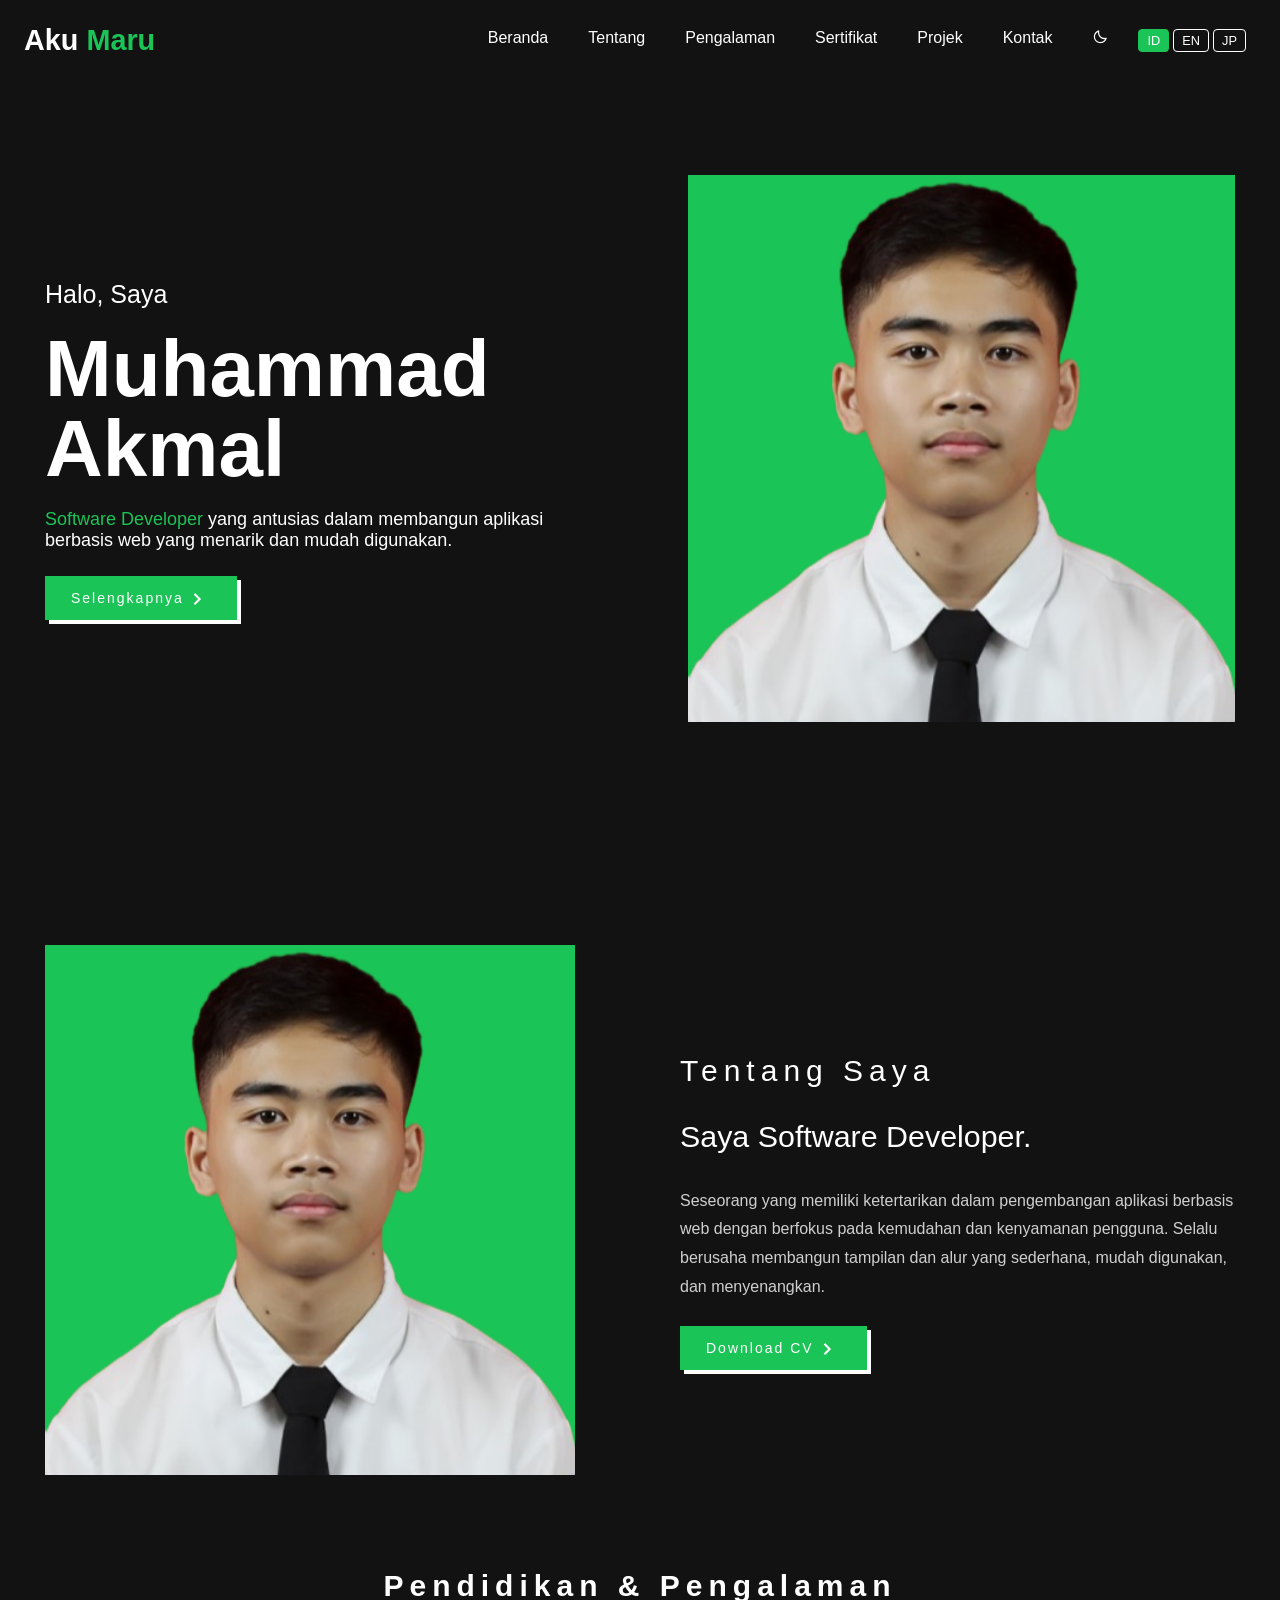
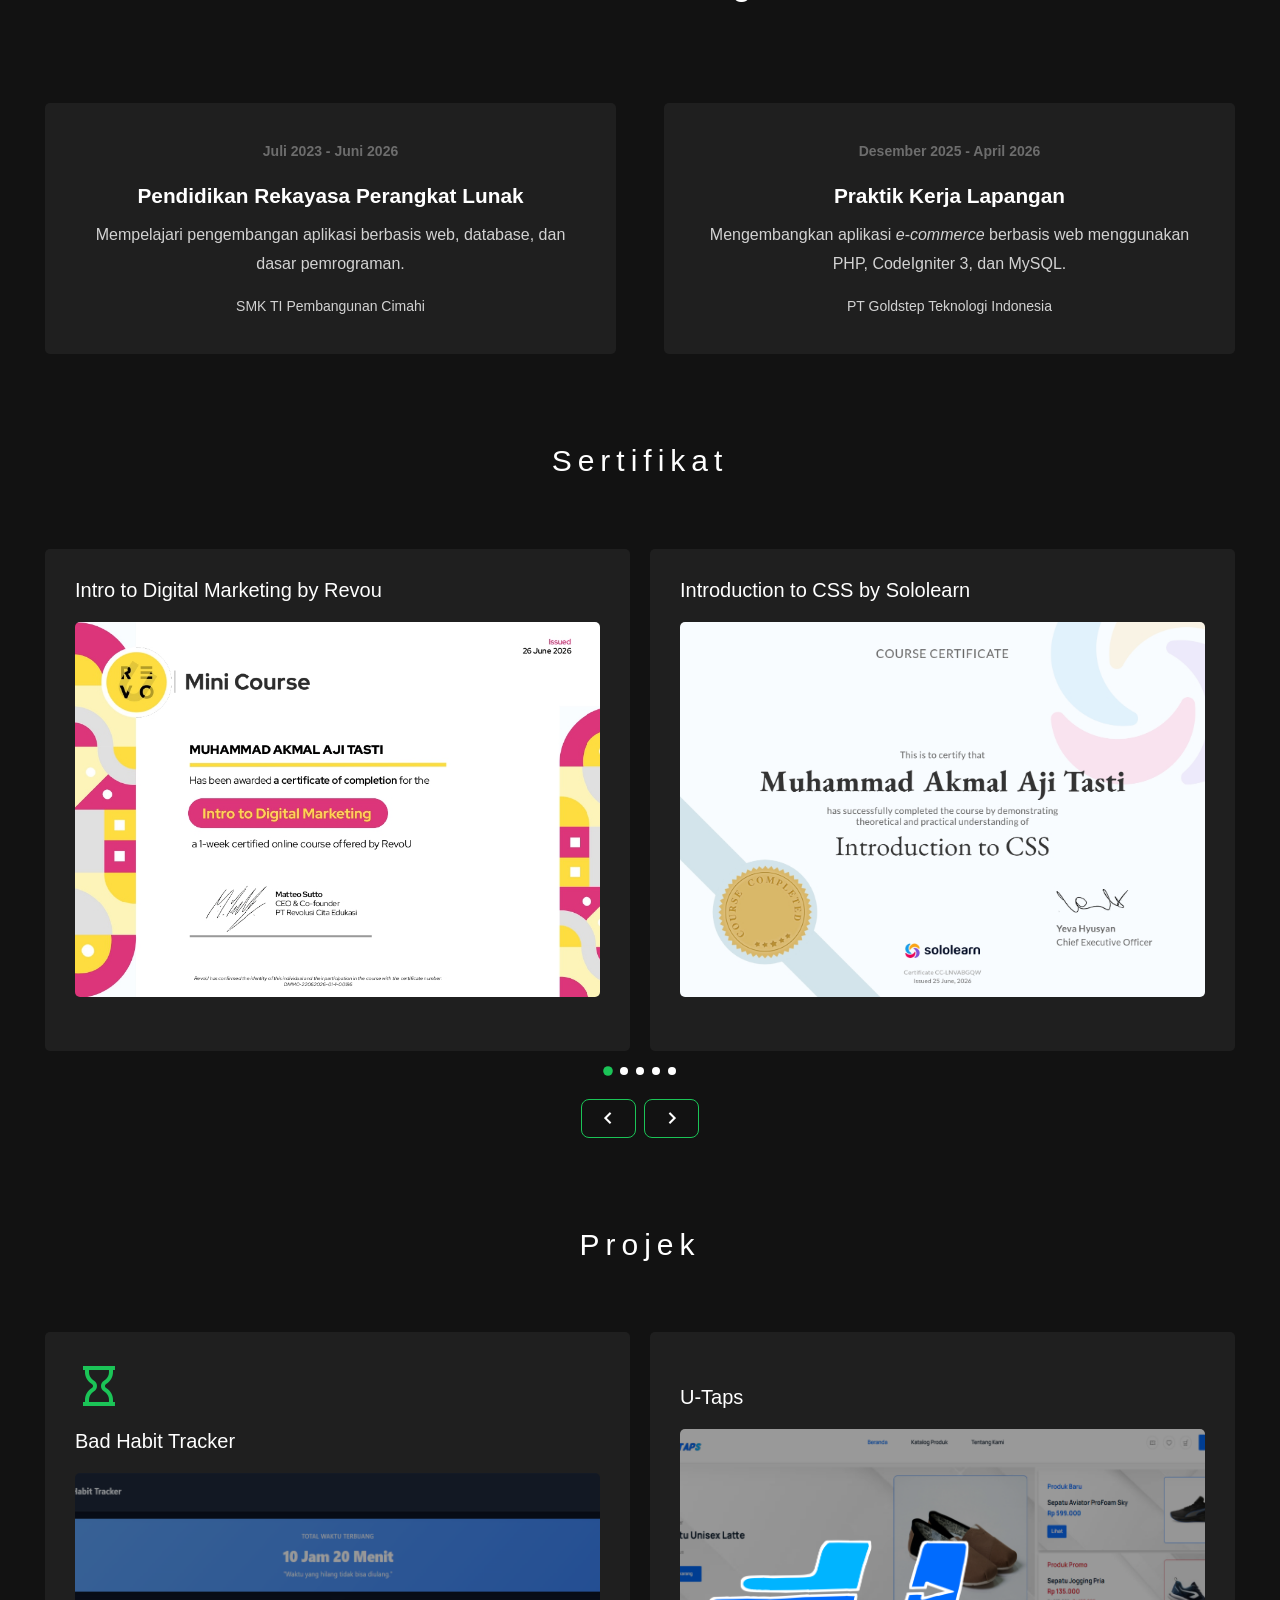
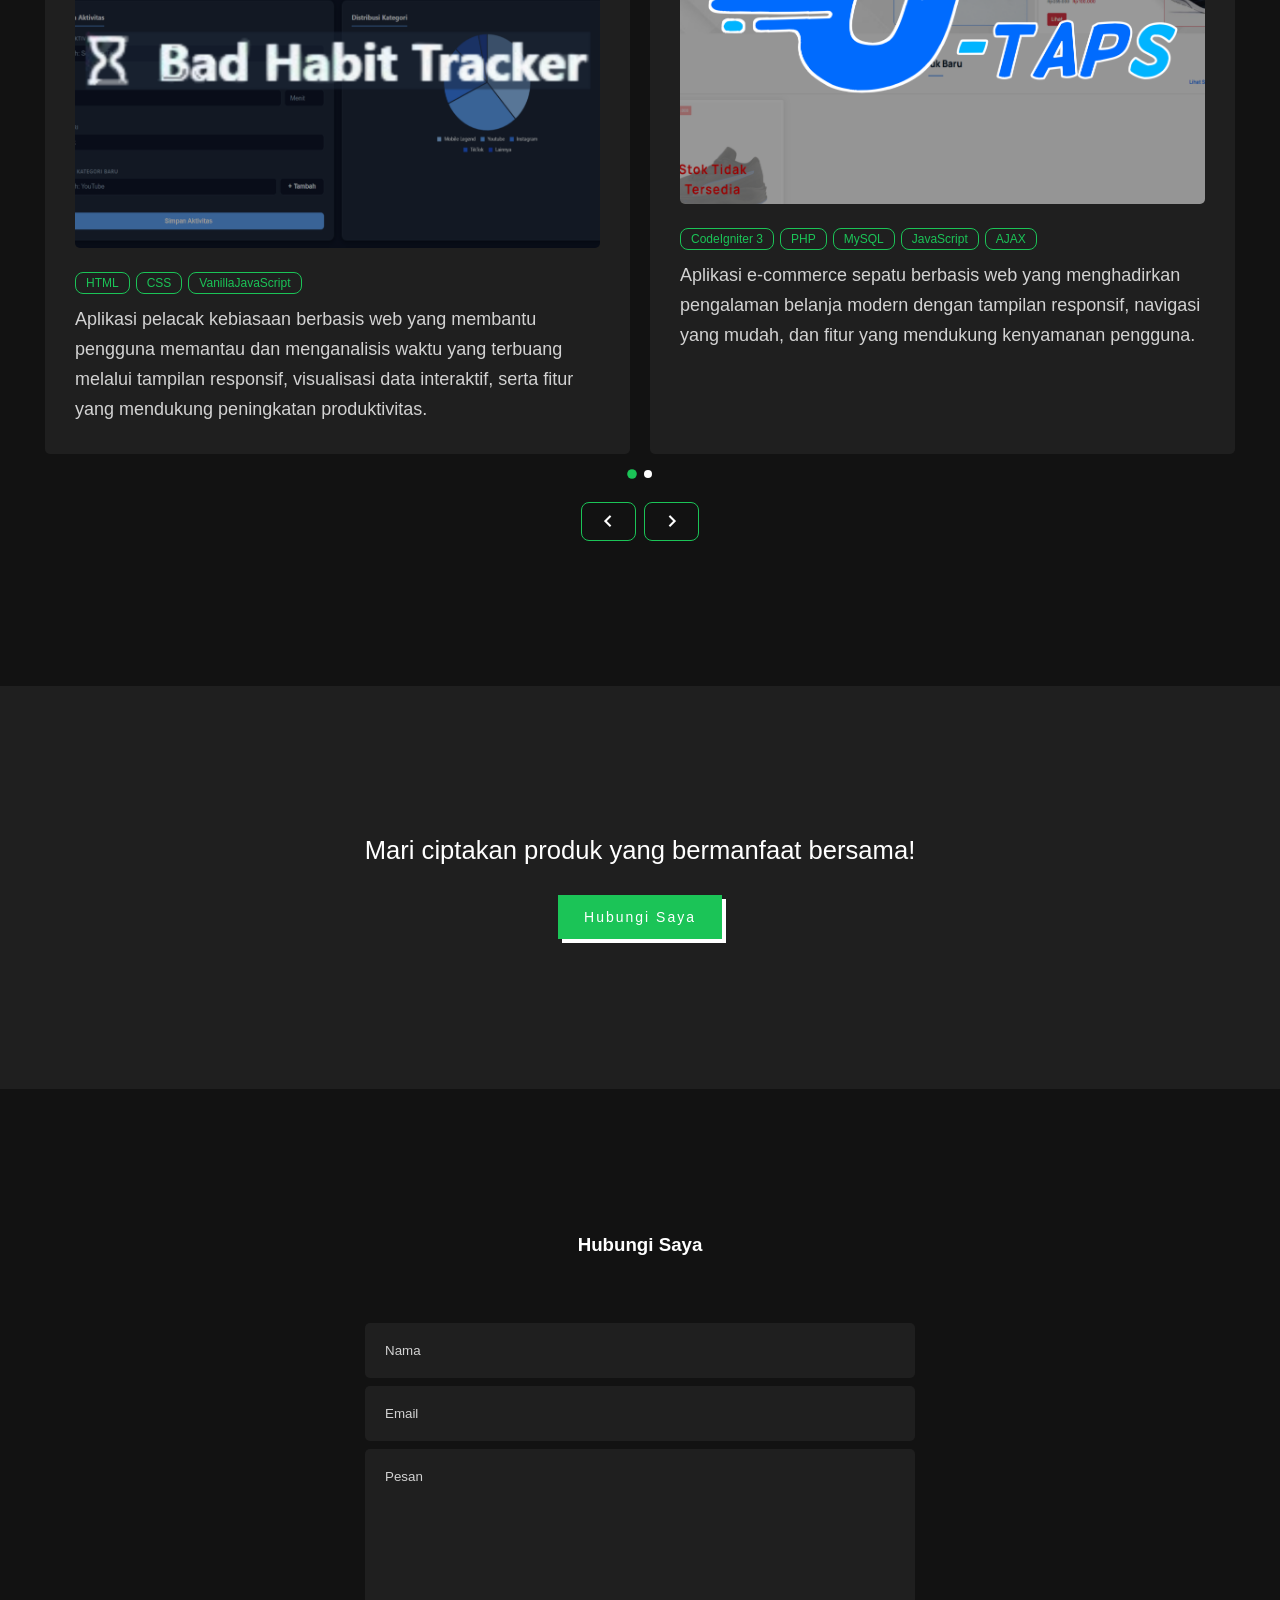
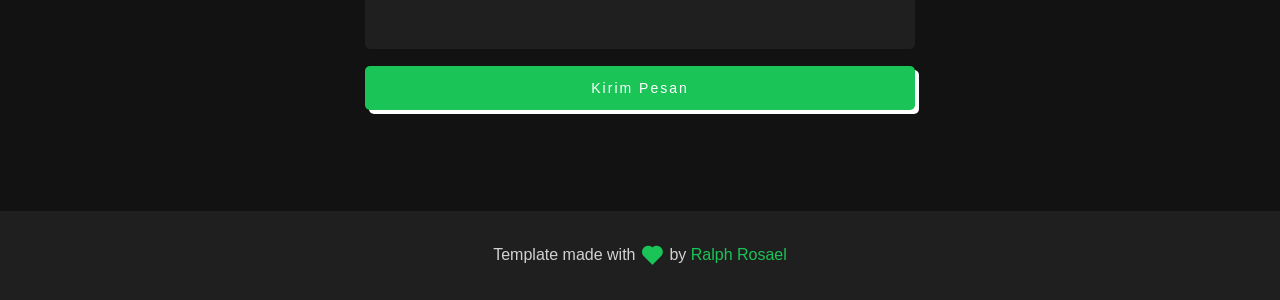
==== index.html @ 91814cf5 "DM Certif" ====
<!doctype html>
<html lang="en">
  <head>
    <meta charset="UTF-8" />
    <meta name="viewport" content="width=device-width, initial-scale=1.0" />
    <meta property="og:title" content="OSSPH Freefolio - Anime Template" />
    <meta
      property="og:description"
      content="100% FREE Professional Portfolio Templates - Anime Template"
    />
    <meta property="og:type" content="website" />
    <meta property="og:url" content="https://freefolio.web.app/anime" />
    <meta
      property="og:image"
      content="https://i.postimg.cc/HnWKRnDB/anime.png"
    />
    <meta property="og:image:type" content="image/png" />
    <meta property="og:image:width" content="1200" />
    <meta property="og:image:height" content="630" />
    <meta name="twitter:card" content="summary_large_image" />
    <meta name="twitter:image:alt" content="OSSPH Freefolio" />
    <meta name="twitter:title" content="OSSPH Freefolio - Anime Template" />
    <meta
      name="twitter:description"
      content="100% FREE Professional Portfolio Templates - Anime Template"
    />

    <!-- Icon -->
    <link
      type="image/png"
      sizes="16x16"
      rel="icon"
      href="assets/terminal.png"
    />
    <!-- External CSS Link -->
    <link rel="stylesheet" type="text/css" href="assets/styles.css" />

    <!-- Boxicons Script -->
    <link
      rel="stylesheet"
      href="https://unpkg.com/boxicons@2.1.4/css/boxicons.min.css"
    />

    <!-- Google Fonts Link -->
    <link rel="preconnect" href="https://fonts.googleapis.com" />
    <link rel="preconnect" href="https://fonts.gstatic.com" crossorigin />
    <link
      href="https://cdn.boxicons.com/3.0.8/fonts/basic/boxicons.min.css"
      rel="stylesheet"
    />
    <link
      href="https://cdn.boxicons.com/3.0.8/fonts/filled/boxicons-filled.min.css"
      rel="stylesheet"
    />

    <title>Portofolio | Muhamad Akmal Aji Tasti</title>
  </head>
  <!-- Modal for Image Slider -->
  <div id="img-modal">
    <button id="modal-close">
      <i class="bx bx-x ikon"></i>
    </button>
    <div id="modal-content">
      <div class="slider-arrows-modal">
        <button id="modal-prev">
          <i class="bx bx-chevron-left ikon"></i>
        </button>
        <img id="modal-img" src="" alt="" />
        <button id="modal-next">
          <i class="bx bx-chevron-right ikon"></i>
        </button>
      </div>
      <div id="modal-info">
        <h3 id="modal-title"></h3>
        <div id="modal-chips"></div>
        <p id="modal-desc"></p>
        <button id="btn-selengkapnya">
          <span data-lgn="modal_selengkapnya">Selengkapnya</span>
          <i class="bx bx-chevron-down"></i>
        </button>
        <div id="modal-detail">
          <div class="modal-detail-section">
            <p class="modal-detail-label" data-lgn="modal_latar_belakang">Latar belakang</p>
            <p id="detail-alasan"></p>
          </div>
          <div class="modal-detail-section">
            <p class="modal-detail-label" data-lgn="modal_tech_stack">Tech stack</p>
            <div id="detail-stack"></div>
          </div>
          <div class="modal-detail-section">
            <p class="modal-detail-label" data-lgn="modal_info_projek">Info proyek</p>
            <div class="modal-meta-row">
              <div class="modal-meta-item">
                <span id="detail-tahun"></span>
                <span data-lgn="modal_tahun">Tahun</span>
              </div>
              <div class="modal-meta-item">
                <span id="detail-durasi"></span>
                <span data-lgn="modal_durasi">Durasi</span>
              </div>
              <div class="modal-meta-item">
                <span id="detail-peran"></span>
                <span data-lgn="modal_peran">Peran</span>
              </div>
            </div>
          </div>
        </div>
      </div>
    </div>
  </div>
  <!-- Modal for Certificate -->
  <div id="cert-modal">
    <button id="cert-modal-close">
      <i class="bx bx-x ikon"></i>
    </button>
    <img id="cert-modal-img" src="" alt="" />
  </div>
  <body>
    <!-- Start of Header -->
    <header>
      <a href="#" class="logo">Aku<span> Maru</span></a>
      <div class="bx bx-menu" id="menu-icon"></div>

      <ul class="navbar">
        <li><a href="#home" data-lgn="nav_home">Beranda</a></li>
        <li><a href="#about" data-lgn="nav_about">Tentang</a></li>
        <li><a href="#resume" data-lgn="nav_resume">Pengalaman</a></li>
        <li><a href="#certificate" data-lgn="nav_certificate">Sertifikat</a></li>
        <li><a href="#projects" data-lgn="nav_projects">Projek</a></li>
        <li><a href="#contact" data-lgn="nav_contact">Kontak</a></li>
        <li>
          <a href="" id="theme-toggle"
            ><i class="bx bx-moon" id="theme-icon"></i
          ></a>
        </li>
        <li class="lang-switcher">
          <button data-lang="id" onclick="setLang('id')">ID</button>
          <button data-lang="en" onclick="setLang('en')">EN</button>
          <button data-lang="ja" onclick="setLang('ja')">JP</button>
        </li>
      </ul>
    </header>
    <!-- End of Header -->

    <!-- Start of Home Section -->
    <section class="home" id="home">
      <div class="home-text">
        <h5 data-lgn="home_greet">Halo, Saya</h5>
        <h1 data-lgn="home_name">Muhammad Akmal</h1>
        <h6 data-lgn="home_desc">
          <span>Software Developer</span> yang antusias dalam membangun aplikasi
          berbasis web yang menarik dan mudah digunakan.
        </h6>
        <a href="#about" class="btn" data-lgn="home_more"
          >Selengkapnya<i class="bx bx-chevron-right ikon"></i>
        </a>
      </div>

      <div class="home-img">
        <img src="img/Pasfoto.png" alt="anime" />
      </div>
    </section>
    <!-- End of Home Section -->

    <!-- Start of About Section -->
    <section class="about" id="about">
      <div class="about-img">
        <img src="img/Pasfoto.png" alt="anime" />
      </div>

      <div class="about-text">
        <h3 data-lgn="about_title">Tentang Saya</h3>
        <h2 data-lgn="about_subtitle">Saya Software Developer.</h2>
        <p data-lgn="about_description">
          Seseorang yang memiliki ketertarikan dalam pengembangan aplikasi
          berbasis web dengan berfokus pada kemudahan dan kenyamanan pengguna.
          Selalu berusaha membangun tampilan dan alur yang sederhana, mudah
          dipahami, serta nyaman digunakan oleh pengguna.
        </p>

        <div class="main-btn">
          <a
            href="#"
            class="btn"
            target="_blank"
            id="cv-download"
            data-lgn="about_cv"
          >
            Download CV<i class="bx bx-chevron-right ikon"></i>
          </a>
        </div>
      </div>
    </section>
    <!-- End of About Section -->

    <!-- Start of Resume Section -->
    <section class="resume" id="resume">
      <div class="center">
        <h3 data-lgn="resume_title">Pendidikan & Pengalaman</h3>
      </div>

      <div class="resume-content">
        <!-- Education 01 -->
        <div class="box">
          <h6 data-lgn="resume_education_date">Juli 2023 - Juni 2026</h6>
          <h4 data-lgn="resume_education_title">
            Pendidikan Rekayasa Perangkat Lunak
          </h4>
          <p data-lgn="resume_education_description">
            Mempelajari pengembangan aplikasi berbasis web, database, dan dasar
            pemrograman.
          </p>
          <h5 data-lgn="resume_education_institution">
            SMK TI Pembangunan Cimahi
          </h5>
        </div>
        <!-- End of Education -->

        <!-- Experience 01 -->
        <div class="box">
          <h6 data-lgn="resume_experience_date">Desember 2025 - April 2026</h6>
          <h4 data-lgn="resume_experience_title">Praktik Kerja Lapangan</h4>
          <p data-lgn="resume_experience_description">
            Mengembangkan aplikasi <i>e-commerce</i> berbasis web menggunakan
            PHP, CodeIgniter 3, dan MySQL.
          </p>
          <h5 data-lgn="resume_experience_institution">
            PT Goldstep Teknologi Indonesia
          </h5>
        </div>
        <!-- End of Experience -->
      </div>
    </section>
    <!-- End of Resume Section -->

    <!-- Start of Certificate Section -->
    <section class="certificate" id="certificate">
      <div class="center">
        <h3 data-lgn="certificate_title">Sertifikat</h3>
      </div>

      <div class="slider-wrapper">
        <div class="service-content" id="track-sertifikat">
          <!-- Intro to Digital Marketing Certificate -->
          <div class="row sertifikat-row">
            <h3>Intro to Digital Marketing by Revou</h3>
            <img
              src="img/sertifikat/DMMC_akmalajitastigmail.com_DMMC-22062026-01-1-00186_page-0001.jpg"
              alt="Intro to Digital Marketing"
            />
          </div>

          <!-- Introduction to CSS Certificate -->
          <div class="row sertifikat-row">
            <h3>Introduction to CSS by Sololearn</h3>
            <img
              src="img/sertifikat/Introduction to CSS_certificate.jpg"
              alt="Introduction to CSS"
            />
          </div>

          <!-- Intro to Data Analytics Certificate -->
          <div class="row sertifikat-row">
            <h3>Intro to Data Analytics by Revou</h3>
            <img
              src="img/sertifikat/DAMC_akmalajitastigmail.com_DAMC-150626-01-1-00421_page-0001.jpg"
              alt="Intro to Data Analytics"
            />
          </div>

          <!-- Intro to Software Engineering Certificate -->
          <div class="row sertifikat-row">
            <h3>Intro to Software Engineering by Revou</h3>
            <img
              src="img/sertifikat/CCSE_akmalajitastigmail.com_CCSE-080626-01-1-00092_page-0001.jpg"
              alt="Intro to Software Engineering"
            />
          </div>

          <!-- Introduction to C++ Certificate -->
          <div class="row sertifikat-row">
            <h3>Introduction to C++ by Sololearn</h3>
            <img
              src="img/sertifikat/Introduction to C++_certificate.jpg"
              alt="Introduction to C++ Certificate"
            />
          </div>
          
          <!-- Introduction to JavaScript Certificate -->
          <div class="row sertifikat-row">
            <h3>Introduction to JavaScript by Sololearn</h3>
            <img
              src="img/sertifikat/Introduction to JavaScript_certificate.jpg"
              alt="Introduction to JavaScript Certificate"
            />
          </div>
          
          <!-- Introduction to C# Certificate -->
          <div class="row sertifikat-row">
            <h3>Introduction to C# by Sololearn</h3>
            <img
              src="img/sertifikat/Introduction to C%23_certificate.jpg"
              alt="Introduction to C# Certificate"
            />
          </div>

          <!-- Introduction to Python Certificate -->
          <div class="row sertifikat-row">
            <h3>Introduction to Python by Sololearn</h3>
            <img
              src="img/sertifikat/Introduction to Python_certificate.jpg"
              alt="Introduction to Python Certificate"
            />
          </div>
          
          <!-- Introduction to Java Certificate -->
          <div class="row sertifikat-row">
            <h3>Introduction to Java Certificate by Sololearn</h3>
            <img
              src="img/sertifikat/Introduction to Java_certificate.jpg"
              alt="Introduction to Java Certificate"
            />
          </div>
      </div>

      <div class="slider-dots" id="dots-sertifikat"></div>

      <div class="slider-arrows">
        <button id="btn-prev-sertifikat"><i class="bx bx-chevron-left ikon"></i></button>
        <button id="btn-next-sertifikat"><i class="bx bx-chevron-right ikon"></i></button>
      </div>
    </section>
    <!-- End of Certificate Section -->

    <!-- Start of Projects Section -->
    <section class="projects" id="projects">
      <div class="center">
        <h3 data-lgn="projects_title">Projek</h3>
      </div>

      <div class="slider-wrapper">
        <div class="service-content" id="track-projek">
          <!-- Bad Habit Tracker -->
          <div class="row"
          data-images='["img/projek/Bad Habit Tracker/Bad_habit.png", "img/projek/Bad Habit Tracker/Bad_habit_insert.png", "img/projek/Bad Habit Tracker/Bad_habit_category.png", "img/projek/Bad Habit Tracker/Bad_habit_history.png"]'
          data-chips='["HTML", "CSS", "VanillaJavaScript"]'
          data-stack='{
                        "Frontend":["HTML","CSS","Vanilla JavaScript"],
                        "Backend":["None"],
                        "Storage":["Local Storage"],
                        "Tools": ["Git", "GitHub"]
                      }'
          data-tahun="2026"
          data-durasi-lgn="projects_bad_habit_durasi"
          data-peran-lgn="projects_bad_habit_peran"
          data-alasan-lgn="projects_bad_habit_alasan"
          >
            <i class="bx bx-hourglass"></i>
            <h3>Bad Habit Tracker</h3>
            <img
              src="img/projek/Bad Habit Tracker/Bad_habit.png"
              alt="Bad Habit Tracker"
            />
            <div class="row-chips"></div>
            <p data-lgn="projects_bad_habit_desc">
              Aplikasi pelacak kebiasaan berbasis web yang membantu pengguna
              memantau dan menganalisis waktu yang terbuang melalui tampilan
              responsif, visualisasi data interaktif, serta fitur yang mendukung
              peningkatan produktivitas.
            </p>
          </div>

          <!-- U-Taps -->
          <div class="row"
          data-images='["img/projek/Utaps/Utaps.png", "img/projek/Utaps/Utaps_beranda.png", "img/projek/Utaps/Utaps_login.png", "img/projek/Utaps/Utaps_regis.png",
              "img/projek/Utaps/Utaps_katalog.png", "img/projek/Utaps/Utaps_detail.png", "img/projek/Utaps/Utaps_about.png",
              "img/projek/Utaps/Utaps_promo.png","img/projek/Utaps/Utaps_wishlist.png","img/projek/Utaps/Utaps_keranjang.png"]'
          data-chips='["CodeIgniter 3", "PHP", "MySQL", "JavaScript", "AJAX"]'
          data-stack='{
                        "Frontend":["HTML","Bootstrap","JavaScript","AJAX"],
                        "Backend":["PHP","CodeIgniter 3"],
                        "Database":["MySQL"],
                        "Security":["Google reCAPTCHA","CSRF Protection"],
                        "Tools":["Git","GitHub"]
                      }'
          data-tahun="2025-2026"
          data-durasi-lgn="projects_utaps_durasi"
          data-peran-lgn="projects_utaps_peran"
          data-alasan-lgn="projects_utaps_alasan"
          >
            <i class="bx bx-sneaker"></i>
            <h3>U-Taps</h3>
            <img
              src="img/projek/Utaps/Utaps.png"
              alt="U-Taps"
            />
            <div class="row-chips"></div>
            <p data-lgn="projects_utaps_desc">
              Aplikasi e-commerce sepatu berbasis web yang menghadirkan
              pengalaman belanja modern dengan tampilan responsif, navigasi yang
              mudah, dan fitur yang mendukung kenyamanan pengguna.
            </p>
          </div>

          <!-- Lelangku -->
          <div class="row"
          data-images='["img/projek/Lelangku/Lelangku.png", "img/projek/Lelangku/Lelangku_dashboard_masyarakat.png", "img/projek/Lelangku/Lelangku_login_masyarakat.png", "img/projek/Lelangku/Lelangku_register_masyarakat.png",
            "img/projek/Lelangku/Lelangku_transaksi_masyarakat.png", "img/projek/Lelangku/Lelangku_detail_barang.png", "img/projek/Lelangku/Lelangku_history_masyarakat.png", 
            "img/projek/Lelangku/Lelangku_detail_history.png", "img/projek/Lelangku/Lelangku_about.png", "img/projek/Lelangku/Lelangku_profil.png", "img/projek/Lelangku/Lelangku_login_petugas.png", 
            "img/projek/Lelangku/Lelangku_dashboard_petugas.png", "img/projek/Lelangku/Lelangku_data_petugas.png", "img/projek/Lelangku/Lelangku_insert_petugas.png", "img/projek/Lelangku/Lelangku_update_petugas.png", 
            "img/projek/Lelangku/Lelangku_data_masyarakat.png", "img/projek/Lelangku/Lelangku_data_barang.png", "img/projek/Lelangku/Lelangku_laporan_admin.png", "img/projek/Lelangku/Lelangku_transaksi_petugas.png", 
            "img/projek/Lelangku/Lelangku_history_petugas.png", "img/projek/Lelangku/Lelangku_laporan_petugas.png"]'
          data-chips='["Laravel", "PHP", "MySQL", "JavaScript", "Bootstrap"]'
          data-stack='{
                      "Frontend":["HTML","Bootstrap","JavaScript"],
                      "Backend":["PHP","Laravel"],
                      "Database":["MySQL"],
                      "Tools":["Composer","Git","GitHub"]
                    }'
          data-tahun="2025"
          data-durasi-lgn="projects_lelangku_durasi"
          data-peran-lgn="projects_lelangku_peran"
          data-alasan-lgn="projects_lelangku_alasan"
          >
            <i class="bx bx-gavel"></i>
            <h3>Lelangku</h3>
            <img
              src="img/projek/Lelangku/Lelangku.png"
              alt="Lelangku"
            />
            <div class="row-chips"></div>
            <p data-lgn="projects_lelangku_desc">
              Aplikasi lelang berbasis web dengan tampilan sederhana dan
              interaktif untuk memudahkan pengguna dalam melakukan penawaran
              barang yang sedang di lelang.
            </p>
          </div>

          <!-- Pembayaran SPP -->
          <div class="row"
          data-images='["img/projek/SPP RA Darul Ikhlas/SPP.png", "img/projek/SPP RA Darul Ikhlas/SPP_dashboard_op.png", "img/projek/SPP RA Darul Ikhlas/SPP_login.png", "img/projek/SPP RA Darul Ikhlas/SPP_data_spp_siswa.png", "img/projek/SPP RA Darul Ikhlas/SPP_transaksi_spp.png",
              "img/projek/SPP RA Darul Ikhlas/SPP_history_transaksi.png", "img/projek/SPP RA Darul Ikhlas/SPP_data_spp_perbulan.png", "img/projek/SPP RA Darul Ikhlas/SPP_data_spp_bulan_tertentu.png", "img/projek/SPP RA Darul Ikhlas/SPP_dashboard_ks.png",
              "img/projek/SPP RA Darul Ikhlas/SPP_update_data_diri.png", "img/projek/SPP RA Darul Ikhlas/SPP_harga_spp.png", "img/projek/SPP RA Darul Ikhlas/SPP_data_user.png", "img/projek/SPP RA Darul Ikhlas/SPP_insert_user.png",
              "img/projek/SPP RA Darul Ikhlas/SPP_update_user.png"]'
          data-chips='["Laravel", "PHP", "MySQL", "JavaScript", "Bootstrap"]'
          data-stack='{
                        "Frontend":["Blade","Bootstrap","Tailwind CSS","JavaScript"],
                        "Backend":["PHP","Laravel"],
                        "Database":["MySQL"]
                      }'
          data-tahun="2025"
          data-durasi-lgn="projects_spp_durasi"
          data-peran-lgn="projects_spp_peran"
          data-alasan-lgn="projects_spp_alasan"
          >
            <i class="bx bx-credit-card"></i>
            <h3>Pembayaran SPP</h3>
            <img
              src="img/projek/SPP RA Darul Ikhlas/SPP.png"
              alt="Pembayaran SPP"
            />
            <div class="row-chips"></div>
            <p data-lgn="projects_spp_desc">
              Aplikasi pembayaran SPP berbasis web untuk membantu proses
              pencatatan dan pengelolaan pembayaran siswa pada lembaga
              pendidikan RA Darul Ikhlas secara lebih efisien.
            </p>
          </div>
        </div>
      </div>

      <div class="slider-dots" id="dots-projek"></div>

      <div class="slider-arrows">
        <button id="btn-prev-projek"><i class="bx bx-chevron-left ikon"></i></button>
        <button id="btn-next-projek"><i class="bx bx-chevron-right ikon"></i></button>
      </div>
    </section>
    <!-- End of Projects Section -->

    <!-- CTA Section -->
    <section class="cta">
      <h4 data-lgn="cta_text">Mari ciptakan produk yang bermanfaat bersama!</h4>
      <a href="#contact" class="btn" data-lgn="cta_button">Hubungi Saya</a>
    </section>
    <!-- End of CTA Section -->

    <!-- Start of Contact Section -->
    <section class="contact" id="contact">
      <div class="contact-center">
        <h3 data-lgn="contact_title">Hubungi Saya</h3>
      </div>

      <div class="contact-form">
        <form action="https://api.web3forms.com/submit" method="POST">
          <input type="hidden" name="access_key" value="d5757290-0983-4e33-89ad-43d0948263eb">
          <input type="text" name="name" placeholder="Nama" required data-lgn-place="contact_name">
          <input type="email" name="email" placeholder="Email" required data-lgn-place="contact_email">
          <textarea name="message" id="message" cols="30" rows="10" placeholder="Pesan" required
            data-lgn-place="contact_message"></textarea>
          <input type="submit" value="Kirim Pesan" class="send-btn" data-lgn-value="contact_submit">
        </form>
      </div>
    </section>
    <!-- End of Contact Section -->

    <!-- Start of Footer Section -->
    <div class="footer">
      <p>
        Template made with
        <i class="bx bxs-heart ikon" style="color: #1bc457"></i> by
        <a
          href="https://github.com/coder-ralph"
          target="_blank"
          style="color: #1bc457"
          >Ralph Rosael</a
        >
      </p>
    </div>
    <!-- End of Footer Section -->

    <!-- JS Script Link -->
    <script src="assets/script.js"></script>
  </body>
</html>
---- assets/styles.css ----
* {
  padding: 0;
  margin: 0;
  box-sizing: border-box;
  font-family: "Kosugi Maru", sans-serif; /* anime font */
  text-decoration: none;
  list-style: none;
  scroll-behavior: smooth;
  scroll-padding-top: 2rem;
}

:root {
  --bg-color: #121212;
  --main-color: #1bc457;
  --2nd-main-color: #ffffffcc;
  --text-color: #fff;
  --card-color: #1f1f1f;
  --border-color: #1bc457;
  --big-font: 5rem;
  --h2-font: 1.9rem;
  --p-font: 1rem;
}

body.light-mode {
  --bg-color: #ebf3ed;
  --2nd-main-color: #000000cc;
  --text-color: #121212;
  --card-color: #f4fff7;
}

body {
  background-color: var(--bg-color);
  color: var(--text-color);
}

/* Header */
header {
  position: fixed;
  top: 0;
  width: 100%;
  right: 0;
  z-index: 1000;
  display: flex;
  align-items: center;
  justify-content: space-between;
  background: var(--bg-color);
  padding: 24px;
  transition: 0.3s;
}

/* Navbar */
.logo {
  color: var(--text-color);
  font-size: 1.8rem;
  font-weight: 600;
}

span {
  color: var(--main-color);
}

.navbar {
  display: flex;
}

.navbar a {
  color: var(--text-color);
  font-size: 1rem;
  font-weight: 500;
  padding: 10px 20px;
}

.navbar a:hover {
  color: var(--main-color);
  border-bottom: 2px solid var(--main-color);
  transition: 0.3s;
}

body.thanks-page {
  background-color: var(--bg-color);
  color: var(--text-color);
  min-height: 100vh;
  display: flex;
  align-items: center;
  justify-content: center;
  padding: 2rem;
}

.card {
  background-color: var(--card-color);
  border: 1px solid var(--border-color);
  border-radius: 20px;
  max-width: 480px;
  width: 100%;
  padding: 3rem 2.2rem;
  text-align: center;
}

.card h1 {
  font-size: var(--h2-font);
  margin-bottom: 1rem;
}

.card h1 .accent {
  color: var(--main-color);
}

.icon {
  width: 70px;
  height: 70px;
  margin: 0 auto 1.5rem;
  border-radius: 50%;
  border: 2px solid var(--border-color);
  display: flex;
  align-items: center;
  justify-content: center;
}

.icon svg {
  width: 32px;
  height: 32px;
  stroke: var(--main-color);
  stroke-width: 3;
  fill: none;
  stroke-linecap: round;
  stroke-linejoin: round;
}

.card p {
  font-size: var(--p-font);
  color: var(--2nd-main-color);
  line-height: 1.6;
  margin-bottom: 1.8rem;
}

.footnote {
  margin-top: 1.8rem;
  font-size: 0.85rem;
  color: var(--2nd-main-color);
}

#menu-icon {
  font-size: 28px;
  z-index: 10001;
  cursor: pointer;
  display: none;
}

.ikon {
  color: var(--text-color);
  font-size: clamp(20px, 4vw, 25px);
  vertical-align: middle;
}

.lang-switcher {
  display: flex;
  align-items: center;
  gap: 4px;
  padding: 0 10px;
}

.lang-switcher button {
  background: none;
  border: 1px solid var(--text-color);
  color: var(--text-color);
  padding: 3px 8px;
  border-radius: 4px;
  cursor: pointer;
  font-size: 0.8rem;
  transition: 0.2s;
}

.lang-switcher button.active,
.lang-switcher button:hover {
  background: var(--main-color);
  border-color: var(--main-color);
  color: #fff;
}

/* Home Section */
section {
  padding: 45px;
}

.home {
  display: grid;
  grid-template-columns: repeat(2, 1fr);
  grid-gap: 6rem;
  align-items: center;
  position: relative;
  height: 100vh;
  width: 100%;
}

.home-img img {
  width: 580px;
  max-width: 100%;
  height: auto;
}

.home-text h5 {
  color: var(--text-color);
  font-size: 25px;
  font-weight: 500;
  margin: 0 0 20px;
}

.home-text h1 {
  color: var(--text-color);
  font-size: var(--big-font);
  font-weight: 700;
  margin: 0 0 20px;
  line-height: 1;
}

.home-text h6 {
  color: var(--text-color);
  font-size: 18px;
  font-weight: 500;
  margin-bottom: 25px;
}

.btn {
  background: var(--main-color);
  color: var(--text-color);
  box-shadow: 4px 4px var(--text-color);
  display: inline-block;
  padding: 0 25px;
  line-height: 42px;
  border: 1px solid transparent;
  font-size: 14px;
  font-weight: 400;
  letter-spacing: 2px;
  transition: ease all 0.35s;
}

.btn:hover {
  background: var(--text-color);
  color: var(--main-color);
  box-shadow: 4px 4px var(--main-color);
}

/* About Section */
.about {
  display: grid;
  grid-template-columns: repeat(2, 2fr);
  grid-gap: 5rem;
  align-items: center;
}

.about-img img {
  width: 530px;
  max-width: 100%;
  height: auto;
}

.about-text h3 {
  color: var(--text-color);
  font-size: 30px;
  font-weight: 300;
  margin: 0 0 30px;
  letter-spacing: 6px;
}

.about-text h2 {
  font-size: var(--h2-font);
  font-weight: 500;
  line-height: 1.2;
  margin-bottom: 0.5rem;
  max-width: 470;
  margin-bottom: 2rem;
}

.about-text p {
  color: var(--2nd-main-color);
  font-size: var(--p-font);
  font-weight: 300;
  line-height: 1.8rem;
  margin-bottom: 1.5rem;
  max-width: 570px;
}

.main-btn .btn {
  margin-right: 20px;
}

.slider-wrapper {
  overflow: hidden;
  width: 100%;
  padding: 0;
}

.slider-dots {
  display: flex;
  justify-content: center;
  gap: 8px;
  margin-top: 1rem;
}

.dot {
  width: 8px;
  height: 8px;
  border-radius: 50%;
  background: var(--text-color);
  cursor: pointer;
  transition:
    background 0.2s,
    transform 0.2s;
}

.dot.active {
  background: var(--main-color);
  transform: scale(1.2);
}

.slider-arrows {
  display: flex;
  justify-content: center;
  gap: 8px;
  position: relative;
  z-index: 999;
  margin-top: 1.5rem;
}

.slider-arrows button {
  background: none;
  border: 1px solid var(--main-color);
  color: var(--text-color);
  border-radius: 8px;
  padding: 6px 14px;
  cursor: pointer;
  font-size: 16px;
  position: relative;
  z-index: 999;
  pointer-events: all;
}

.slider-arrows button:hover {
  background: var(--main-color);
}

.slider-arrows-modal {
  display: flex;
  align-items: center;
  justify-content: center;
  position: relative;
  width: 100%;
}

.slider-arrows-modal button {
  background: none;
  border: 1px solid var(--main-color);
  color: #fff;
  border-radius: 8px;
  padding: 6px 14px;
  cursor: pointer;
  font-size: 16px;
  position: absolute;
  z-index: 999;
}

.slider-arrows-modal button:hover {
  background: var(--main-color);
}

.modal-btn-group {
  display: none;
}

#modal-prev {
  left: 16px;
}

#modal-next {
  right: 16px;
}
#modal-close {
  position: fixed;
  top: 16px;
  right: 16px;
  background: none;
  border: 1px solid var(--main-color);
  color: #fff;
  border-radius: 8px;
  padding: 4px 10px;
  cursor: pointer;
  font-size: 22px;
  z-index: 10000;
  line-height: 1;
}
#modal-close:hover {
  background: var(--main-color);
}
#modal-info {
  overflow-y: unset;
  background: var(--card-color);
  padding: 16px 20px;
  border-radius: 0 0 8px 8px;
}
#modal-title {
  font-size: 1.2rem;
  color: var(--text-color);
  margin-bottom: 10px;
}
#modal-chips {
  display: flex;
  flex-wrap: wrap;
  gap: 6px;
  margin-bottom: 12px;
}
#modal-chips .chip,
.row-chips .chip {
  font-size: 0.75rem;
  padding: 3px 10px;
  border-radius: 8px;
  border: 1px solid var(--border-color);
  color: var(--main-color);
  background: none;
}
#btn-selengkapnya {
  width: 100%;
  padding: 8px;
  background: none;
  border: 1px solid var(--border-color);
  border-radius: 8px;
  color: var(--text-color);
  font-size: var(--p-font);
  cursor: pointer;
  display: flex;
  align-items: center;
  justify-content: center;
  gap: 6px;
  transition: background 0.2s;
}
#btn-selengkapnya:hover {
  background: var(--main-color);
}
#btn-selengkapnya span,
#btn-selengkapnya i {
  color: inherit;
}
#btn-selengkapnya i {
  transition: transform 0.3s;
}
#btn-selengkapnya.expanded i {
  transform: rotate(180deg);
}
#modal-detail {
  overflow: hidden;
  max-height: 0;
  opacity: 0;
  transition:
    max-height 0.4s ease,
    opacity 0.3s ease;
}
#modal-detail.expanded {
  max-height: 600px;
  opacity: 1;
}
.modal-detail-section {
  border-top: 1px solid var(--border-color);
  margin-top: 14px;
  padding-top: 14px;
}
.modal-detail-label {
  font-size: 0.75rem;
  color: var(--main-color);
  text-transform: uppercase;
  letter-spacing: 0.08em;
  margin-bottom: 6px;
}
.modal-detail-section p:not(.modal-detail-label) {
  font-size: var(--p-font);
  color: var(--2nd-main-color);
  line-height: 1.7;
}
#detail-stack .stack-group {
  margin-bottom: 8px;
}
#detail-stack .stack-group-label {
  font-size: 0.7rem;
  color: var(--2nd-main-color);
  margin-bottom: 4px;
}
#detail-stack .stack-chips {
  display: flex;
  flex-wrap: wrap;
  gap: 5px;
}
#detail-stack .stack-chip {
  font-size: 0.75rem;
  padding: 3px 10px;
  border-radius: 8px;
  border: 1px solid var(--border-color);
  color: var(--main-color);
  background: none;
}
.modal-meta-row {
  display: flex;
  gap: 20px;
  flex-wrap: wrap;
}
.modal-meta-item {
  display: flex;
  flex-direction: column;
  gap: 3px;
}
.modal-meta-item span:first-child {
  font-size: var(--p-font);
  color: var(--text-color);
  font-weight: 500;
}
.modal-meta-item span:last-child {
  font-size: 0.75rem;
  color: var(--main-color);
}
/* Services Section */
.center {
  text-align: center;
}

.center h3 {
  color: var(--text-color);
  font-size: 30px;
  font-weight: 300;
  letter-spacing: 6px;
}

.service-content {
  display: flex !important;
  flex-wrap: nowrap !important;
  gap: 20px;
  transition: transform 0.4s cubic-bezier(0.4, 0, 0.2, 1);
  margin-top: 4.4rem;
}

.service-content .row {
  flex: 0 0 calc(50% - 10px) !important;
  min-width: 0;
}

.row {
  background: var(--card-color);
  padding: 30px 30px;
  border-radius: 5px;
  cursor: pointer;
  transition: all 0.4s;
}

.row i {
  color: var(--main-color);
  font-size: 3rem;
  margin-bottom: 20px;
}

.row h3 {
  font-size: 1.25rem;
  font-weight: 500;
  margin-bottom: 20px;
  color: var(--text-color);
}

.row img {
  width: 100%;
  height: 375px;
  object-fit: cover;
  border-radius: 5px;
  margin-bottom: 20px;
  cursor: pointer;
}
.row-chips {
  display: flex;
  flex-wrap: wrap;
  gap: 6px;
  margin-bottom: 10px;
}

#img-modal {
  display: none;
  position: fixed;
  top: 0;
  left: 0;
  width: 100%;
  height: 100%;
  background: rgba(0, 0, 0, 0.8);
  z-index: 9999;
  align-items: center;
  justify-content: center;
  cursor: zoom-out;
}

#modal-content {
  position: relative;
  display: flex;
  flex-direction: column;
  max-width: 100vw;
  max-height: 100vh;
  overflow-y: auto;
  border-radius: 8px;
  background: var(--card-color);
}

#modal-img {
  width: 100%;
  max-height: 80vh;
  height: auto;
  object-fit: contain;
  background: var(--bg-color);
  border-radius: 8px 8px 0 0;
  display: block;
}

#modal-desc {
  font-size: var(--p-font);
  color: var(--2nd-main-color);
  line-height: 1.7;
  margin-bottom: 12px;
}

.row p {
  font-size: 18px;
  color: var(--2nd-main-color);
  line-height: 30px;
}

.row:hover {
  transform: translateY(-15px);
}

#cert-modal {
  display: none;
  position: fixed;
  top: 0;
  left: 0;
  width: 100%;
  height: 100%;
  background: rgba(0, 0, 0, 0.8);
  z-index: 9999;
  align-items: center;
  justify-content: center;
  cursor: zoom-out;
}

#cert-modal-img {
  max-width: 90vw;
  max-height: 90vh;
  border-radius: 8px;
  display: block;
}

#cert-modal-close {
  position: fixed;
  top: 16px;
  right: 16px;
  background: none;
  border: 1px solid var(--main-color);
  color: #fff;
  border-radius: 8px;
  padding: 4px 10px;
  cursor: pointer;
  font-size: 22px;
  z-index: 10000;
  line-height: 1;
}

#cert-modal-close:hover {
  background: var(--main-color);
}

/* CTA Section */
.cta {
  background: var(--card-color);
  width: 100%;
  padding: 150px 0;
  text-align: center;
  margin: 100px auto;
}

.cta h4 {
  color: var(--text-color);
  font-size: 1.6rem;
  font-weight: 300;
  margin-bottom: 30px;
}

/* Resume Section */
.resume {
  text-align: center;
}

.resume h3 {
  color: var(--text-color);
  font-size: 30px;
  font-weight: 580;
  margin: 0 0 30px;
  letter-spacing: 6px;
}

.resume .center {
  display: flex;
  justify-content: center;
}

.resume-content {
  display: grid;
  grid-template-columns: repeat(auto-fit, minmax(450px, auto));
  gap: 3rem;
  margin-top: 4.4rem;
}

.box {
  background: var(--card-color);
  padding: 40px 30px;
  border-radius: 5px;
  cursor: pointer;
  transition: all 0.4s;
  height: 100%;
}

.box h6 {
  color: #6d6d6d;
  font-size: 14px;
  font-weight: 600;
  margin-bottom: 10px;
}

.box h4 {
  color: var(--text-color);
  font-size: 1.3rem;
  font-weight: 700;
  margin-top: 25px;
  margin-bottom: 13px;
}

.box p {
  font-size: var(--p-font);
  font-weight: 300;
  margin-bottom: 1.2rem;
  line-height: 1.8rem;
  color: var(--2nd-main-color);
}

.box h5 {
  font-size: 14px;
  font-weight: 500;
  color: var(--2nd-main-color);
}

.box:hover {
  transform: translate(-15px);
}

/* Contact Section */
.contact {
  text-align: center;
}

.contact-center {
  display: flex;
  justify-content: center;
  align-items: center;
  height: 100%;
}

.contact-form {
  display: flex;
  align-items: center;
  justify-content: center;
  margin-top: 4.2rem;
}

.contact-form form {
  position: relative;
  width: 550px;
}

form input,
form textarea {
  width: 100%;
  padding: 20px;
  outline: none;
  border: none;
  background: var(--card-color);
  color: var(--text-color);
  margin-bottom: 0.5rem;
  border-radius: 5px;
}

form input::placeholder,
form textarea::placeholder {
  color: var(--2nd-main-color);
}

textarea {
  height: 200px;
  resize: none;
}

form .send-btn {
  background: var(--main-color);
  color: var(--text-color);
  box-shadow: 4px 4px var(--text-color);
  display: inline-block;
  padding: 0 25px;
  line-height: 42px;
  border: 1px solid transparent;
  font-size: 14px;
  font-weight: 400;
  letter-spacing: 2px;
  transition: ease all 0.35s;
  margin-top: 5px;
}

form .send-btn:hover {
  background: var(--text-color);
  color: var(--main-color);
  box-shadow: 4px 4px var(--main-color);
}

/* Footer */
.footer {
  text-align: center;
  padding: 30px;
  color: var(--2nd-main-color);
  background: var(--card-color);
  line-height: 1.8rem;
  margin-top: 3rem;
}

/* Media query for mobile devices with screen size up to 768px */
@media (max-width: 768px) {
  header {
    padding: 18px;
  }
  #menu-icon {
    display: block;
  }
  .navbar {
    background: var(--card-color);
    position: absolute;
    top: -500px;
    right: 0;
    left: 0;
    display: flex;
    flex-direction: column;
    text-align: left;
    transition: 0.2s ease;
  }
  .navbar a {
    display: block;
    margin: 10px;
    border-left: 2px solid var(--main-color);
  }
  .navbar.active {
    top: 100%;
  }
  .lang-switcher {
    display: flex;
    align-items: center;
    gap: 4px;
    margin: 10px;
    padding: 10px 20px;
    border-left: 2px solid var(--main-color);
  }

  .lang-switcher button {
    background: none;
    border: 1px solid var(--text-color);
    color: var(--text-color);
    padding: 3px 8px;
    border-radius: 4px;
    cursor: pointer;
    font-size: 1rem;
    font-weight: 500;
    transition: 0.3s;
  }

  .lang-switcher button:hover,
  .lang-switcher button.active {
    background: var(--main-color);
    border-color: var(--main-color);
    color: #fff;
  }
  .home {
    grid-template-columns: 1fr;
    grid-gap: 2rem;
    margin-top: 80px;
    height: auto;
    text-align: center;
    padding: 50px;
  }
  .home-img img {
    width: 100%;
    height: auto;
  }
  .home-text h5 {
    font-size: 20px;
  }
  .home-text h1 {
    font-size: 2.5rem;
  }
  .home-text h6 {
    font-size: 14px;
  }

  .about {
    grid-template-columns: 1fr;
    text-align: center;
    padding: 50px;
  }
  .about-img-container img {
    width: 100%;
  }
  .about-text h3 {
    font-size: 22px;
  }
  .about-text h2 {
    font-size: 1.6rem;
  }
  .about-text p {
    font-size: 0.9rem;
  }
  .resume-content {
    grid-template-columns: repeat(auto-fit, minmax(200px, 1fr));
    grid-gap: 2rem;
    margin-top: 4.4rem;
  }
  .box h4 {
    font-size: 1rem;
  }
  .box p {
    font-size: 0.8rem;
  }
  .box h5 {
    font-size: 12px;
  }
  .contact-form form {
    width: 100%;
  }
  .service-content .row {
    flex: 0 0 100% !important;
  }
  .row img {
    height: 250px;
  }

  #modal-desc {
    font-size: 16px;
  }
  .row {
    padding: 25px 15px;
  }
  .slider-arrows-modal {
    flex-direction: row;
    align-items: center;
    gap: 12px;
  }
  .slider-arrows-modal button {
    position: absolute;
  }
  .slider-arrows-modal #modal-prev,
  .slider-arrows-modal #modal-next {
    position: absolute;
  }
  .slider-arrows-modal {
    flex-direction: column;
  }
  .modal-btn-group {
    display: flex;
    gap: 16px;
    justify-content: center;
  }
  #modal-img {
    order: unset;
    width: 100%;
  }

  #modal-prev {
    order: unset;
    position: static;
  }

  #modal-next {
    order: unset;
    position: static;
  }
}
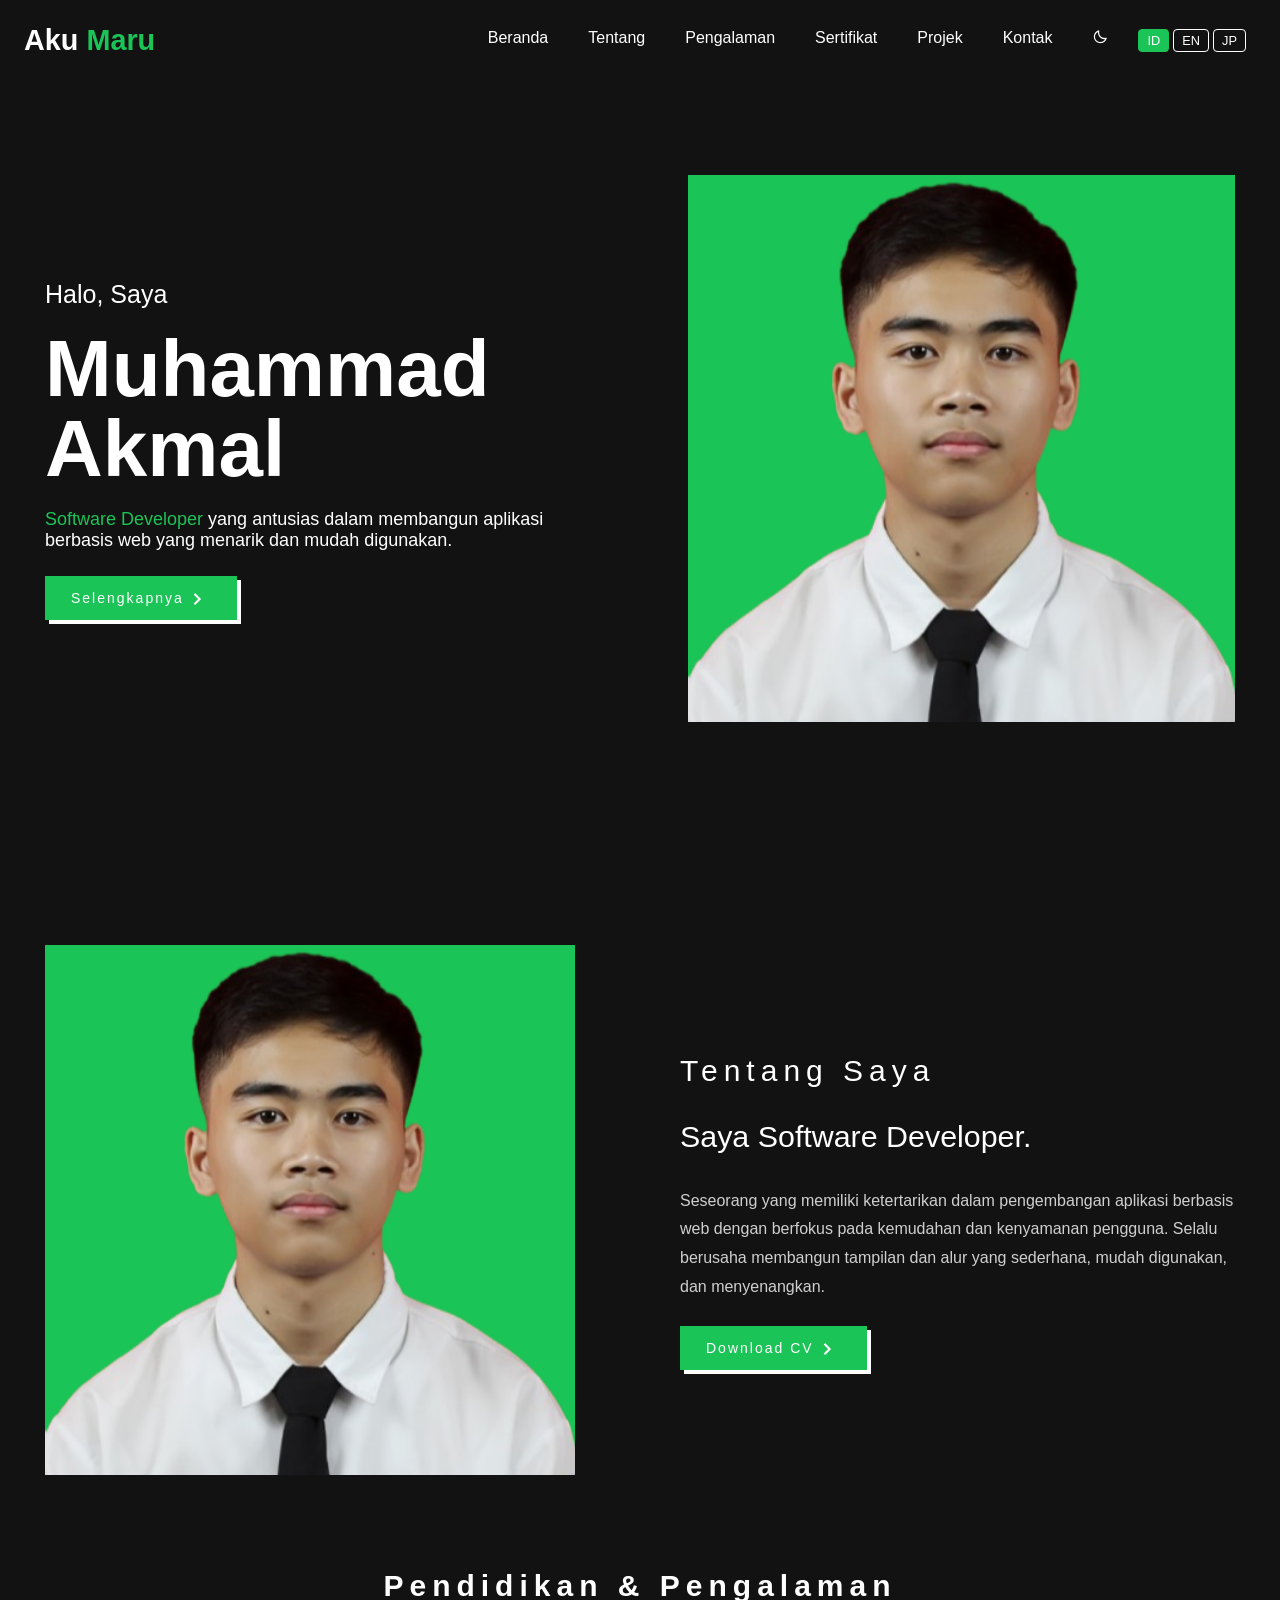
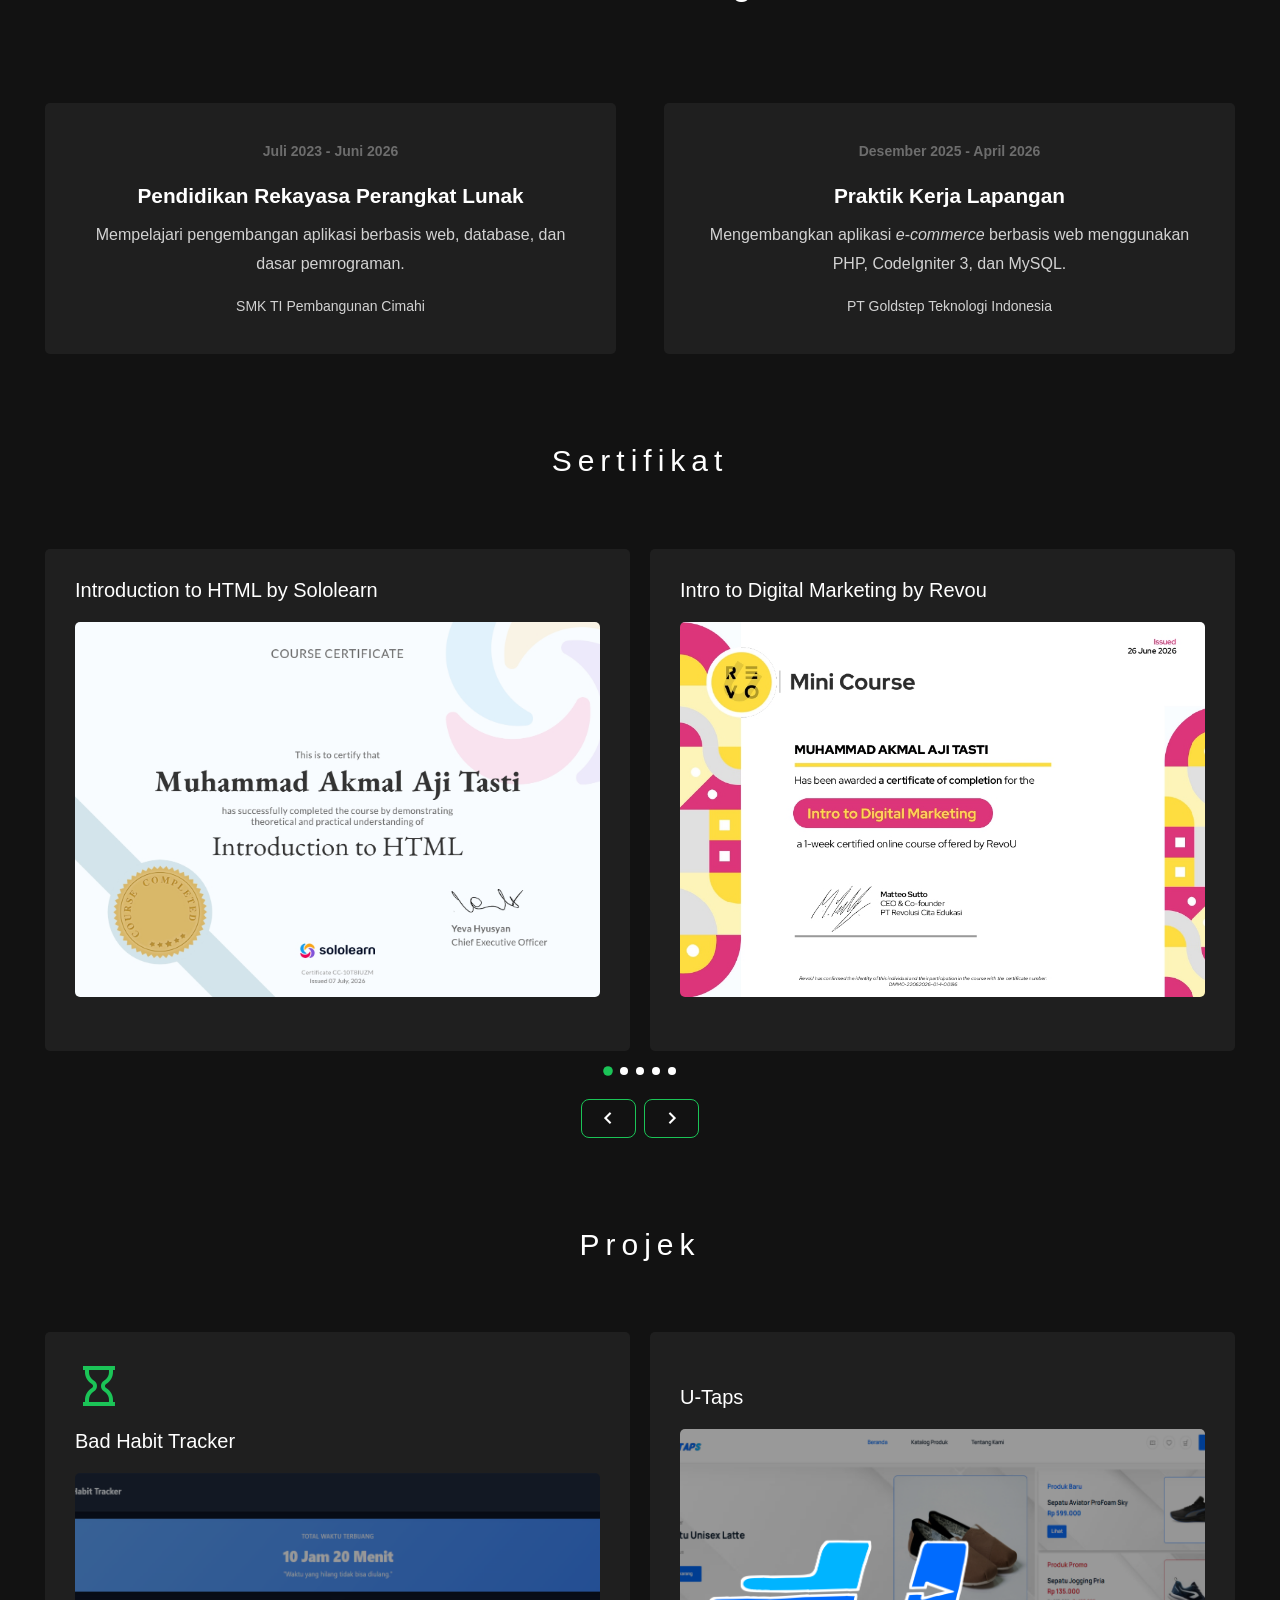
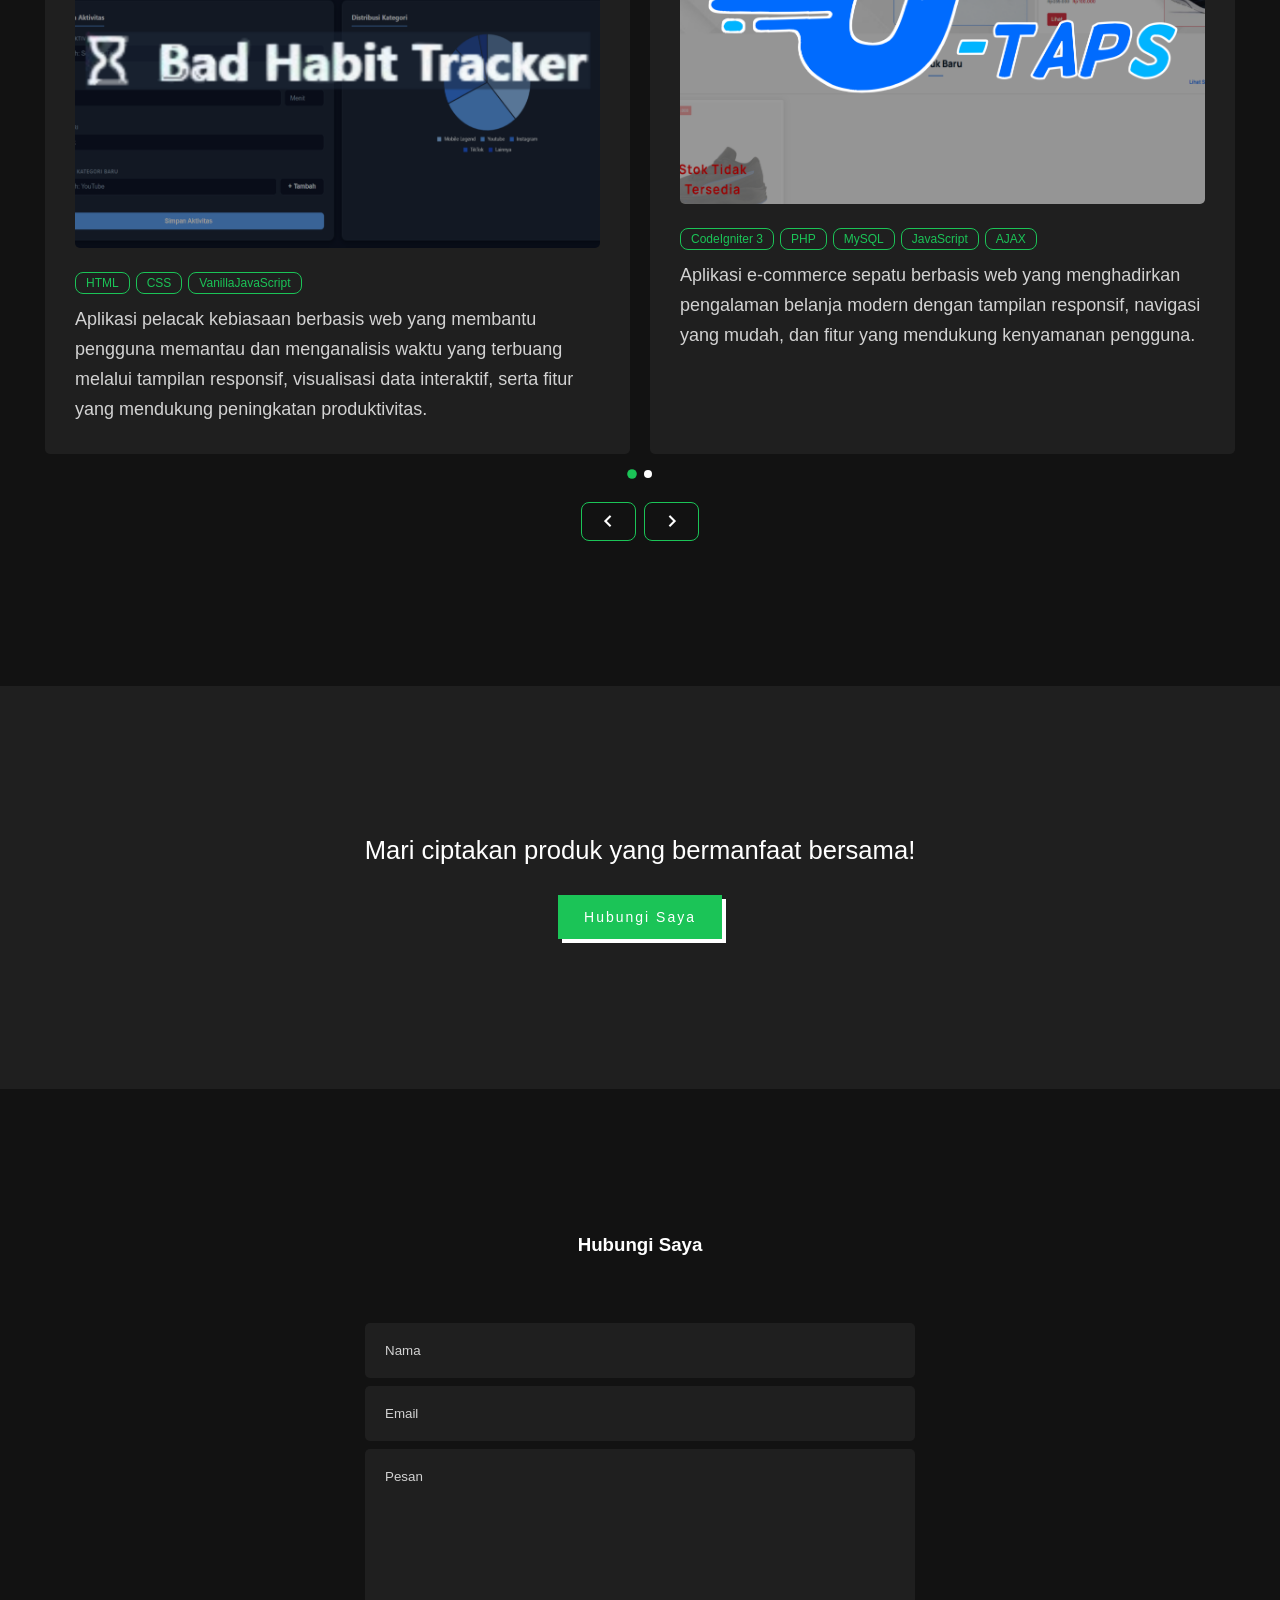
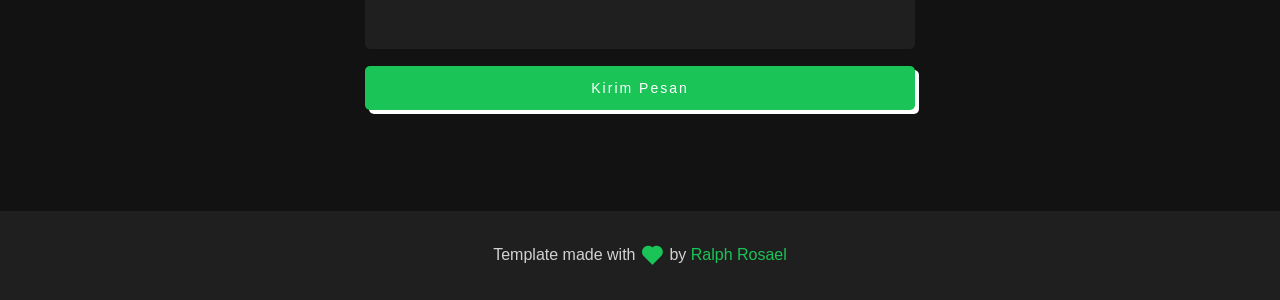
==== commit d88f475f: "HTML Certif" ====
--- a/index.html
+++ b/index.html
@@ -241,6 +241,15 @@
 
       <div class="slider-wrapper">
         <div class="service-content" id="track-sertifikat">
+          <!-- Introduction to HTML Certificate -->
+          <div class="row sertifikat-row">
+            <h3>Introduction to HTML by Sololearn</h3>
+            <img
+              src="img/sertifikat/Introduction to HTML_certificate.jpg"
+              alt="Introduction to HTML"
+            />
+          </div>
+
           <!-- Intro to Digital Marketing Certificate -->
           <div class="row sertifikat-row">
             <h3>Intro to Digital Marketing by Revou</h3>
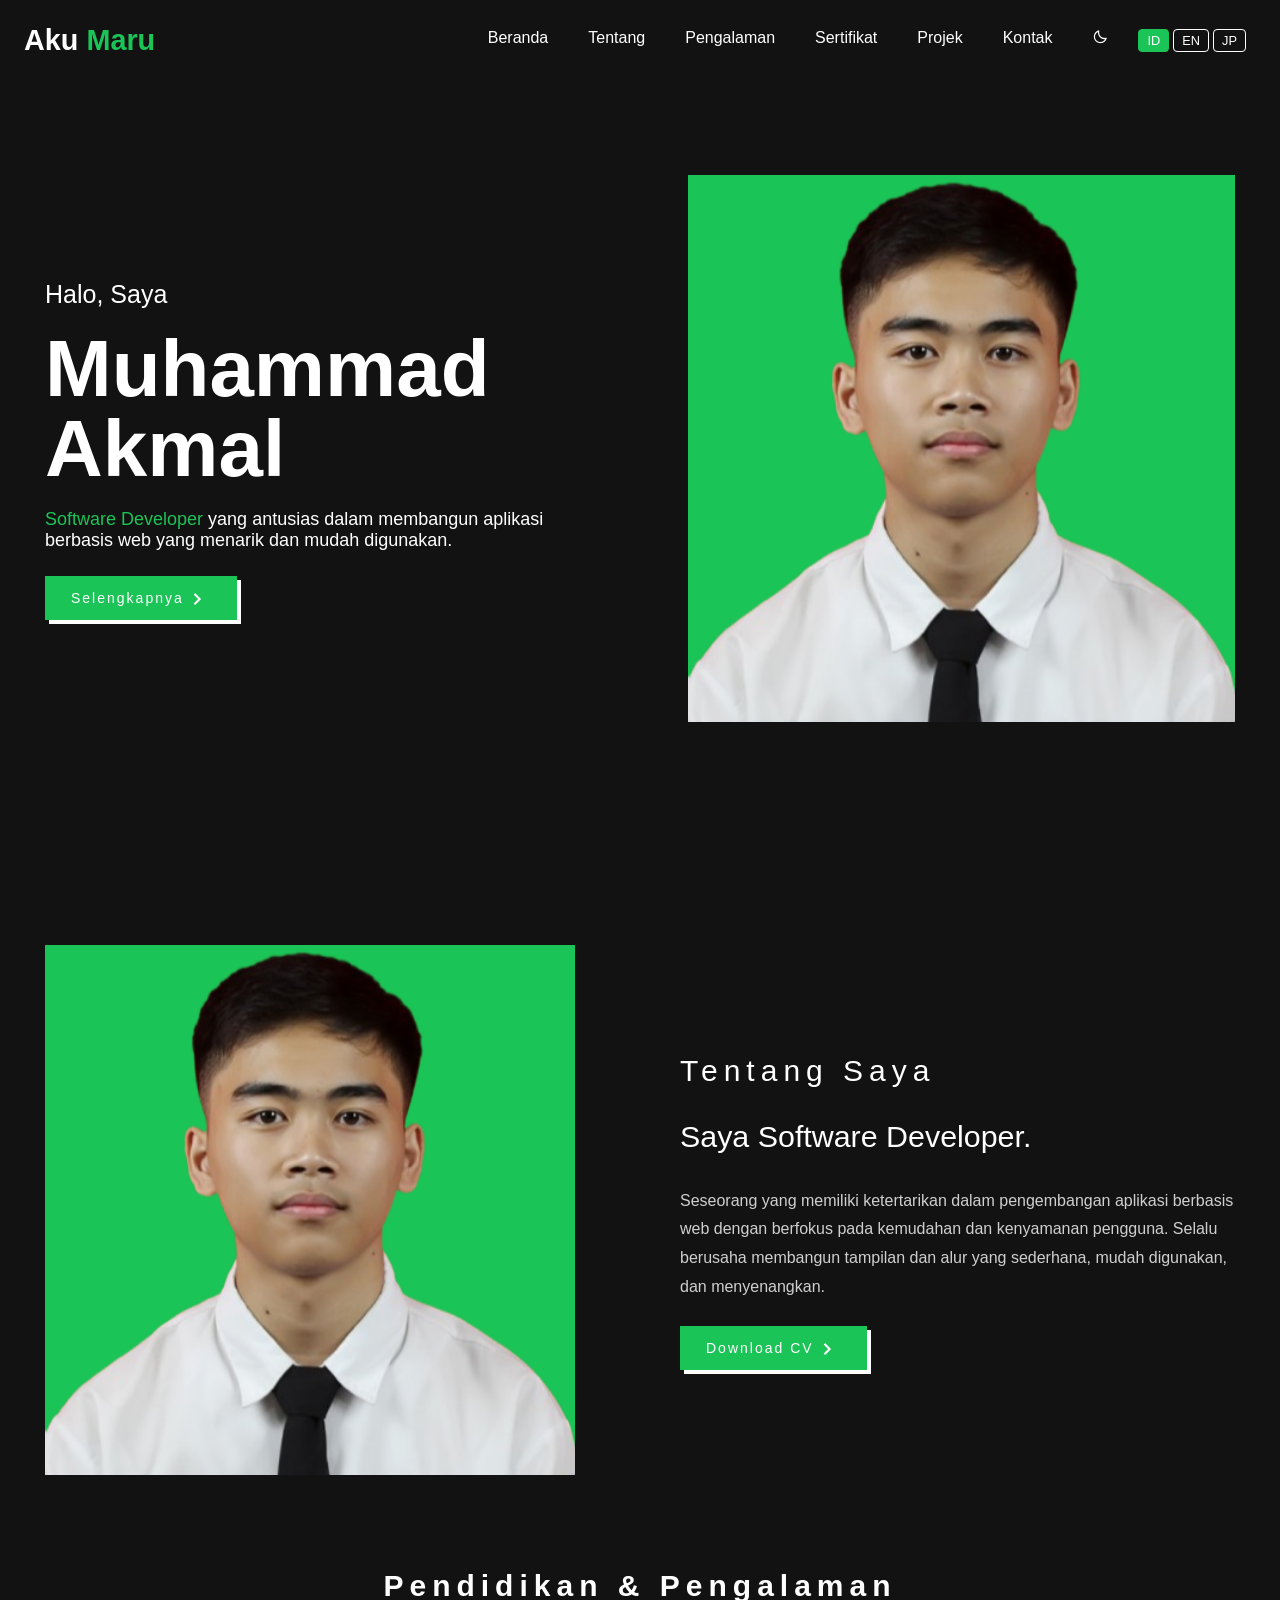
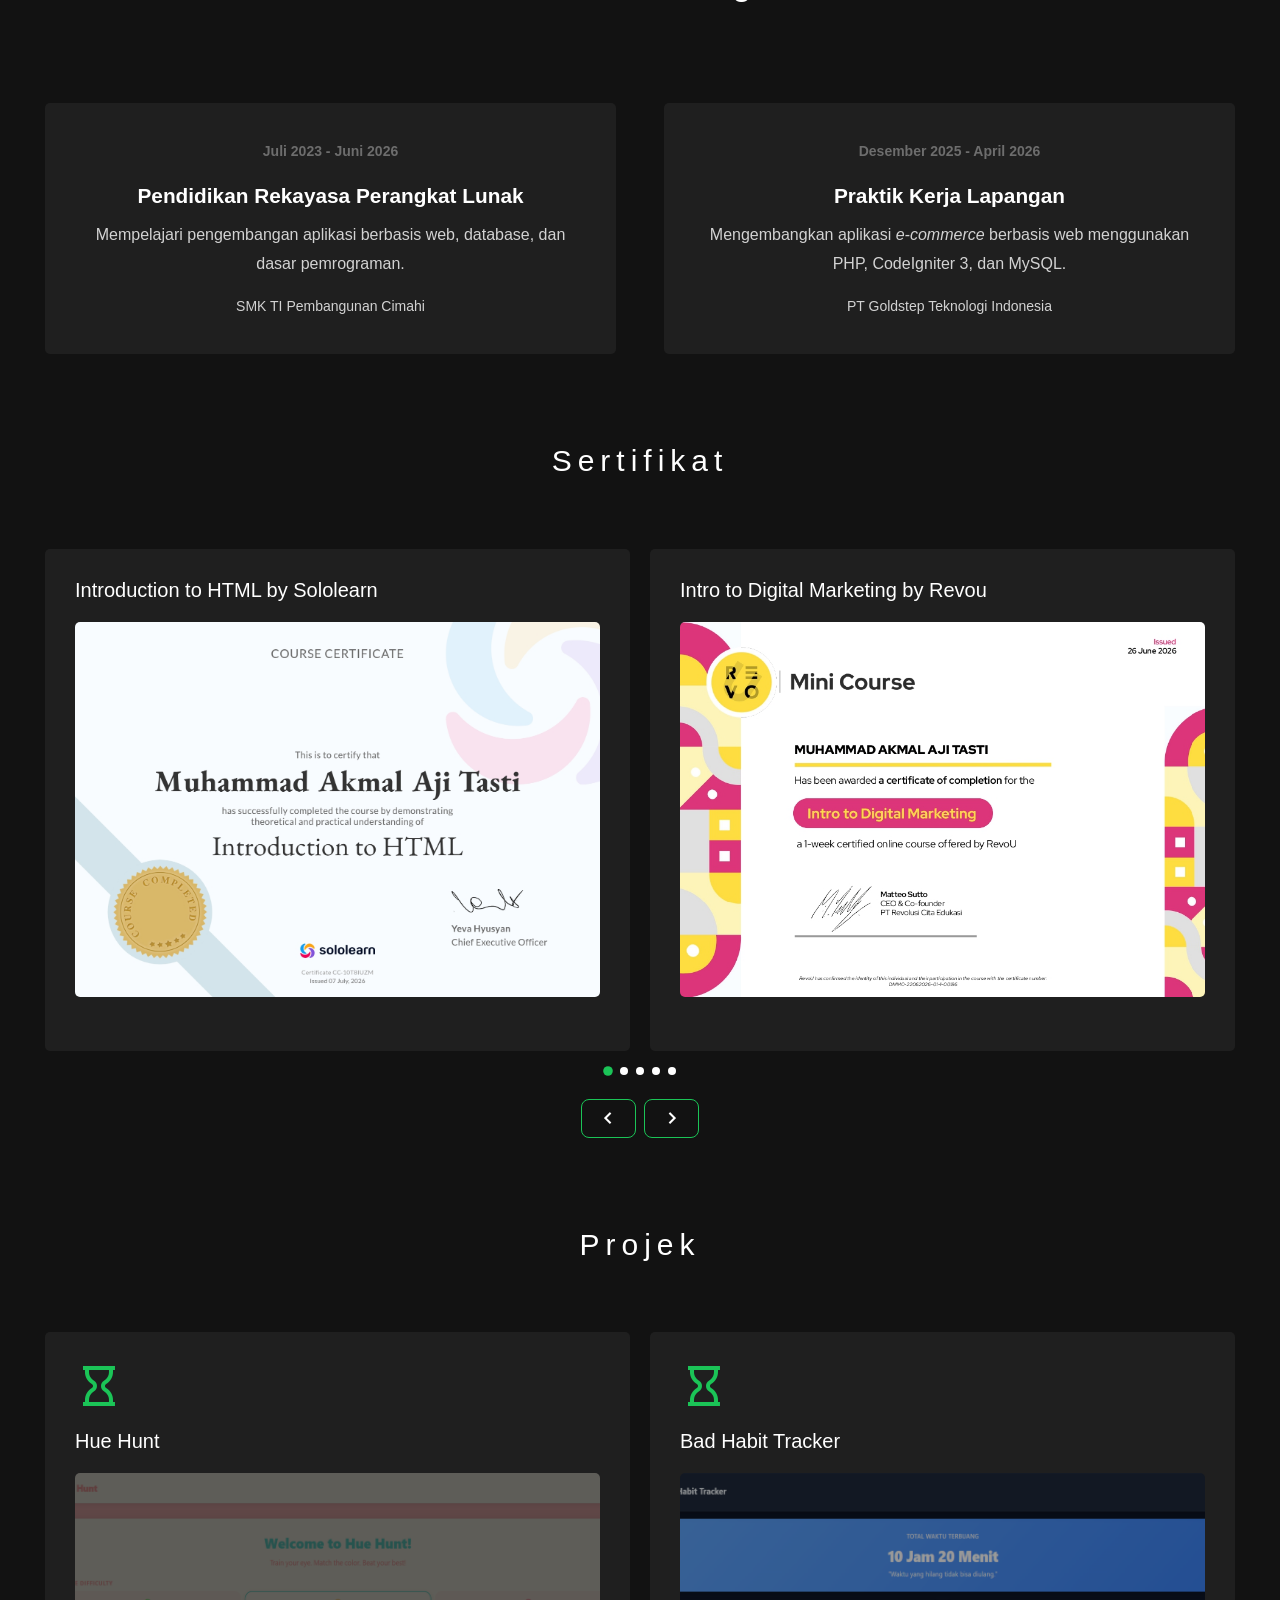
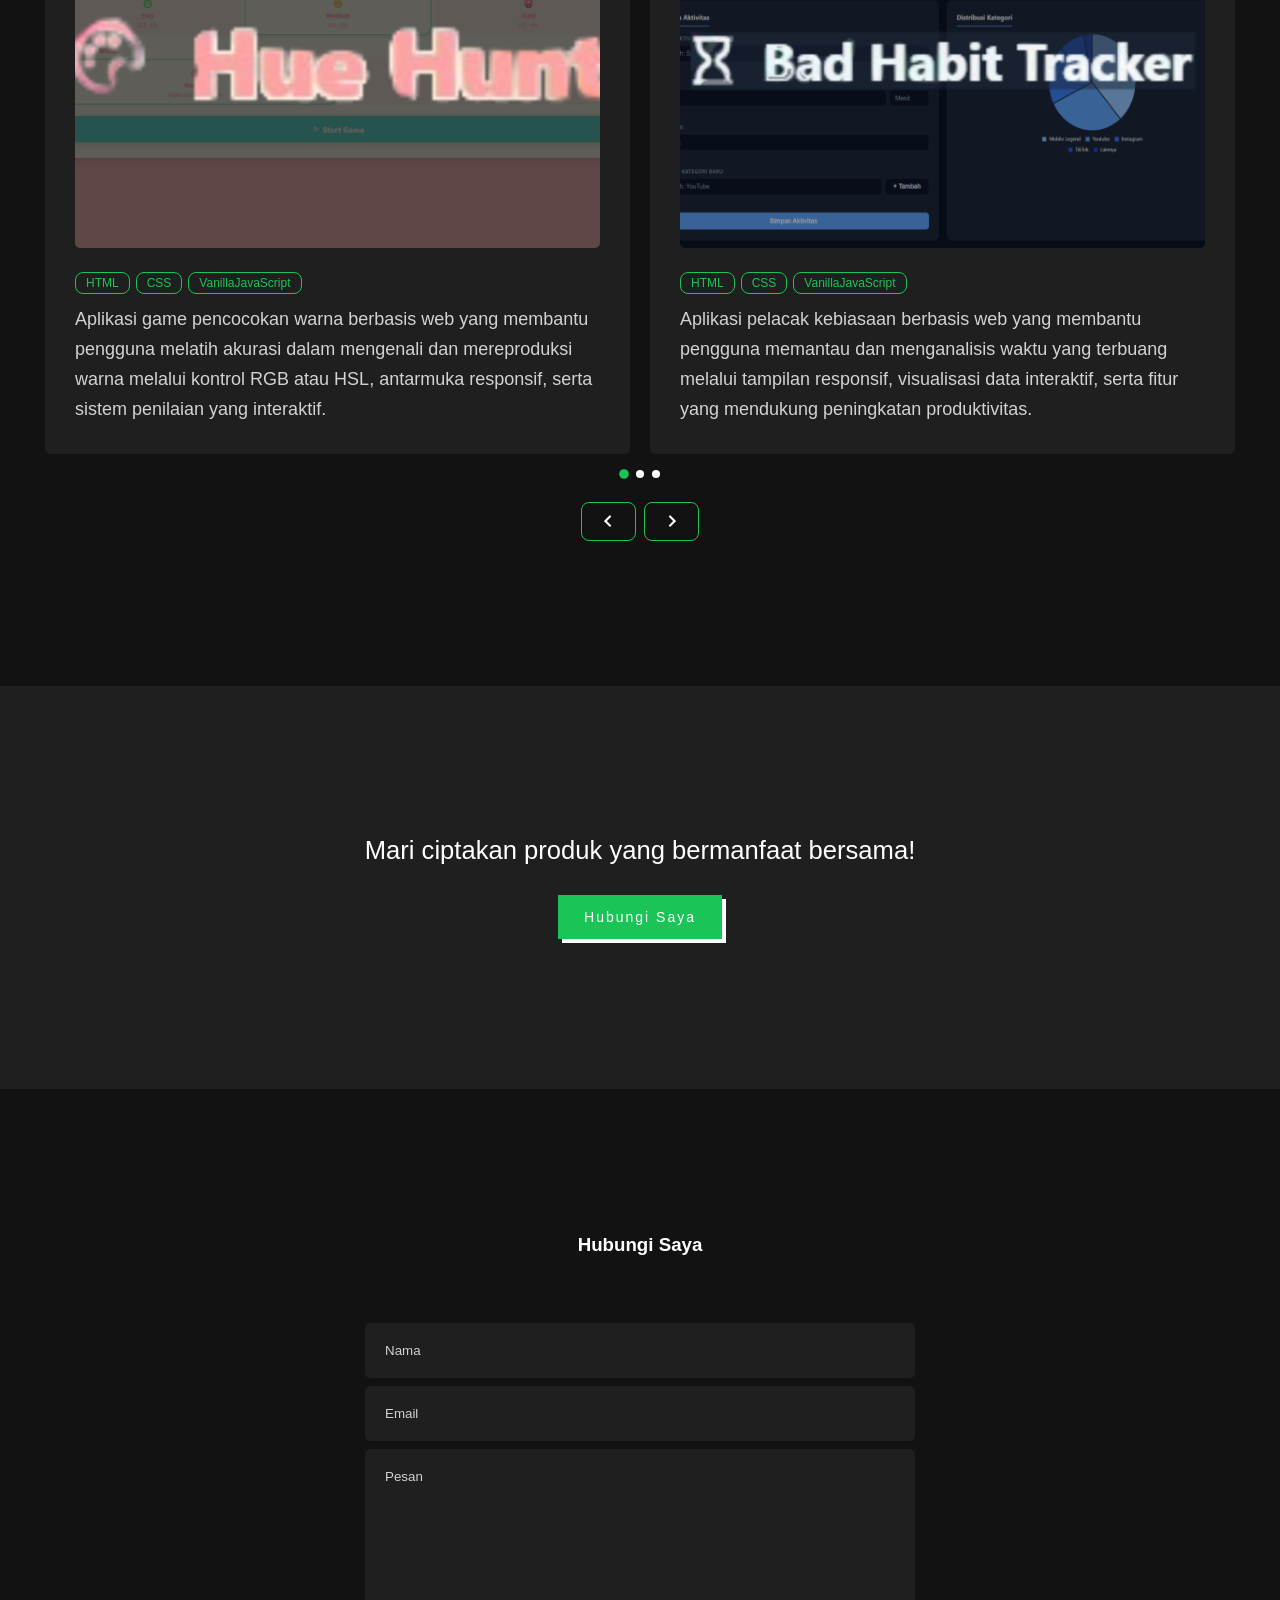
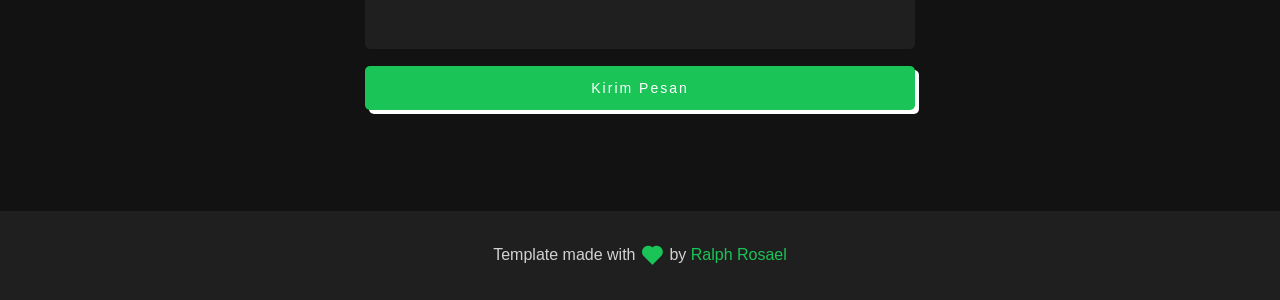
==== commit c24780bd: "Hue Hunt Project" ====
--- a/index.html
+++ b/index.html
@@ -349,6 +349,36 @@
 
       <div class="slider-wrapper">
         <div class="service-content" id="track-projek">
+          <!-- Hue Hunt -->
+          <div class="row"
+          data-images='["img/projek/Hue Hunt/Hue_hunt.png", "img/projek/Hue Hunt/Hue_hunt_dashboard.png", "img/projek/Hue Hunt/Hue_hunt_match.png", "img/projek/Hue Hunt/Hue_hunt_result.png"]'
+          data-chips='["HTML", "CSS", "VanillaJavaScript"]'
+          data-stack='{
+                        "Frontend":["HTML","CSS","Vanilla JavaScript"],
+                        "Backend":["None"],
+                        "Storage":["Local Storage"],
+                        "Tools": ["Git", "GitHub"]
+                      }'
+          data-tahun="2026"
+          data-durasi-lgn="projects_hue_hunt_durasi"
+          data-peran-lgn="projects_hue_hunt_peran"
+          data-alasan-lgn="projects_hue_hunt_alasan"
+          >
+            <i class="bx bx-hourglass"></i>
+            <h3>Hue Hunt</h3>
+            <img
+              src="img/projek/Hue Hunt/Hue_hunt.png"
+              alt="Hue Hunt"
+            />
+            <div class="row-chips"></div>
+            <p data-lgn="projects_hue_hunt_desc">
+              Aplikasi pelacak kebiasaan berbasis web yang membantu pengguna
+              memantau dan menganalisis waktu yang terbuang melalui tampilan
+              responsif, visualisasi data interaktif, serta fitur yang mendukung
+              peningkatan produktivitas.
+            </p>
+          </div>
+
           <!-- Bad Habit Tracker -->
           <div class="row"
           data-images='["img/projek/Bad Habit Tracker/Bad_habit.png", "img/projek/Bad Habit Tracker/Bad_habit_insert.png", "img/projek/Bad Habit Tracker/Bad_habit_category.png", "img/projek/Bad Habit Tracker/Bad_habit_history.png"]'
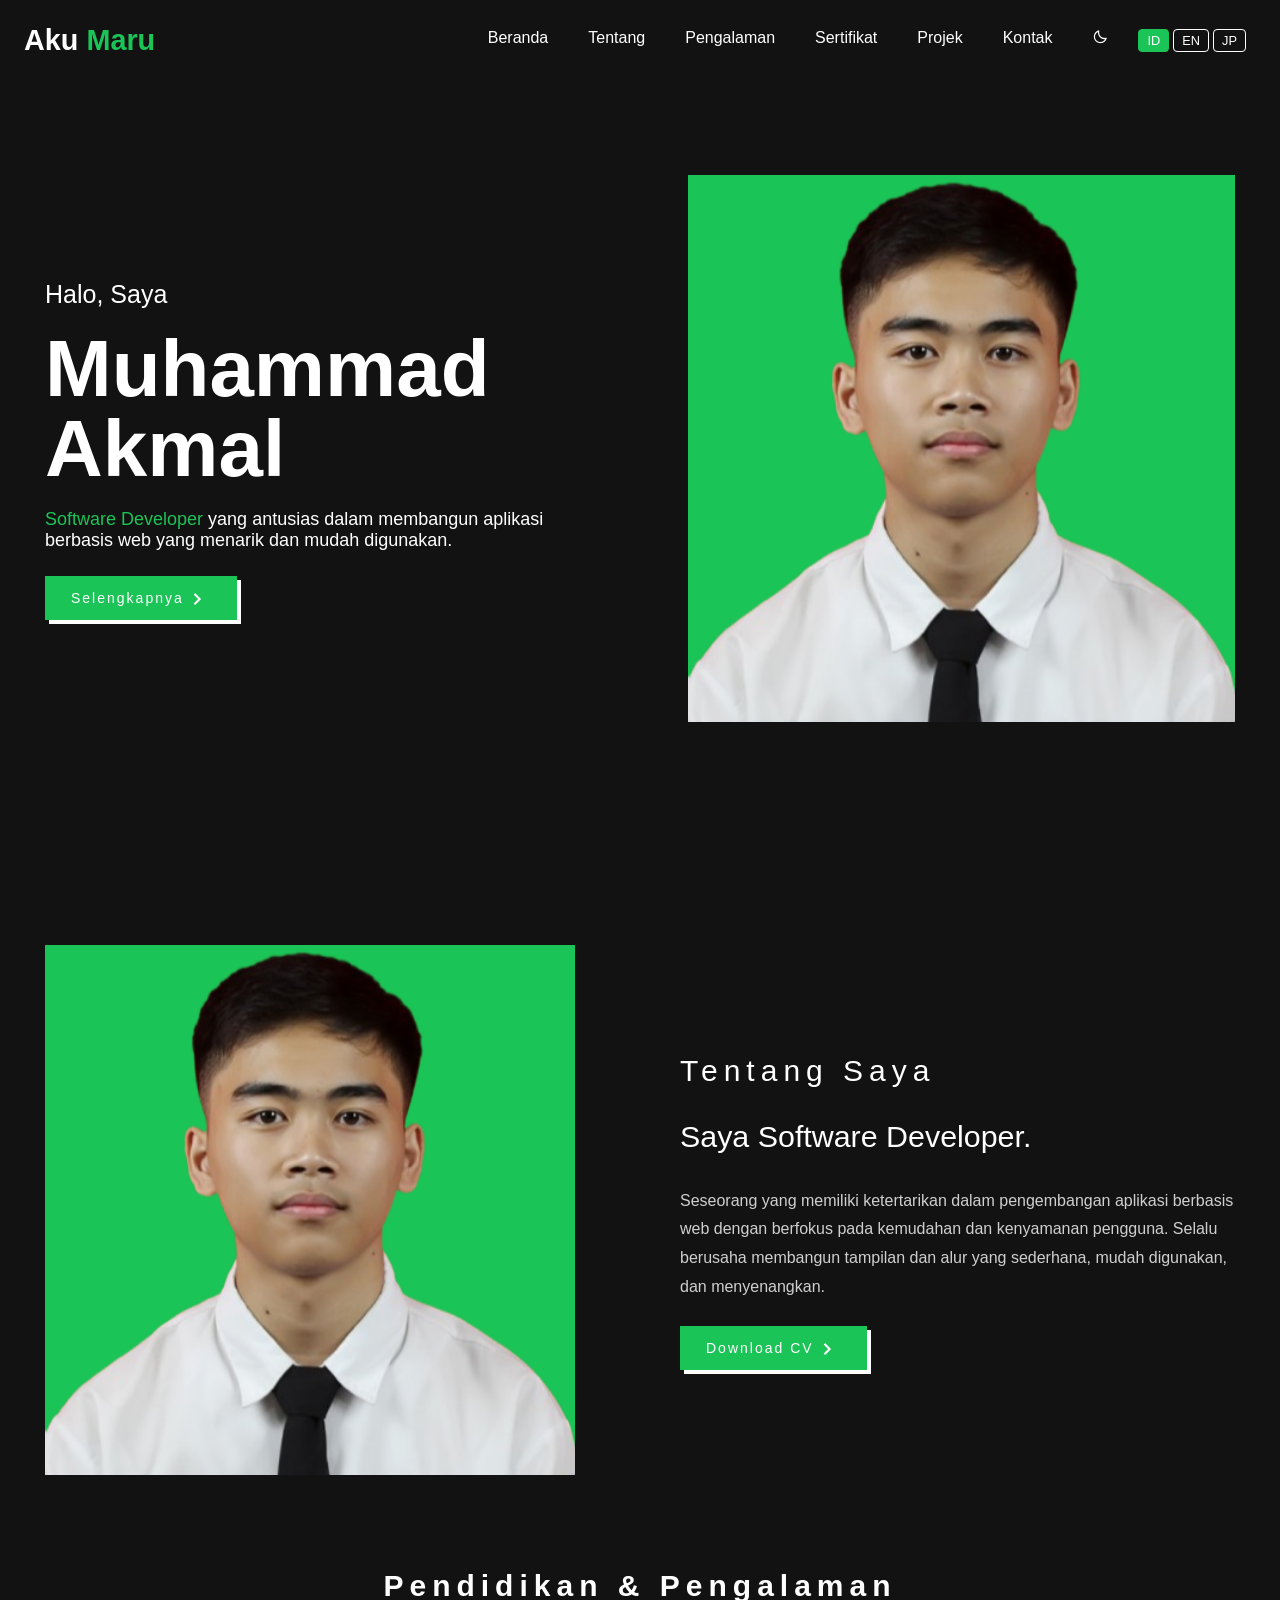
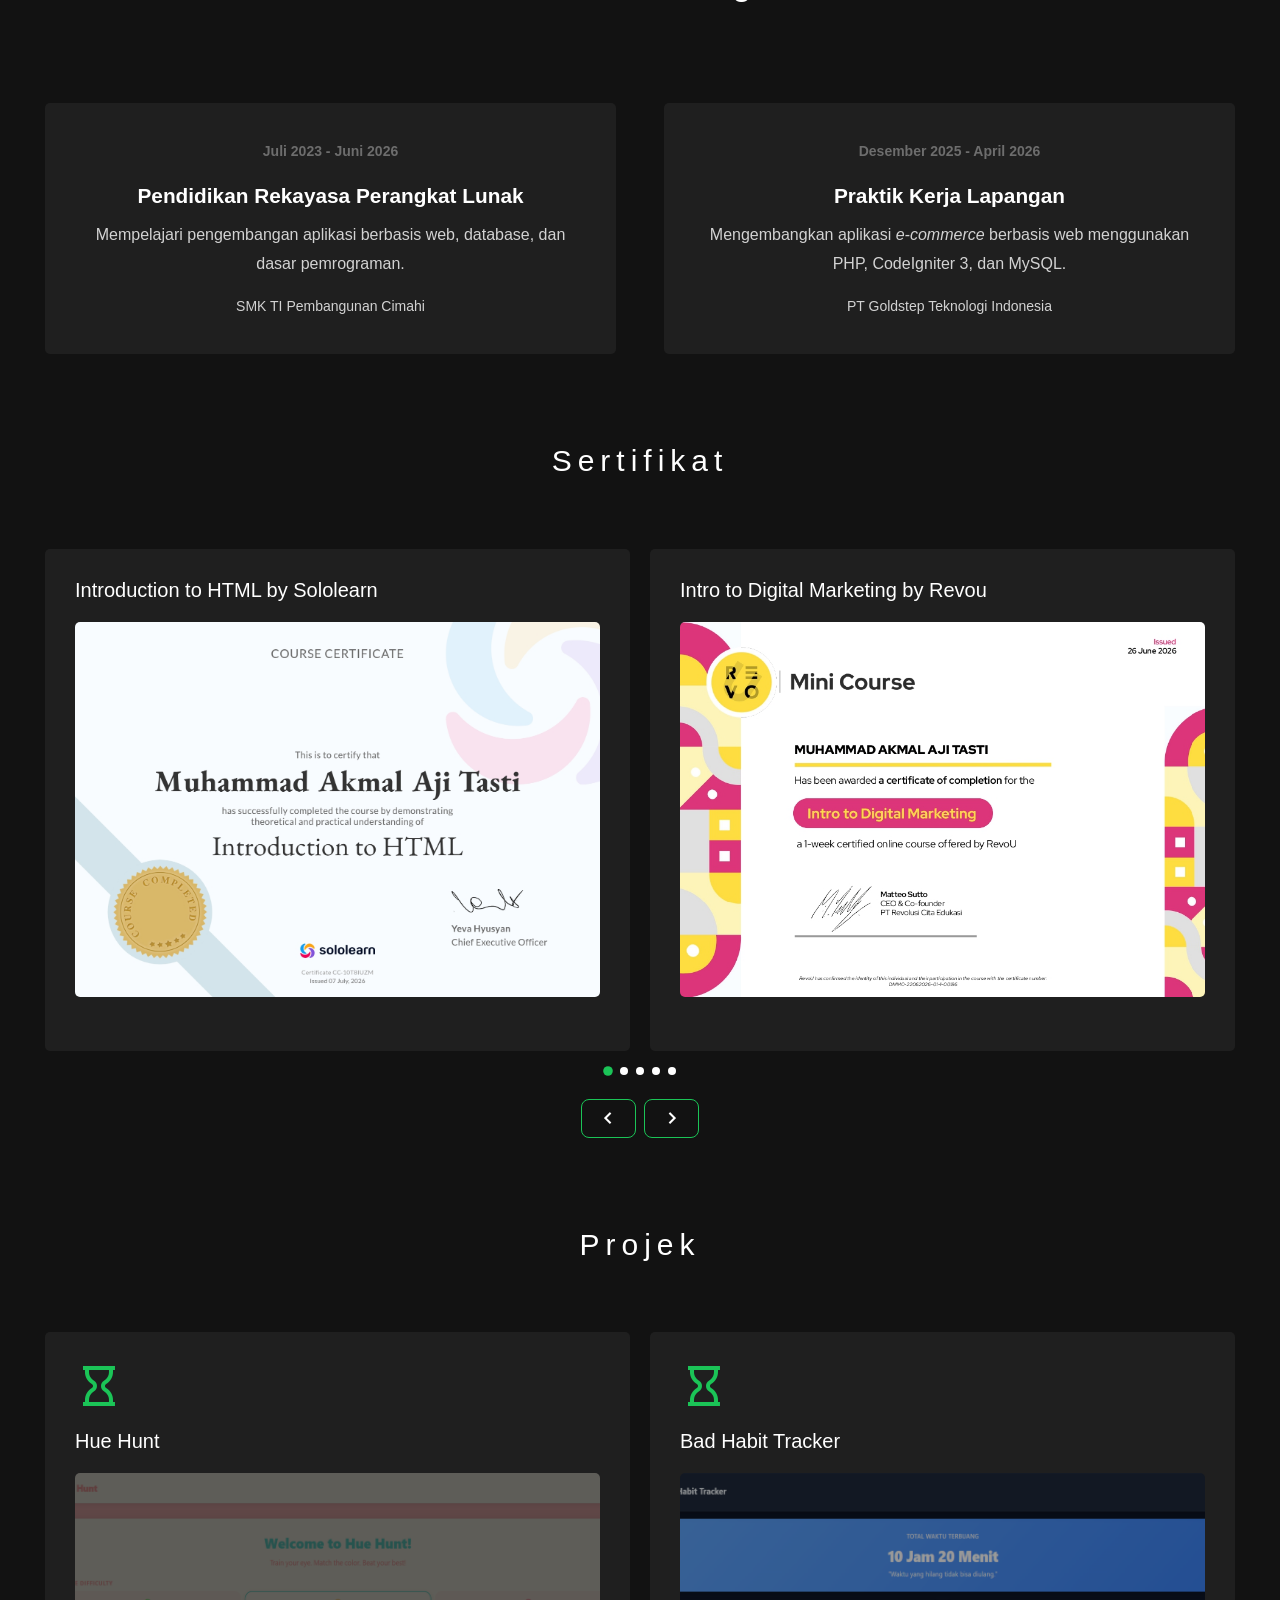
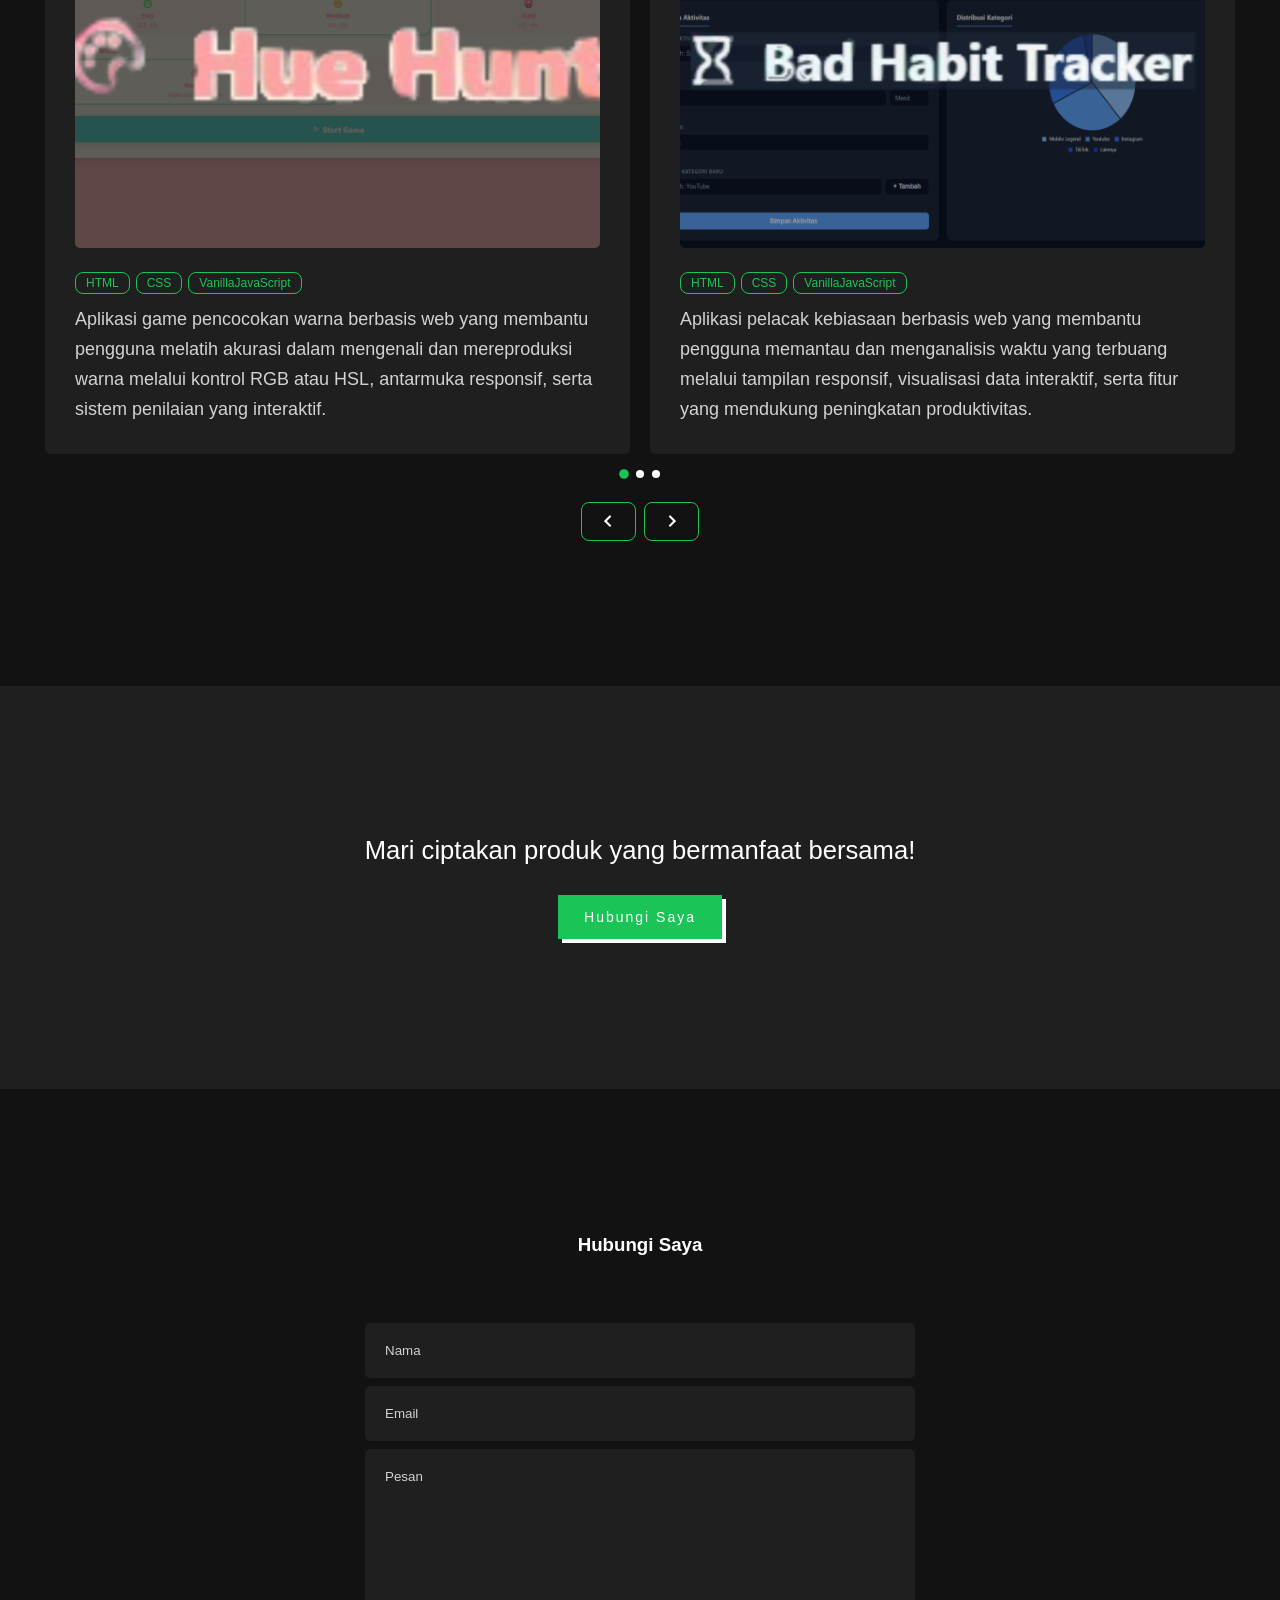
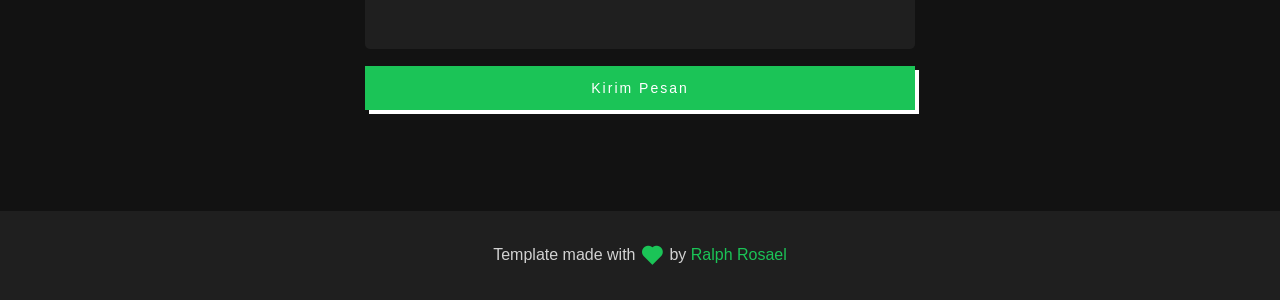
==== commit c74201fb: "Live Demo" ====
--- a/index.html
+++ b/index.html
@@ -72,7 +72,13 @@
       </div>
       <div id="modal-info">
         <h3 id="modal-title"></h3>
-        <div id="modal-chips"></div>
+        <div id="modal-chips-row">
+          <div id="modal-chips"></div>
+          <a id="btn-modal-demo" href="#" target="_blank" rel="noopener" data-lgn="modal_live_demo">
+            <span data-lgn="modal_live_demo">Live Demo</span>
+            <i class="bx bx-tabs"></i>
+          </a>
+        </div>
         <p id="modal-desc"></p>
         <button id="btn-selengkapnya">
           <span data-lgn="modal_selengkapnya">Selengkapnya</span>
@@ -351,6 +357,7 @@
         <div class="service-content" id="track-projek">
           <!-- Hue Hunt -->
           <div class="row"
+          data-demo="https://tastytastytasty.github.io/Hue-Hunt/"
           data-images='["img/projek/Hue Hunt/Hue_hunt.png", "img/projek/Hue Hunt/Hue_hunt_dashboard.png", "img/projek/Hue Hunt/Hue_hunt_match.png", "img/projek/Hue Hunt/Hue_hunt_result.png"]'
           data-chips='["HTML", "CSS", "VanillaJavaScript"]'
           data-stack='{
@@ -381,6 +388,7 @@
 
           <!-- Bad Habit Tracker -->
           <div class="row"
+          data-demo="https://tastytastytasty.github.io/Bad-Habit-Tracker/"
           data-images='["img/projek/Bad Habit Tracker/Bad_habit.png", "img/projek/Bad Habit Tracker/Bad_habit_insert.png", "img/projek/Bad Habit Tracker/Bad_habit_category.png", "img/projek/Bad Habit Tracker/Bad_habit_history.png"]'
           data-chips='["HTML", "CSS", "VanillaJavaScript"]'
           data-stack='{
--- a/assets/styles.css
+++ b/assets/styles.css
@@ -417,6 +417,47 @@
   color: var(--main-color);
   background: none;
 }
+#modal-chips-row {
+  display: flex;
+  align-items: center;
+  justify-content: space-between;
+  gap: 8px;
+  padding-bottom: 10px;
+}
+
+#modal-chips {
+  display: flex;
+  flex-wrap: wrap;
+  gap: 6px;
+  flex: 1;
+}
+
+#btn-modal-demo {
+  display: none;
+  align-items: center;
+  justify-content: center;
+  gap: 6px;
+  padding: 6px 12px;
+  background: none;
+  border: 1px solid var(--border-color);
+  border-radius: 8px;
+  color: var(--text-color);
+  font-size: var(--p-font);
+  cursor: pointer;
+  white-space: nowrap;
+  flex-shrink: 0;
+  transition: background 0.2s;
+}
+
+#btn-modal-demo:hover {
+  background: var(--main-color);
+}
+
+#btn-modal-demo span,
+#btn-modal-demo i {
+  color: inherit;
+}
+
 #btn-selengkapnya {
   width: 100%;
   padding: 8px;
@@ -432,16 +473,20 @@
   gap: 6px;
   transition: background 0.2s;
 }
+
 #btn-selengkapnya:hover {
   background: var(--main-color);
 }
+
 #btn-selengkapnya span,
 #btn-selengkapnya i {
   color: inherit;
 }
+
 #btn-selengkapnya i {
   transition: transform 0.3s;
 }
+
 #btn-selengkapnya.expanded i {
   transform: rotate(180deg);
 }
@@ -809,6 +854,7 @@
   letter-spacing: 2px;
   transition: ease all 0.35s;
   margin-top: 5px;
+  border-radius: 0;
 }
 
 form .send-btn:hover {
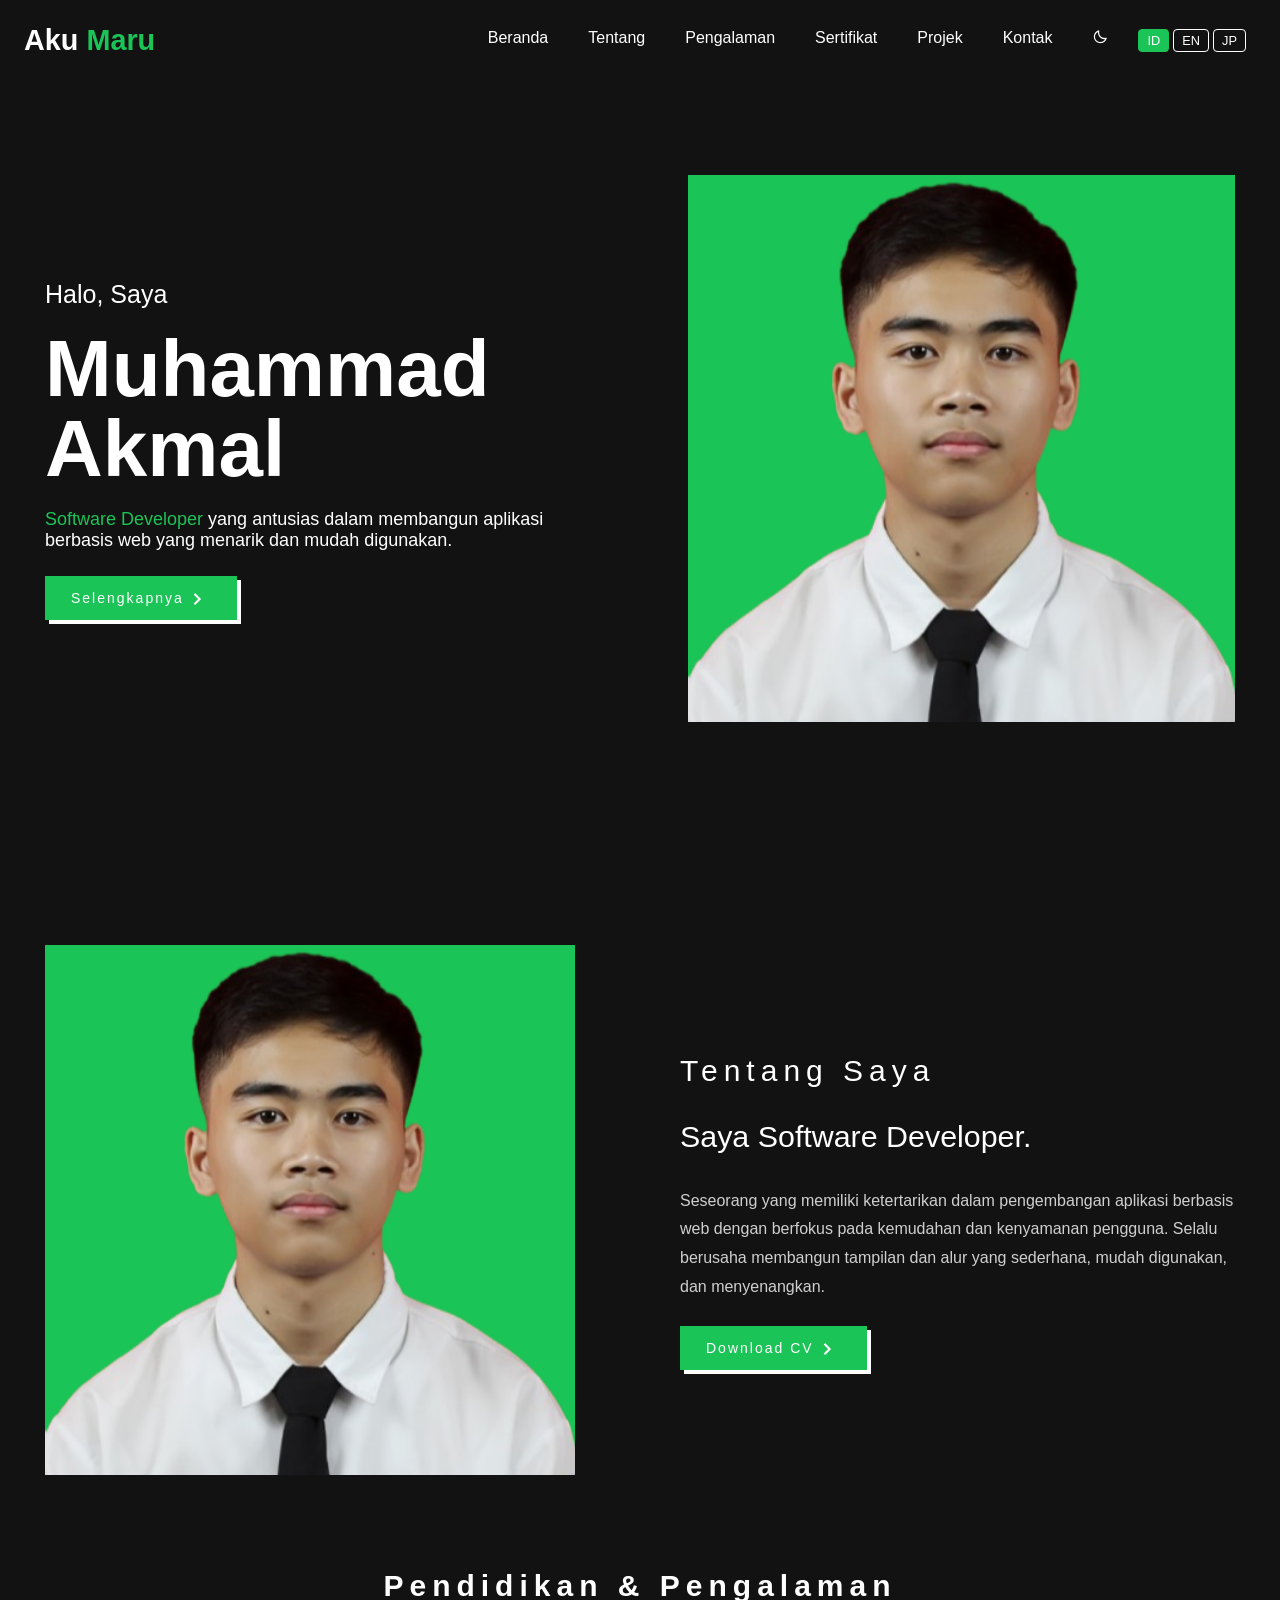
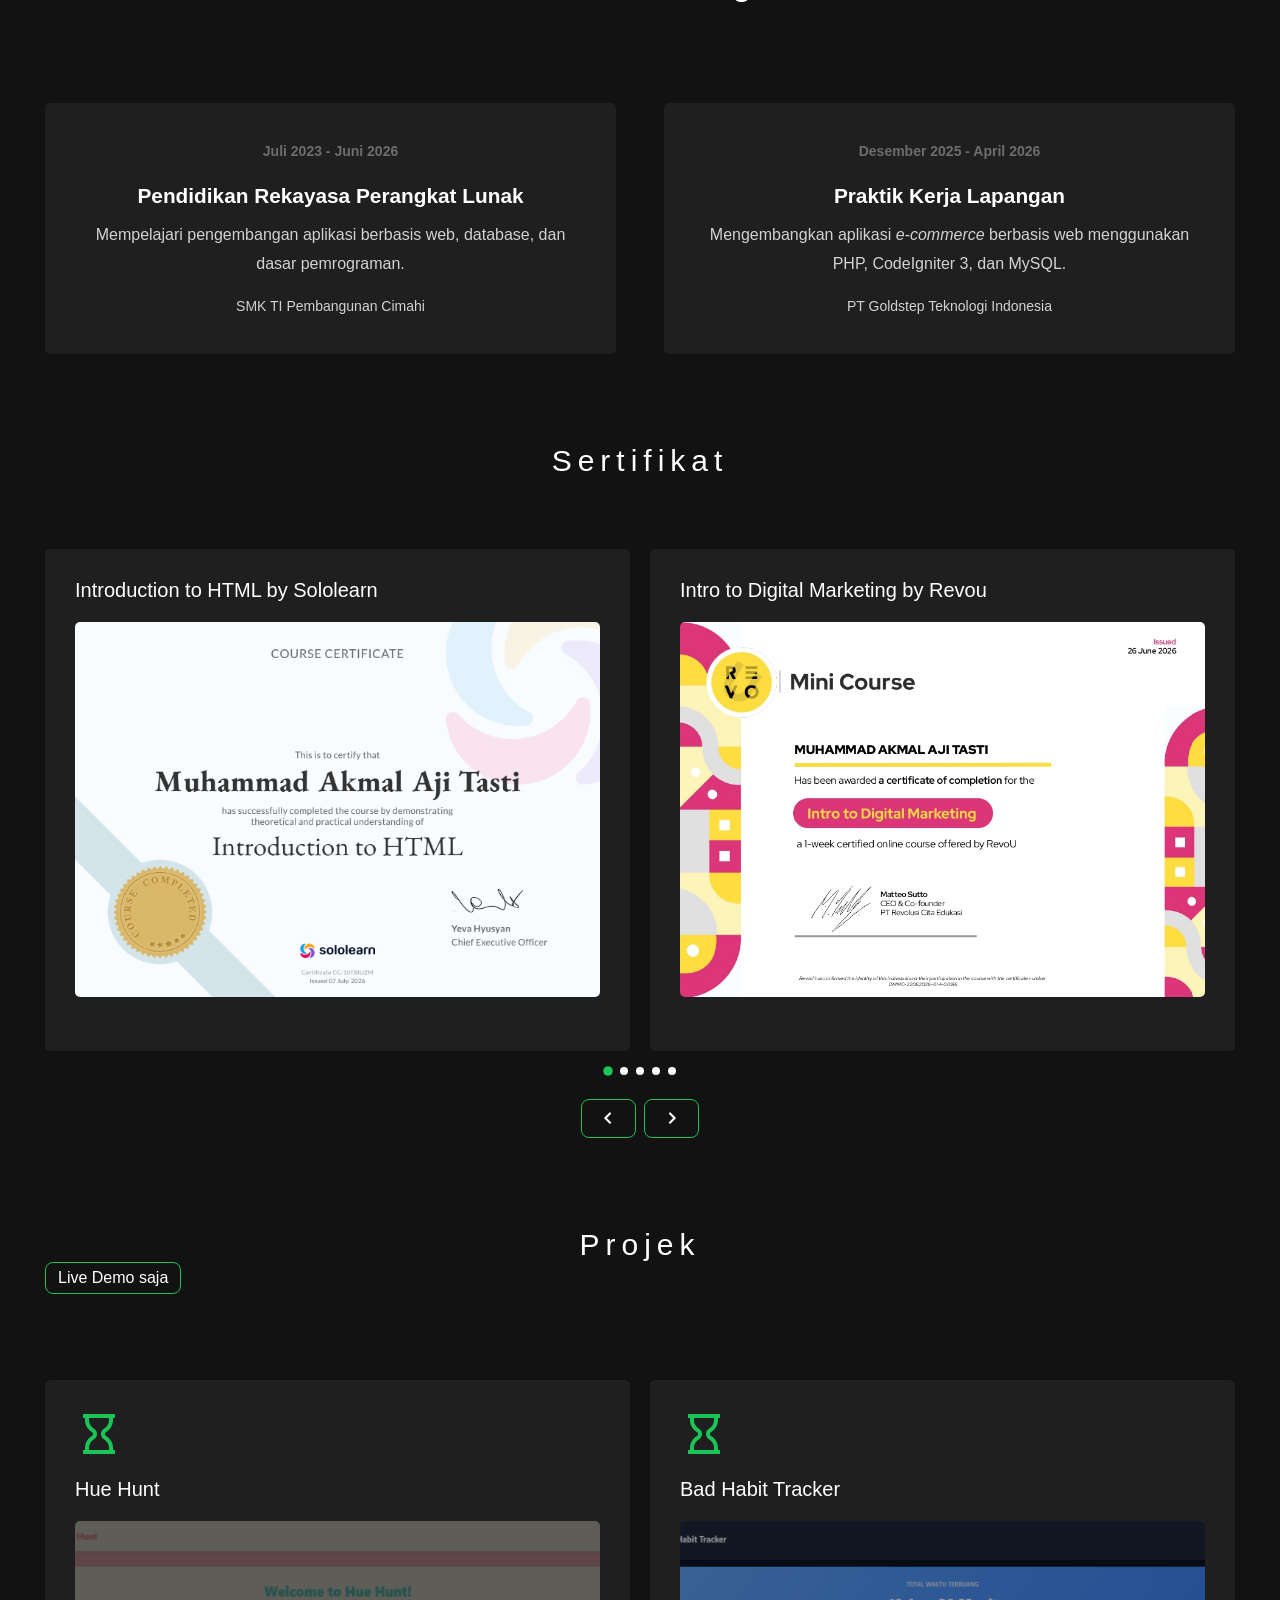
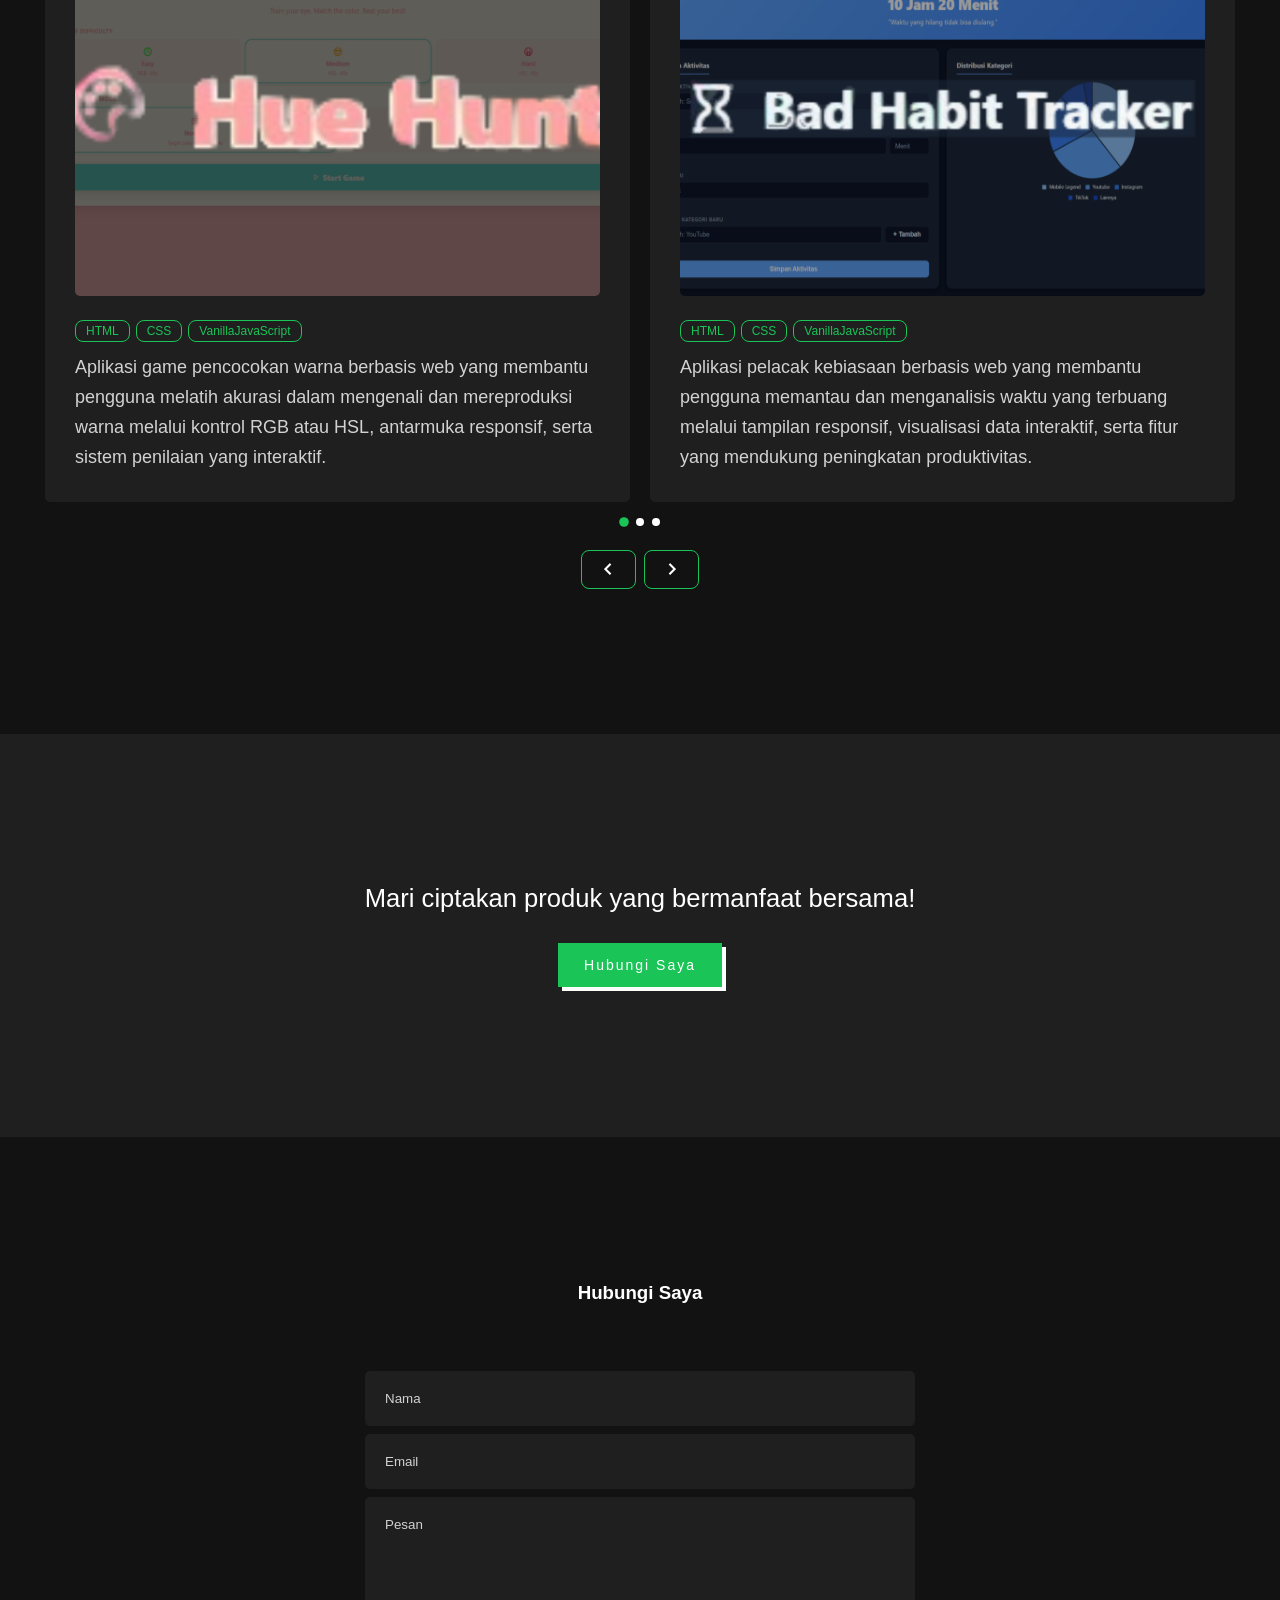
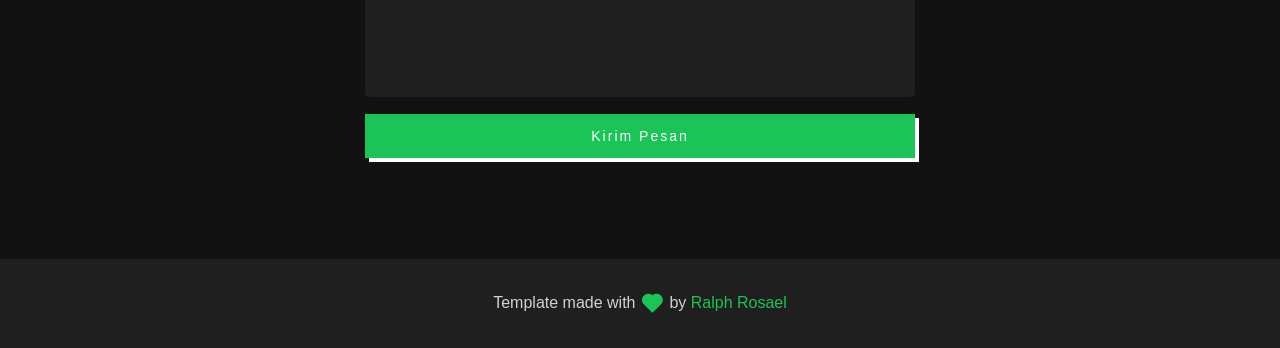
==== commit 7c59ffe0: "Filter Live Demo" ====
--- a/index.html
+++ b/index.html
@@ -351,6 +351,14 @@
     <section class="projects" id="projects">
       <div class="center">
         <h3 data-lgn="projects_title">Projek</h3>
+      </div>
+
+      <div class="projects-filter">
+        <input type="checkbox" id="filter-live-demo" class="filter-checkbox" />
+        <label for="filter-live-demo" class="filter-btn">
+          <span data-lgn="projects_filter_live_demo">Live Demo saja</span>
+          <i class="bx bx-check"></i>
+        </label>
       </div>
 
       <div class="slider-wrapper">
--- a/assets/styles.css
+++ b/assets/styles.css
@@ -284,6 +284,58 @@
   margin-right: 20px;
 }
 
+.projects-filter {
+  display: flex;
+  margin-bottom: 16px;
+}
+
+.filter-checkbox {
+  position: absolute;
+  opacity: 0;
+  width: 1px;
+  height: 1px;
+  overflow: hidden;
+}
+
+.filter-btn {
+  display: inline-flex;
+  align-items: center;
+  justify-content: center;
+  gap: 6px;
+  padding: 6px 12px;
+  background: none;
+  border: 1px solid var(--border-color);
+  border-radius: 8px;
+  color: var(--text-color);
+  font-size: var(--p-font);
+  cursor: pointer;
+  white-space: nowrap;
+  transition:
+    background 0.2s,
+    border-color 0.2s;
+}
+
+.filter-btn span,
+.filter-btn i {
+  color: inherit;
+}
+
+.filter-btn:hover {
+  background: var(--main-color);
+}
+
+.filter-btn i {
+  display: none;
+}
+
+.filter-checkbox:checked + .filter-btn {
+  background: var(--main-color);
+  border-color: var(--main-color);
+}
+
+.filter-checkbox:checked + .filter-btn i {
+  display: inline-block;
+}
 .slider-wrapper {
   overflow: hidden;
   width: 100%;
@@ -990,6 +1042,15 @@
     height: 250px;
   }
 
+  .projects-filter {
+    padding: 0 16px;
+  }
+
+  .filter-btn {
+    width: 100%;
+    margin-top: 20px;
+  }
+
   #modal-desc {
     font-size: 16px;
   }
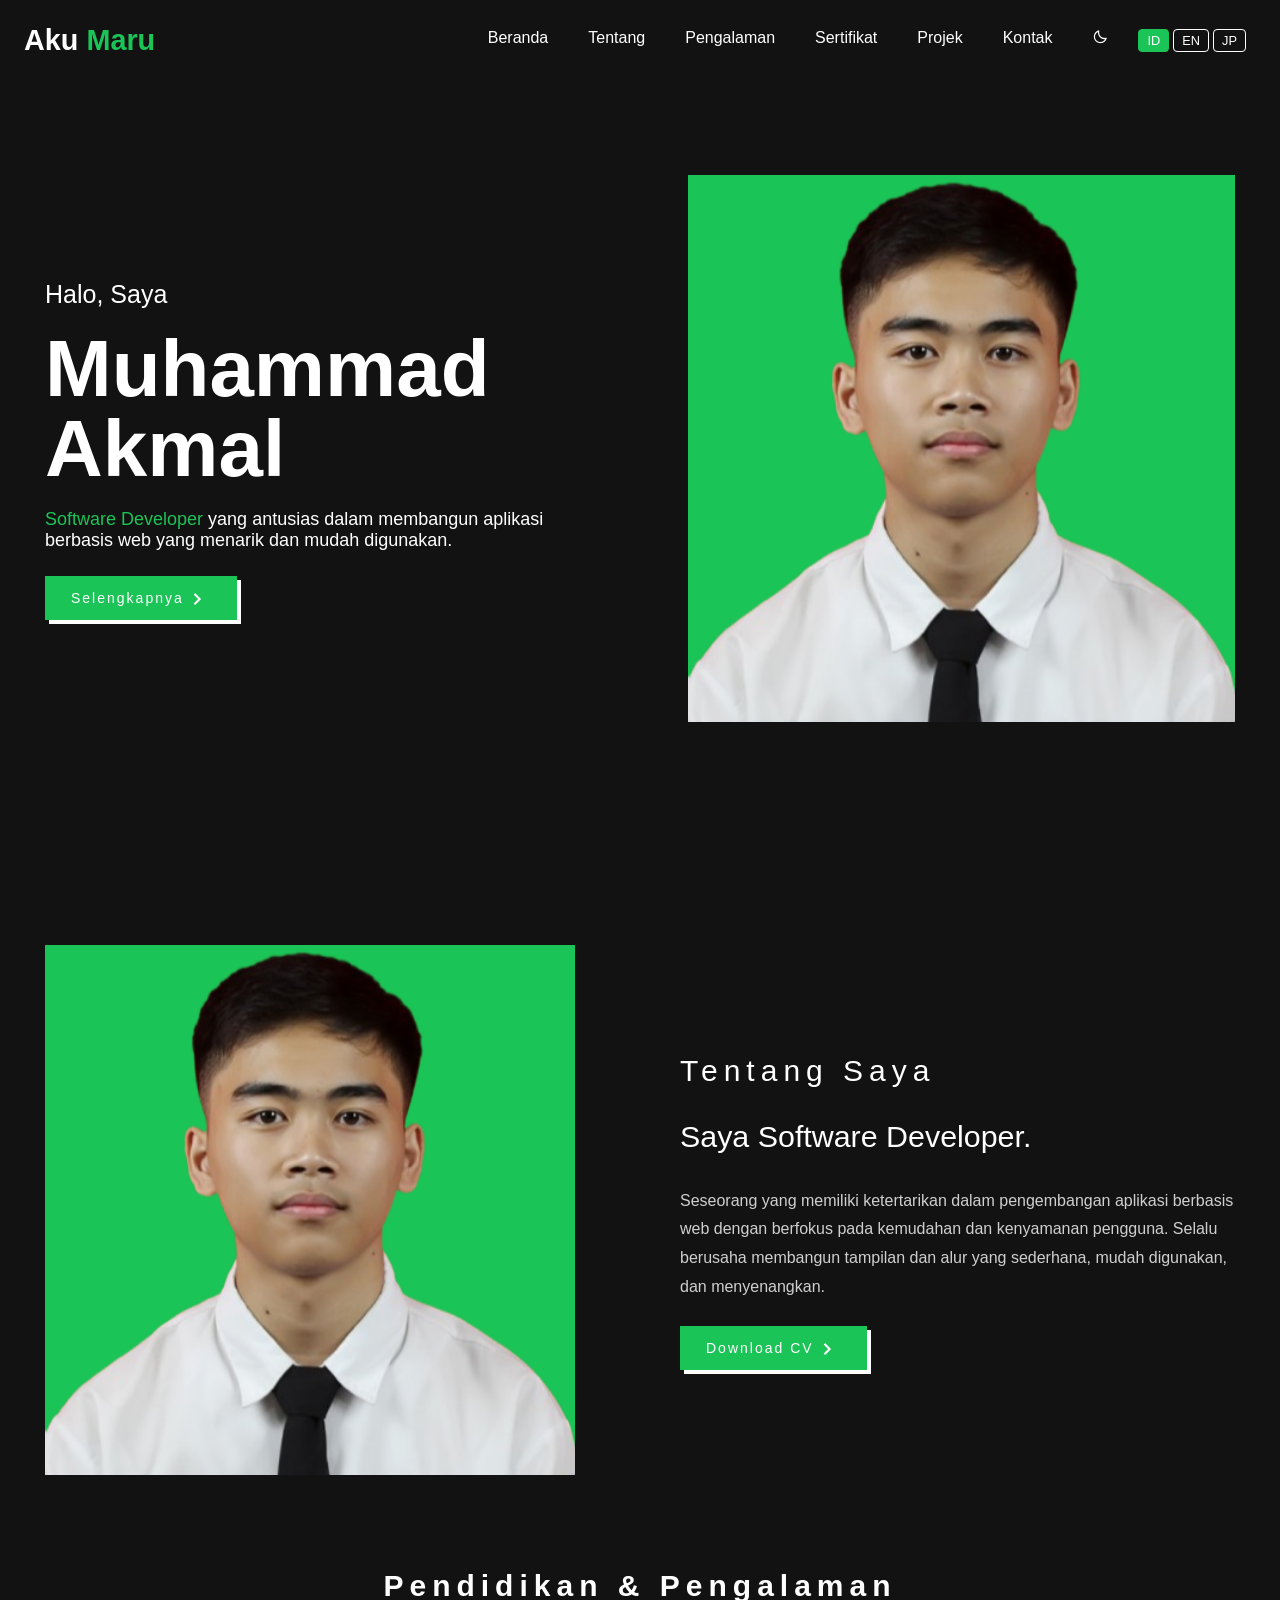
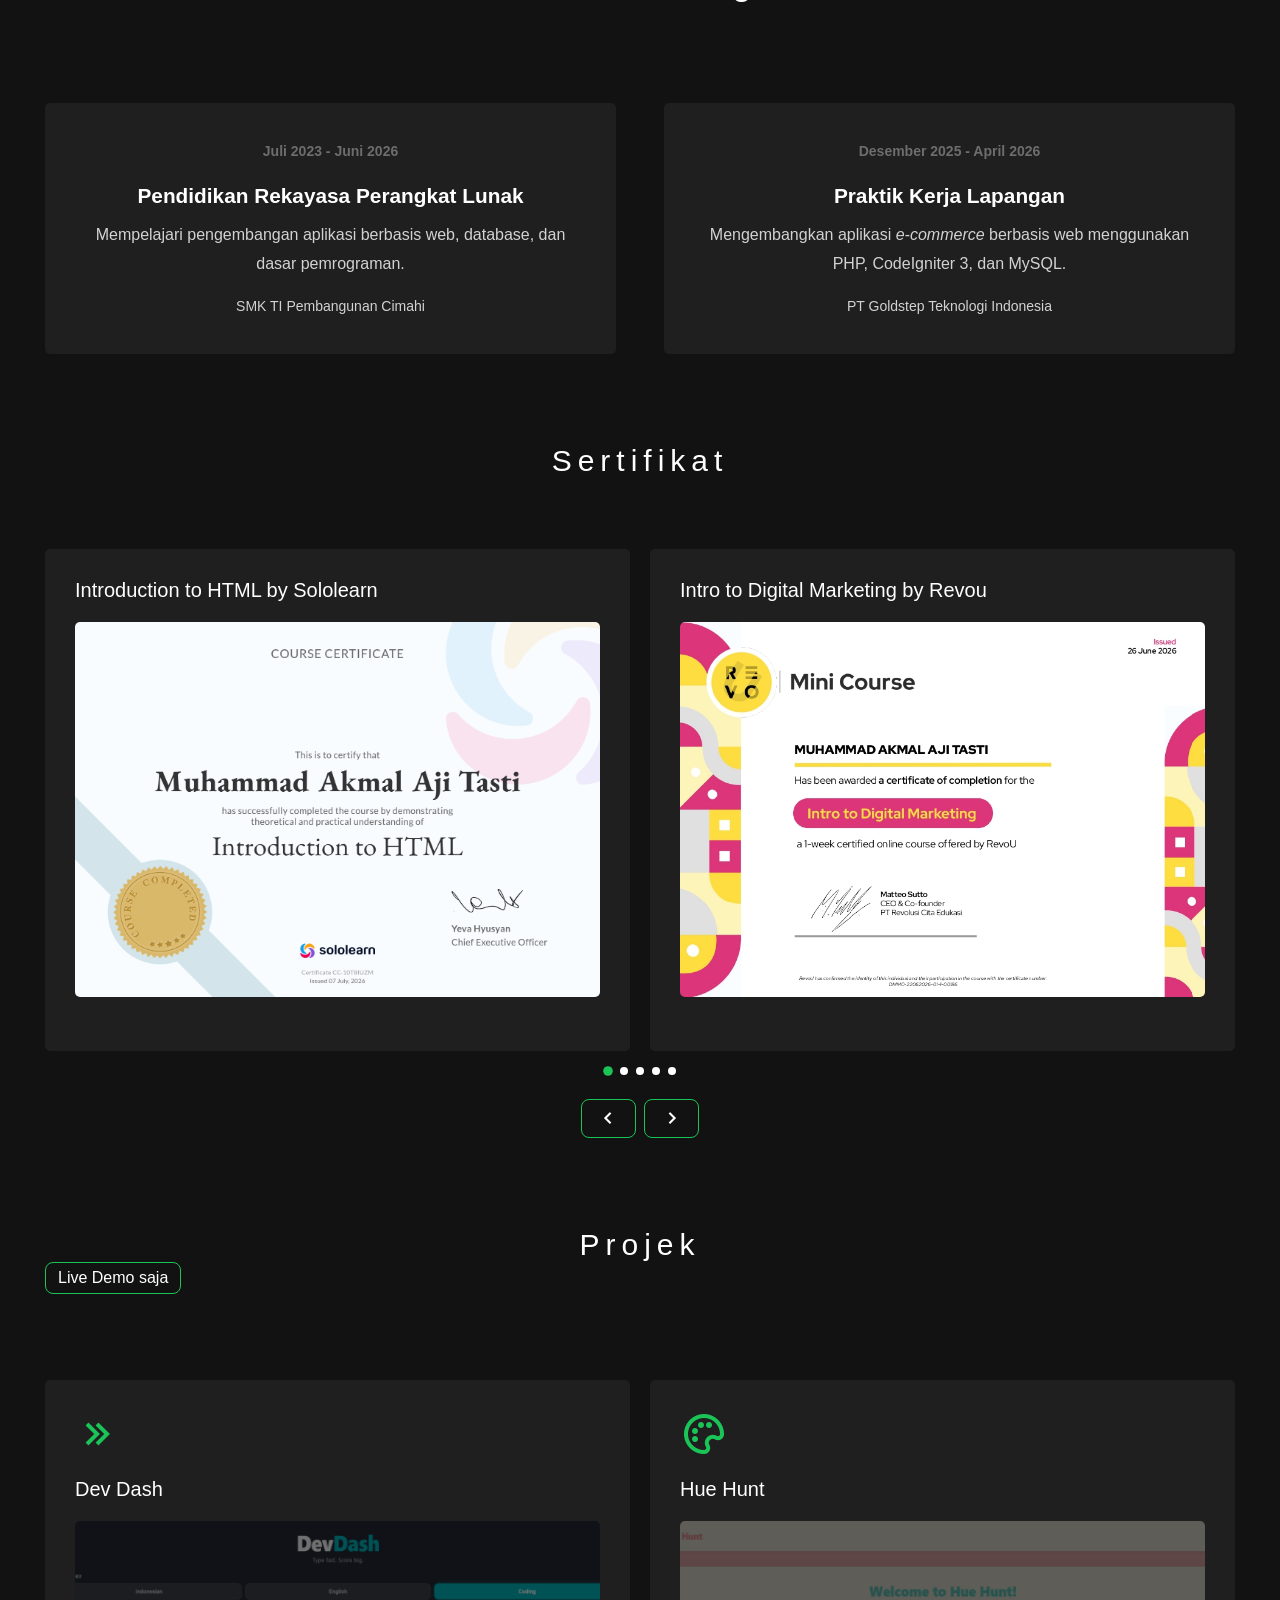
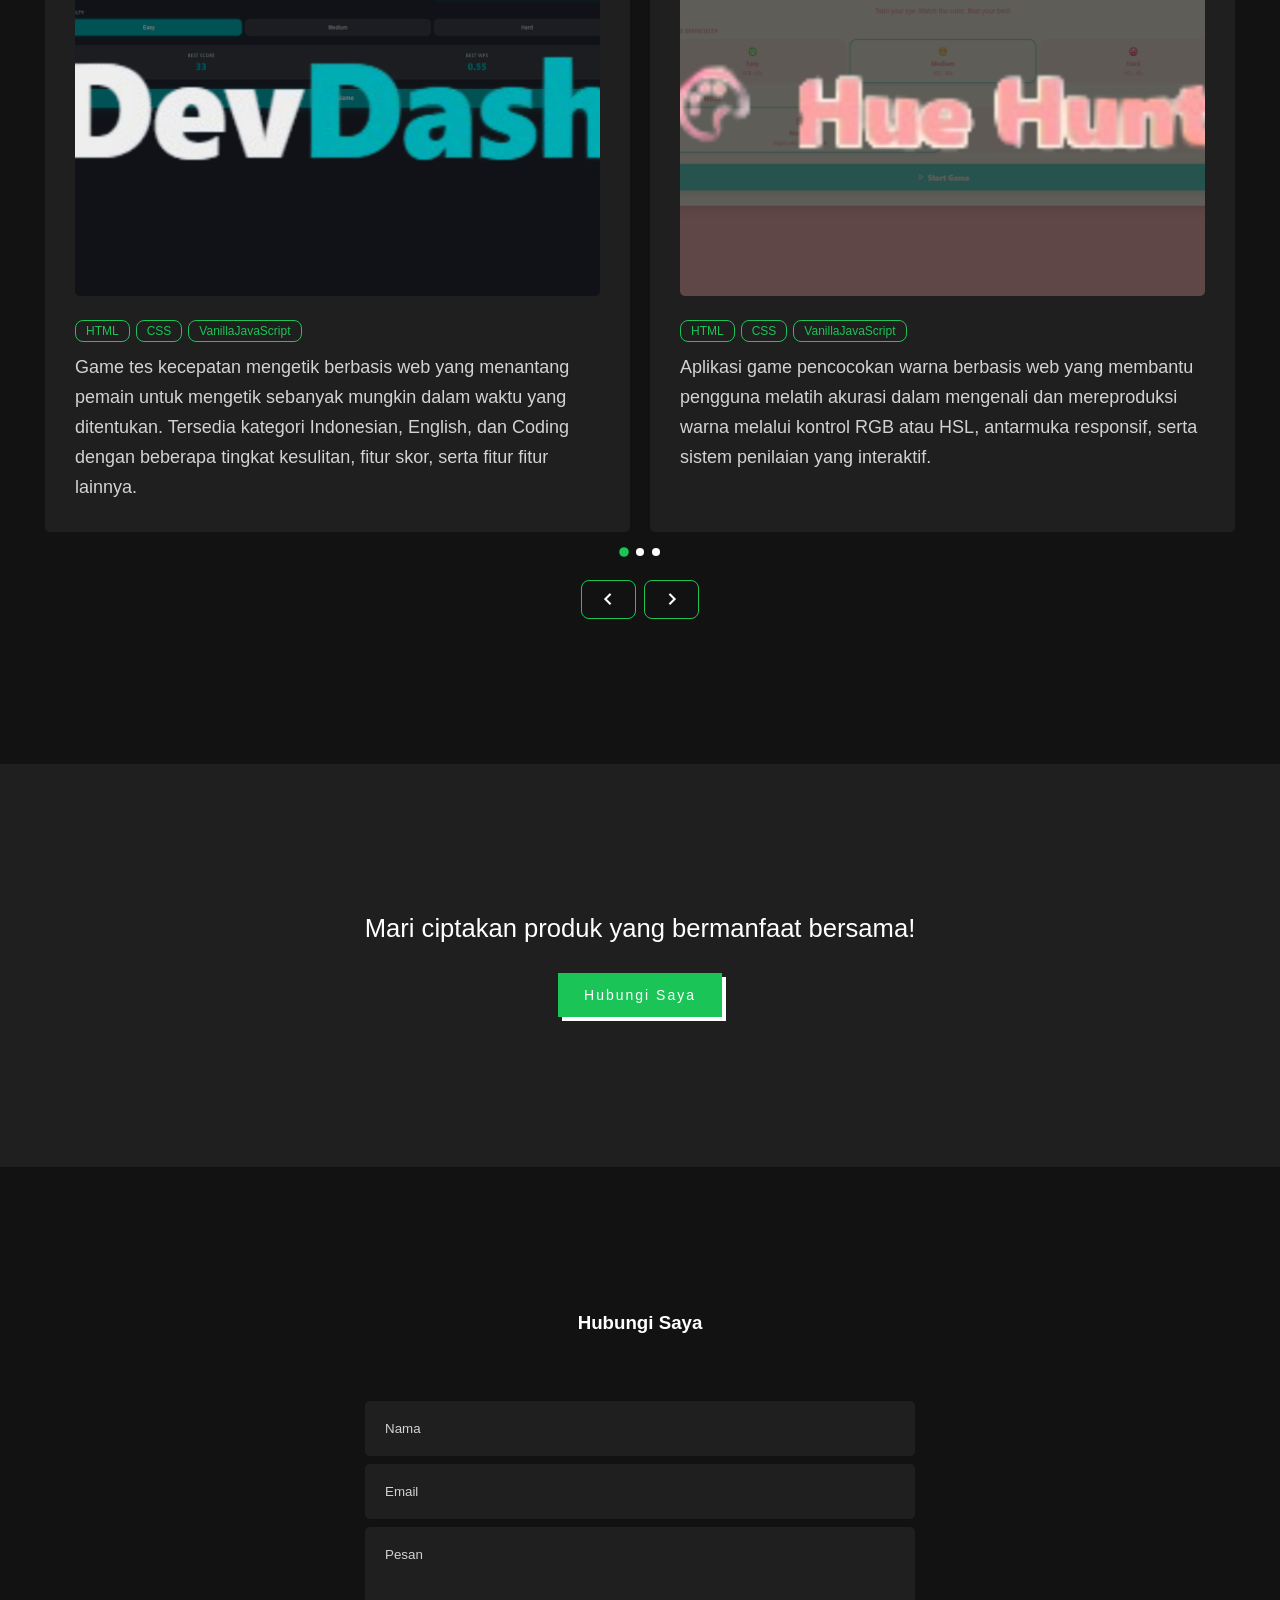
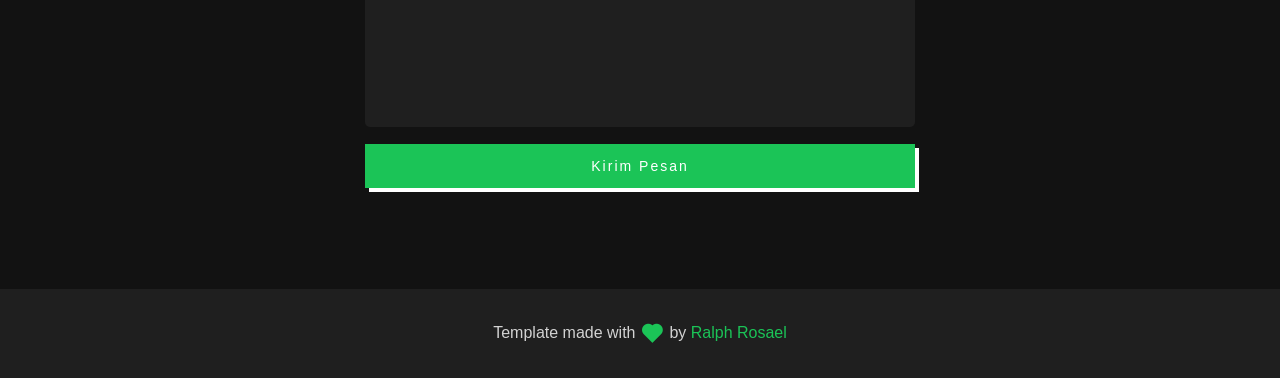
==== commit db8da55d: "Dev dash" ====
--- a/index.html
+++ b/index.html
@@ -363,6 +363,37 @@
 
       <div class="slider-wrapper">
         <div class="service-content" id="track-projek">
+          <!-- Dev Dash -->
+          <div class="row"
+          data-demo="https://tastytastytasty.github.io/Dev-Dash/"
+          data-images='["img/projek/Dev Dash/Dev_dash.png", "img/projek/Dev Dash/Dev_dash_home.png", "img/projek/Dev Dash/Dev_dash_match.png", "img/projek/Dev Dash/Dev_dash_result.png"]'
+          data-chips='["HTML", "CSS", "VanillaJavaScript"]'
+          data-stack='{
+                        "Frontend":["HTML","CSS","Vanilla JavaScript"],
+                        "Backend":["None"],
+                        "Storage":["Local Storage"],
+                        "Tools": ["Git", "GitHub"]
+                      }'
+          data-tahun="2026"
+          data-durasi-lgn="projects_dev_dash_durasi"
+          data-peran-lgn="projects_dev_dash_peran"
+          data-alasan-lgn="projects_dev_dash_alasan"
+          >
+            <i class="bx bx-chevrons-right"></i>
+            <h3>Dev Dash</h3>
+            <img
+              src="img/projek/Dev Dash/Dev_dash.png"
+              alt="Dev Dash"
+            />
+            <div class="row-chips"></div>
+            <p data-lgn="projects_dev_dash_desc">
+              Aplikasi pelacak kebiasaan berbasis web yang membantu pengguna
+              memantau dan menganalisis waktu yang terbuang melalui tampilan
+              responsif, visualisasi data interaktif, serta fitur yang mendukung
+              peningkatan produktivitas.
+            </p>
+          </div>
+
           <!-- Hue Hunt -->
           <div class="row"
           data-demo="https://tastytastytasty.github.io/Hue-Hunt/"
@@ -379,7 +410,7 @@
           data-peran-lgn="projects_hue_hunt_peran"
           data-alasan-lgn="projects_hue_hunt_alasan"
           >
-            <i class="bx bx-hourglass"></i>
+            <i class="bx bx-palette"></i>
             <h3>Hue Hunt</h3>
             <img
               src="img/projek/Hue Hunt/Hue_hunt.png"
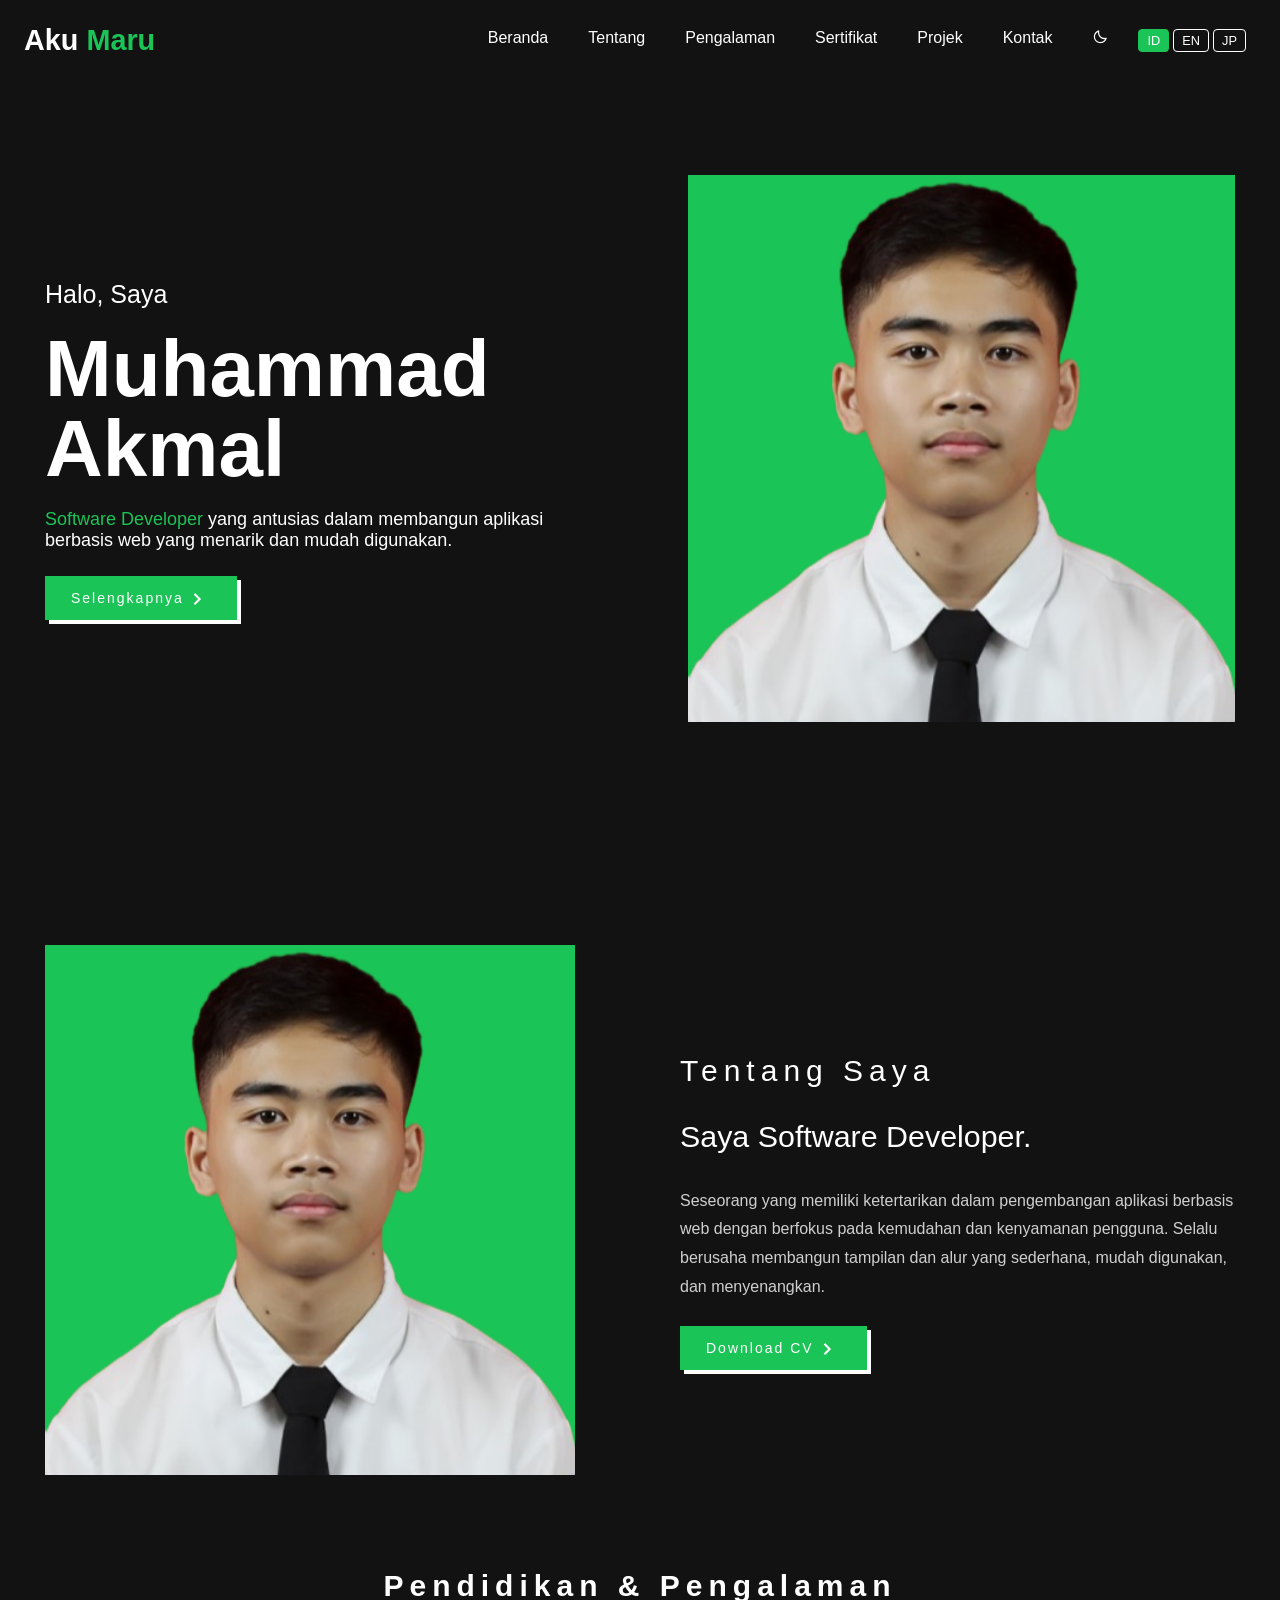
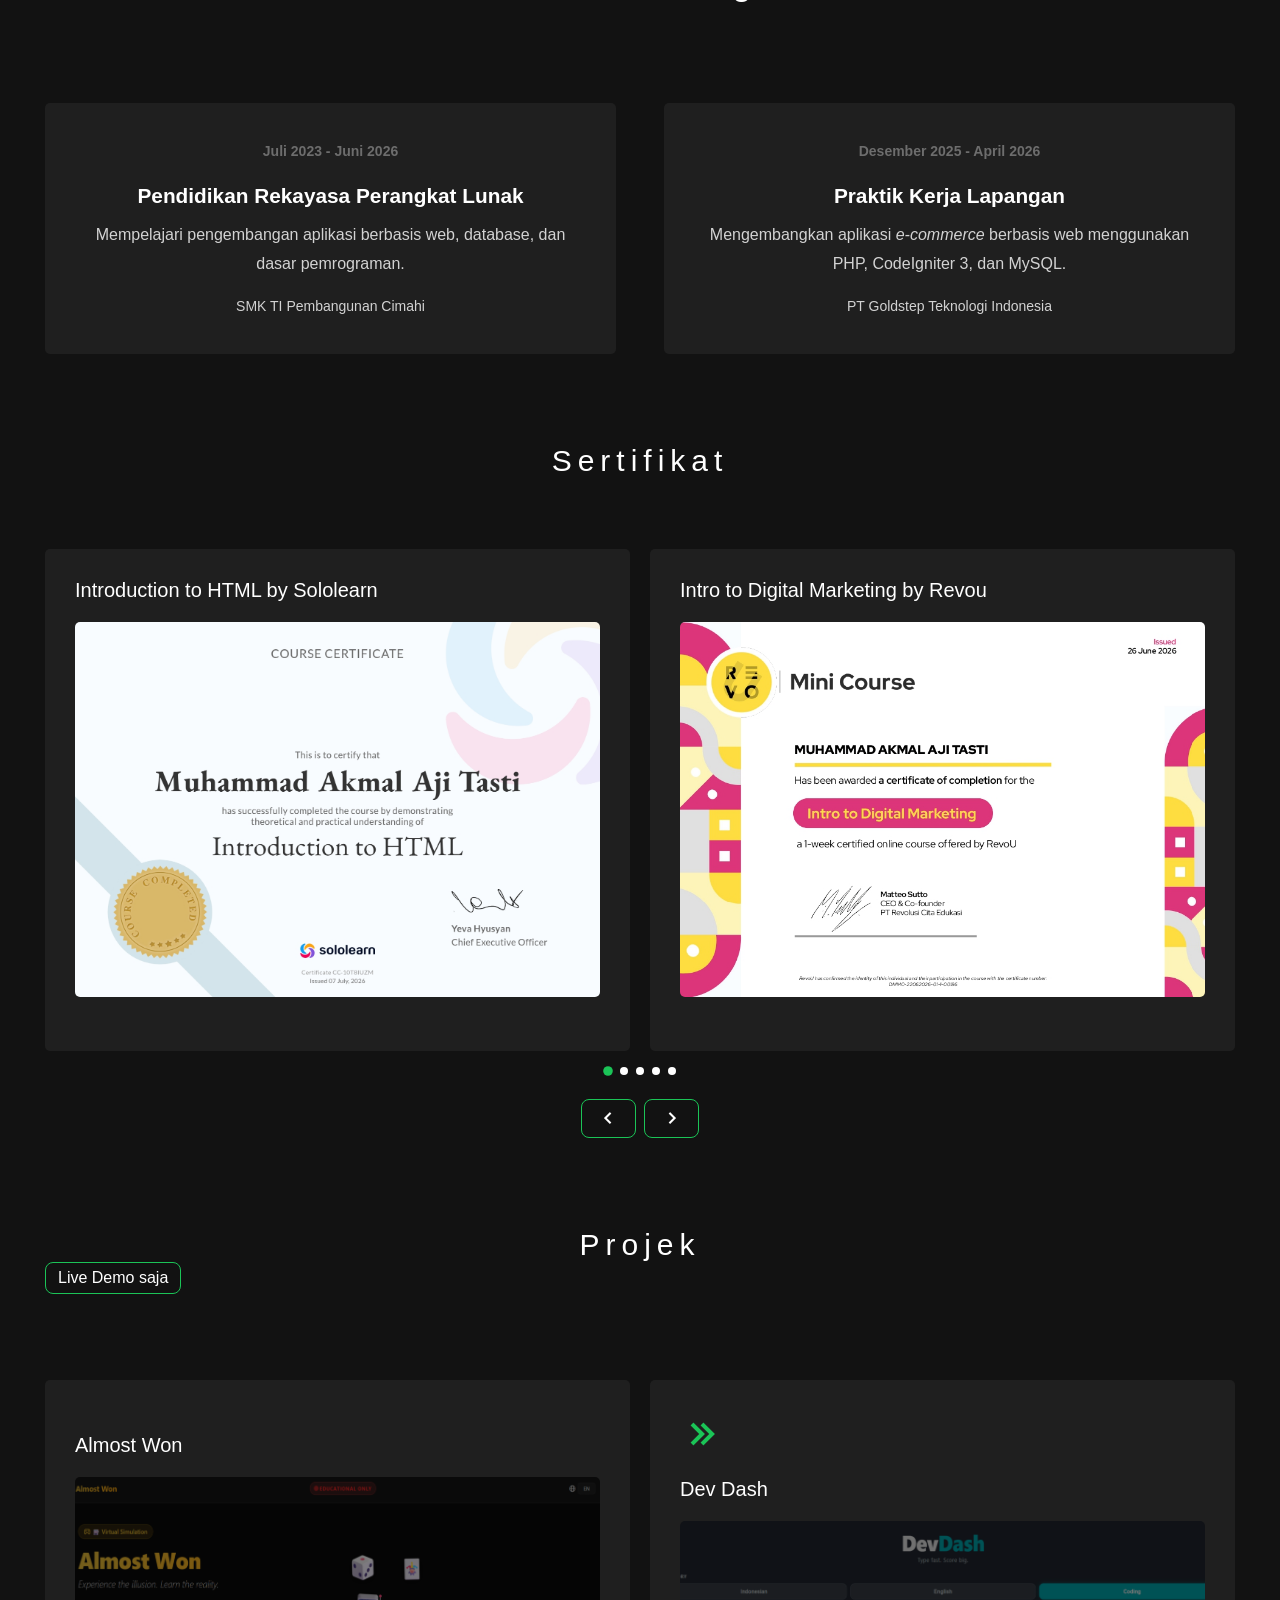
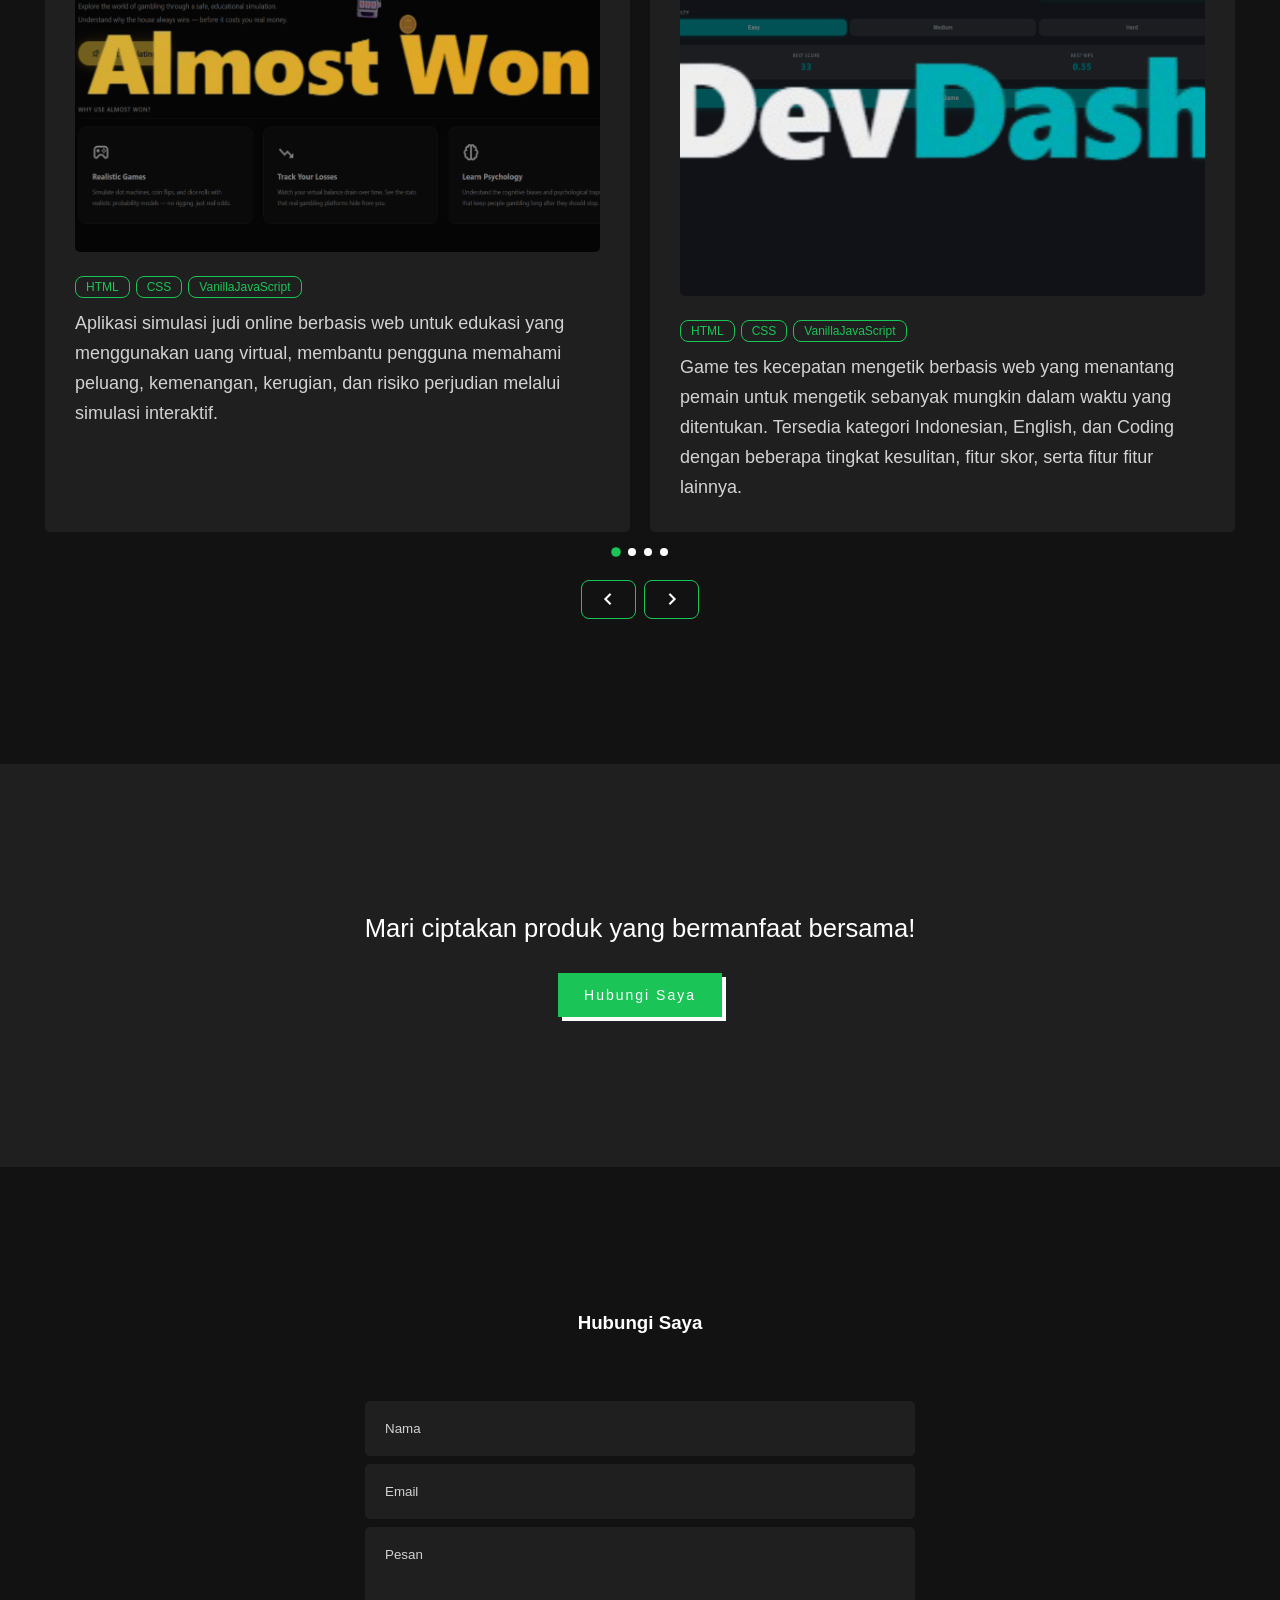
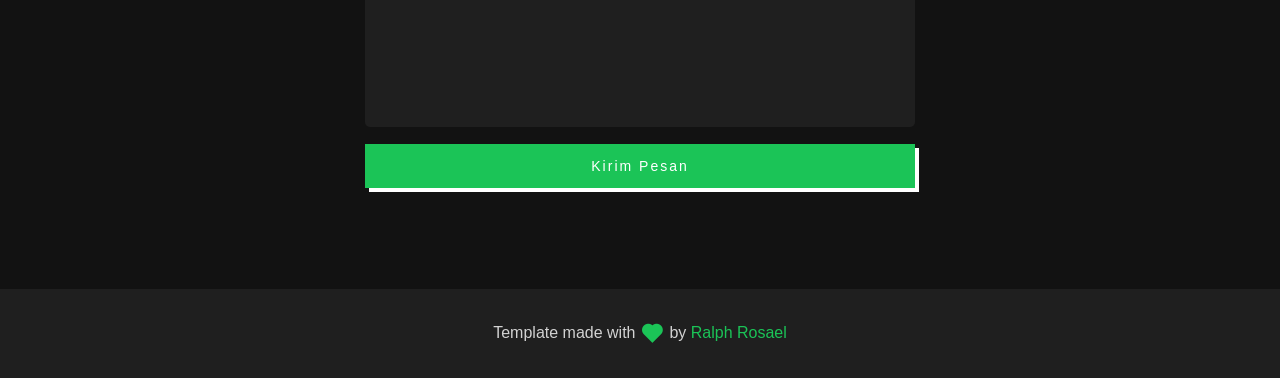
==== commit c2411e98: "Almost Won" ====
--- a/index.html
+++ b/index.html
@@ -363,6 +363,36 @@
 
       <div class="slider-wrapper">
         <div class="service-content" id="track-projek">
+          <!-- Almost Won -->
+          <div class="row"
+          data-demo="https://tastytastytasty.github.io/Almost-Won/"
+          data-images='["img/projek/Almost Won/Almost_won.png", "img/projek/Almost Won/Almost_won_home.png", "img/projek/Almost Won/Almost_won_wallet.png", "img/projek/Almost Won/Almost_won_simulate.png",
+                      "img/projek/Almost Won/Almost_won_stats.png", "img/projek/Almost Won/Almost_won_learn.png", "img/projek/Almost Won/Almost_won_withdraw.png", "img/projek/Almost Won/Almost_won_setting.png"]'
+          data-chips='["HTML", "CSS", "VanillaJavaScript"]'
+          data-stack='{
+                        "Frontend":["HTML","CSS","Vanilla JavaScript"],
+                        "Backend":["None"],
+                        "Storage":["Local Storage"],
+                        "Tools": ["Git", "GitHub"]
+                      }'
+          data-tahun="2026"
+          data-durasi-lgn="projects_almost_won_durasi"
+          data-peran-lgn="projects_almost_won_peran"
+          data-alasan-lgn="projects_almost_won_alasan"
+          >
+            <i class="bx bx-coins"></i>
+            <h3>Almost Won</h3>
+            <img
+              src="img/projek/Almost Won/Almost_won.png"
+              alt="Almost Won"
+            />
+            <div class="row-chips"></div>
+            <p data-lgn="projects_almost_won_desc">
+              Aplikasi simulasi judi online berbasis web untuk edukasi yang 
+              menggunakan uang virtual, membantu pengguna memahami peluang, 
+              kemenangan, kerugian, dan risiko perjudian melalui simulasi interaktif.
+            </p>
+          </div>
           <!-- Dev Dash -->
           <div class="row"
           data-demo="https://tastytastytasty.github.io/Dev-Dash/"
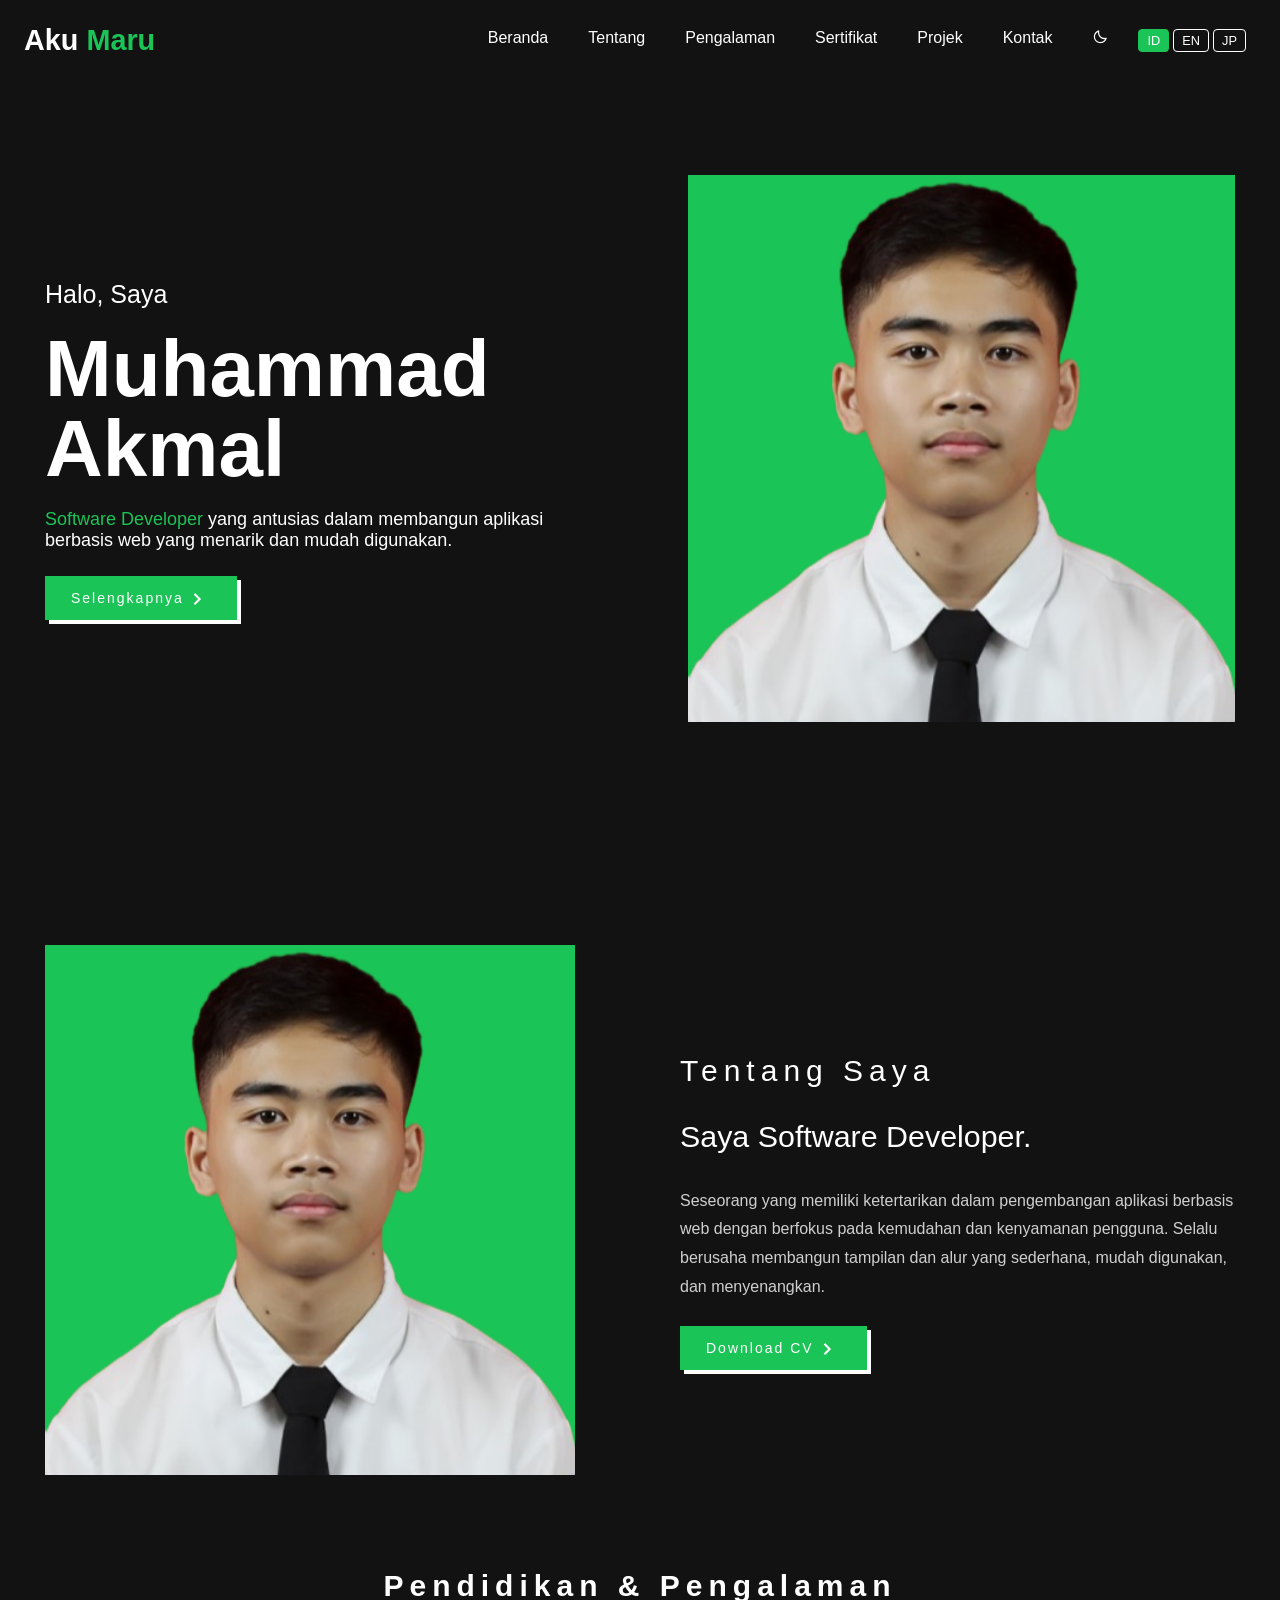
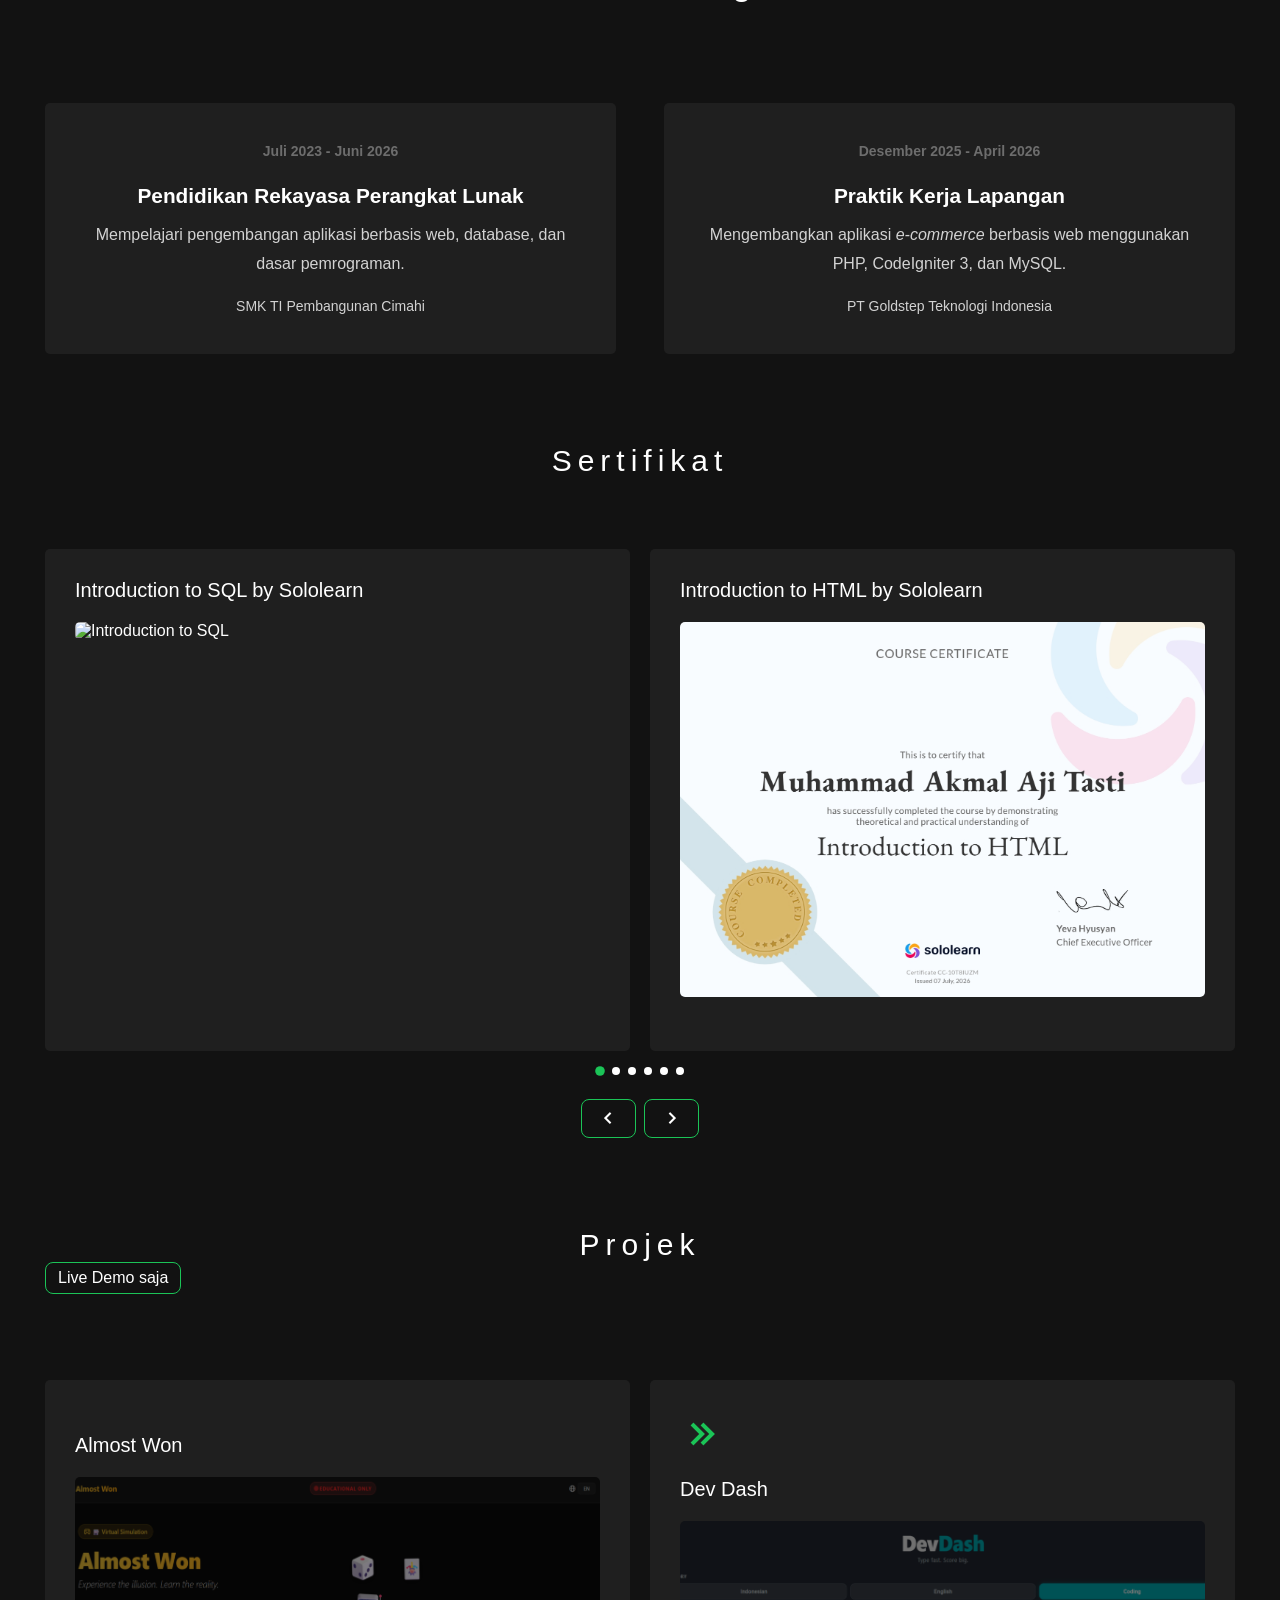
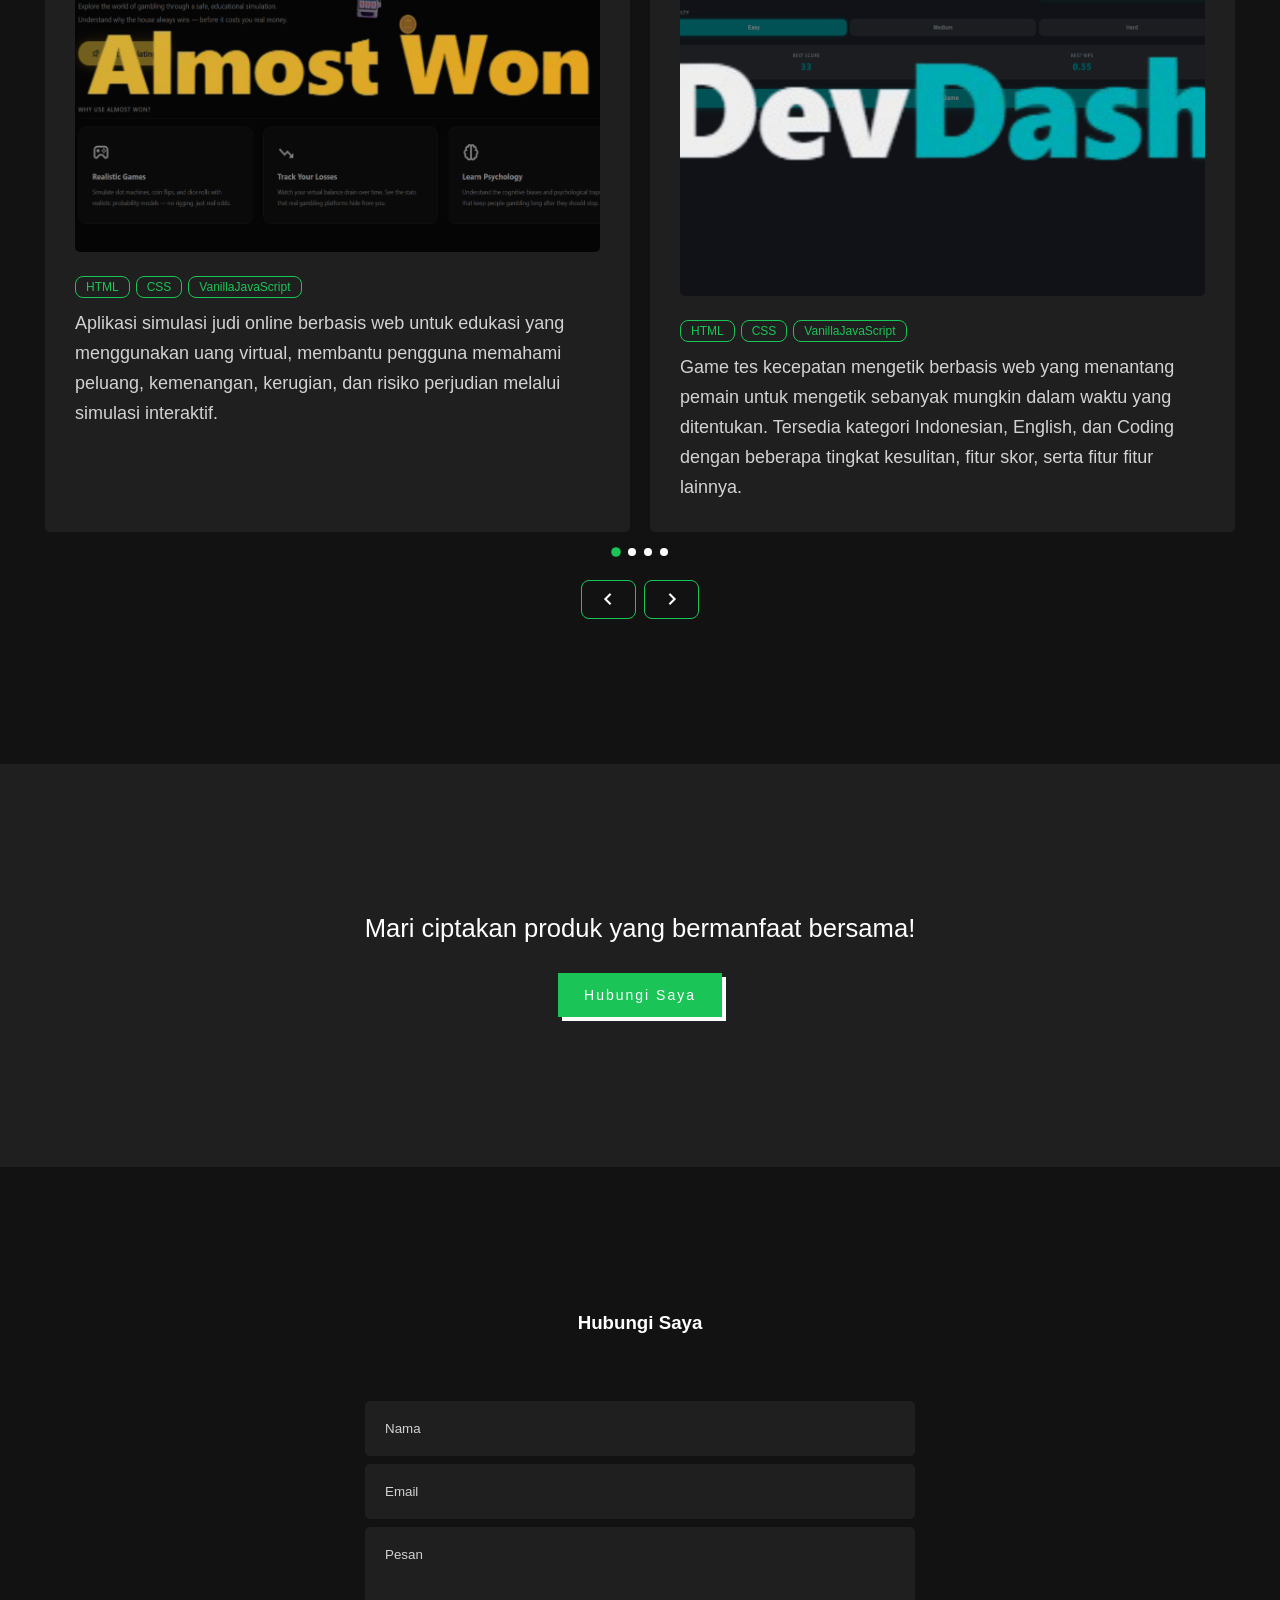
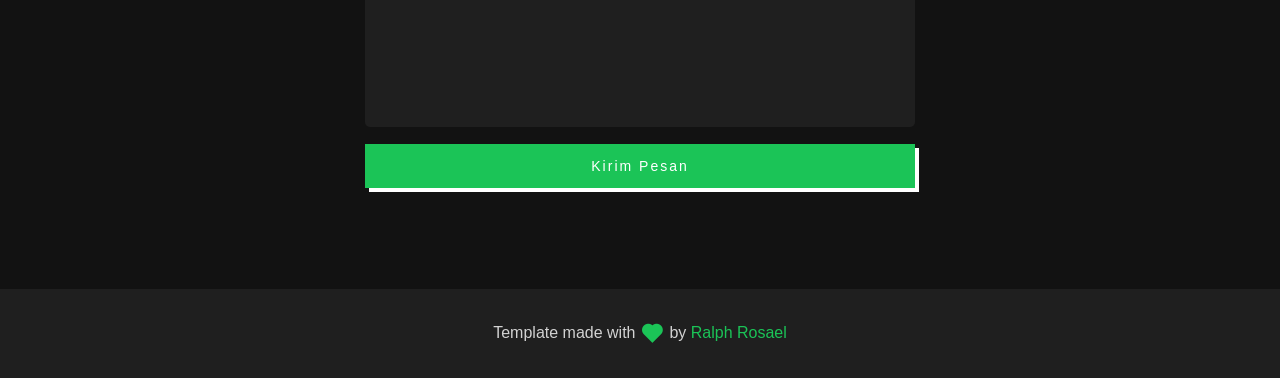
==== commit 95c0865f: "SQL Certif" ====
--- a/index.html
+++ b/index.html
@@ -247,6 +247,15 @@
 
       <div class="slider-wrapper">
         <div class="service-content" id="track-sertifikat">
+          <!-- Introduction to SQL Certificate -->
+          <div class="row sertifikat-row">
+            <h3>Introduction to SQL by Sololearn</h3>
+            <img
+              src="img/sertifikat/Introduction to SQL_certificate.jpg"
+              alt="Introduction to SQL"
+            />
+          </div>
+
           <!-- Introduction to HTML Certificate -->
           <div class="row sertifikat-row">
             <h3>Introduction to HTML by Sololearn</h3>
